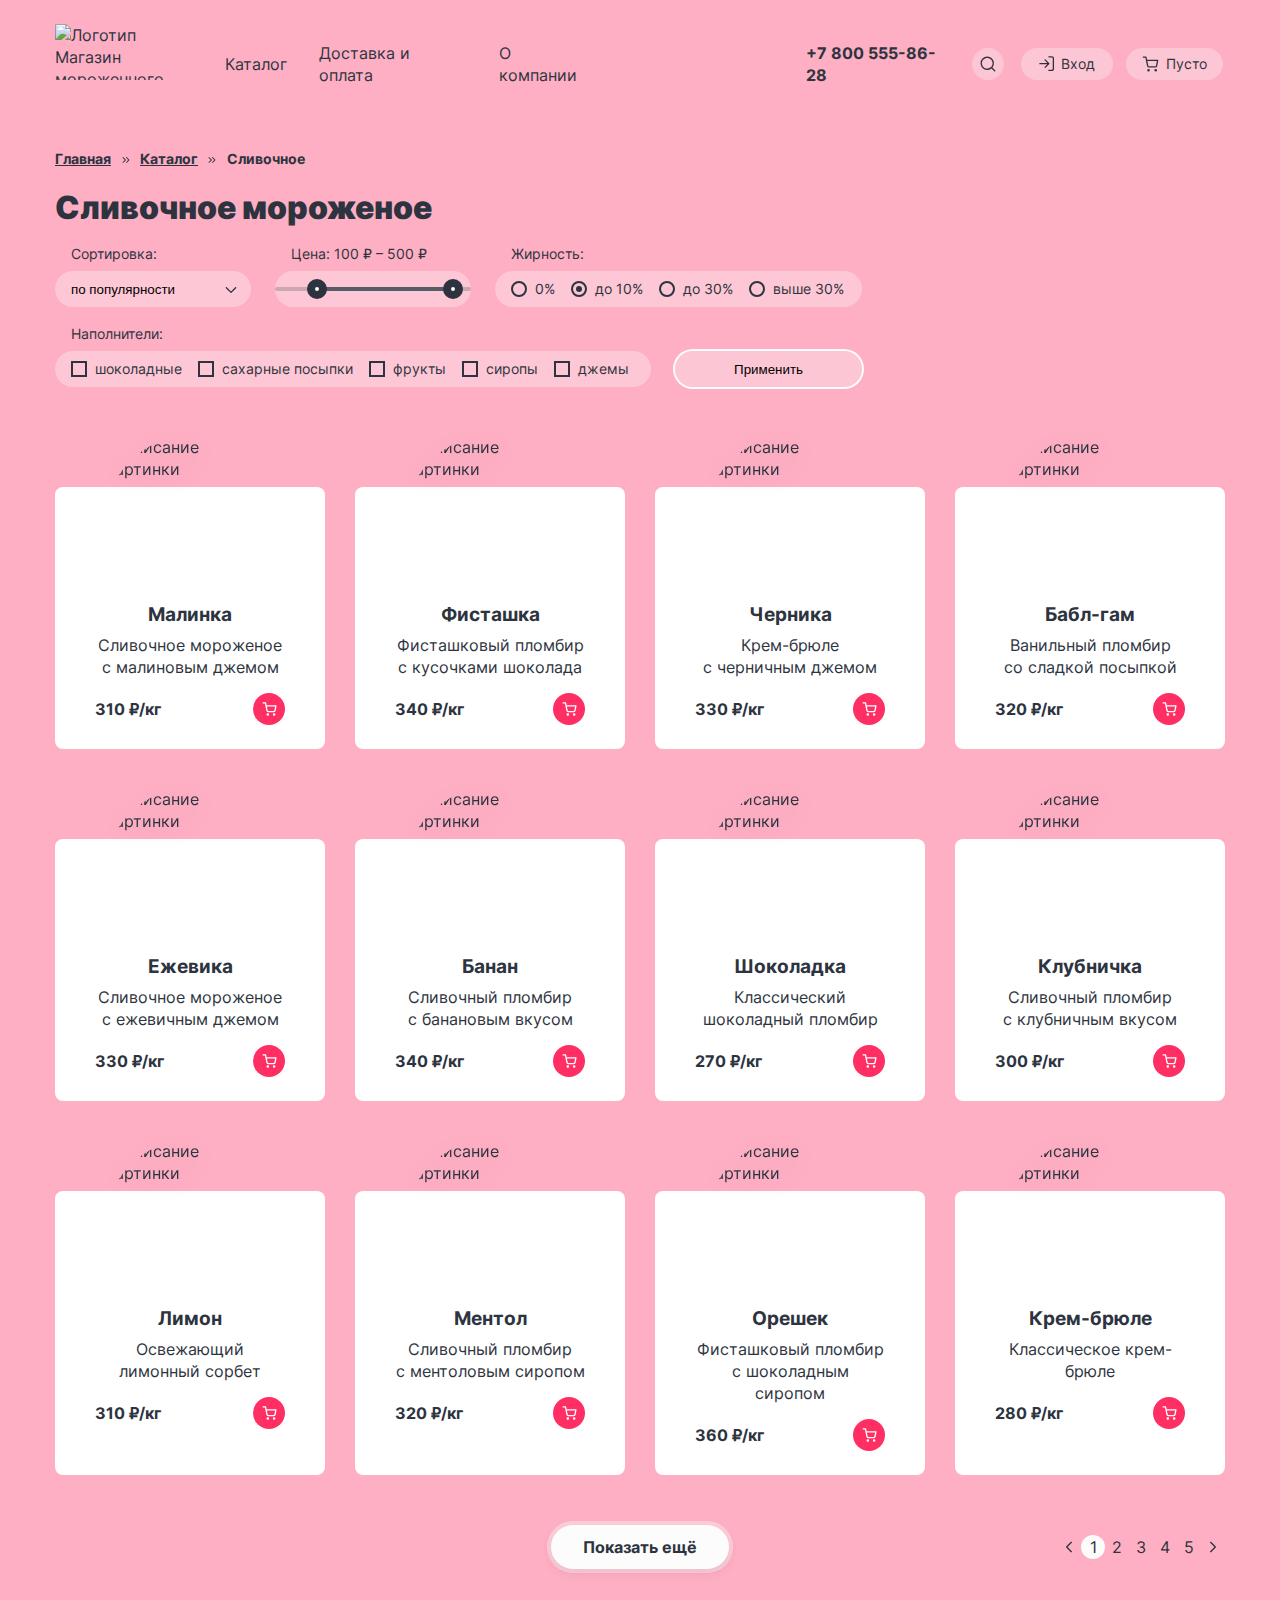
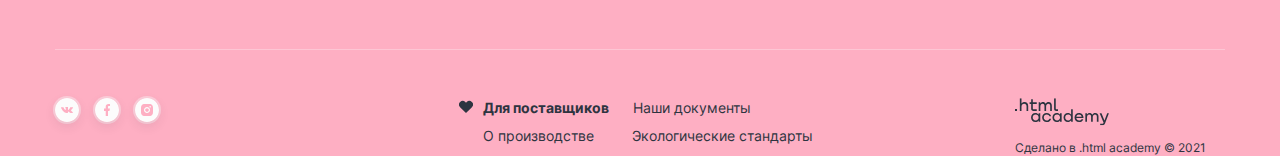
==== catalog.html @ 8c3202d3 "Попапы, фильтры, слайдер." ====
<!DOCTYPE html>
<html lang="ru">

<head>
  <meta charset="UTF-8">
  <title>Каталог</title>
  <link rel="stylesheet" href="styles/styles.css">
</head>

<body>
  <header class="header">
    <nav class="navigation">
      <a class="logo-link" href="#">
        <img class="header-contacts-logo" src="image/logo.svg" alt="Логотип Магазин мороженного Глейси" width="137"
          height="56">
      </a>
      <ul class="navigation-list">
        <li class="navigation-item">
          <a class="navigation-link " href="catalog.html">
            Каталог
          </a>
        </li>
        <li class="navigation-item">
          <a class="navigation-link" href="delivety.html">
            Доставка и оплата
          </a>
        </li>
        <li class="navigation-item">
          <a class="navigation-link" href="about.html">
            О компании
          </a>
        </li>
      </ul>
      <a class="header-contacts-address-phone" href="tel:+78005558628">+7 800 555-86-28</a>
      <ul class="navigation-list navigation-user">
        <li class="navigation-item">
          <a class="navigation-user-link navigation-sirch" href="#">
            <svg class="navigation-icon" aria-hidden="true" focusable="false" width="16" height="16" viewBox="0 0 16 16"
              fill="none" xmlns="http://www.w3.org/2000/svg">
              <path fill-rule="evenodd" clip-rule="evenodd"
                d="M1.91286 7.24625C1.91286 4.30073 4.30068 1.91292 7.2462 1.91292C10.1917 1.91292 12.5795 4.30073 12.5795 7.24625C12.5795 8.68547 12.0095 9.99154 11.0828 10.951C11.0582 10.9695 11.0346 10.99 11.0123 11.0124C10.9899 11.0347 10.9694 11.0583 10.9509 11.0829C9.99146 12.0095 8.6854 12.5796 7.2462 12.5796C4.30068 12.5796 1.91286 10.1918 1.91286 7.24625ZM11.4653 12.4082C10.3161 13.3487 8.84703 13.9129 7.2462 13.9129C3.5643 13.9129 0.579529 10.9281 0.579529 7.24625C0.579529 3.56435 3.5643 0.579582 7.2462 0.579582C10.9281 0.579582 13.9129 3.56435 13.9129 7.24625C13.9129 8.84711 13.3486 10.3162 12.4081 11.4654L15.2176 14.2749C15.4779 14.5352 15.4779 14.9573 15.2176 15.2177C14.9572 15.478 14.5351 15.478 14.2748 15.2177L11.4653 12.4082Z"
                fill="#2D3440" />
            </svg>
            <span class="visually-hidden">Поиск</span>
          </a>
          <div class="popover povover-search">
            <div class="popover-content-search">
              <input class="field-to-fill popover-search-site" type="search" placeholder="Поиск по сайту" name="
              site-search" id="site-search">
            </div>
          </div>
        </li>
        <li class="navigation-item">
          <a class="navigation-user-link navigation-entrance" href="#">
            <svg class="navigation-icon" aria-hidden="true" focusable="false" width="16" height="16" viewBox="0 0 16 16"
              fill="none" xmlns="http://www.w3.org/2000/svg">
              <path fill-rule="evenodd" clip-rule="evenodd"
                d="M9.20837 0.874995C9.20837 0.506805 9.50685 0.208328 9.87504 0.208328H12.875C13.4497 0.208328 14.0008 0.436601 14.4071 0.84293C14.8134 1.24926 15.0417 1.80036 15.0417 2.37499V12.875C15.0417 13.4496 14.8134 14.0007 14.4071 14.4071C14.0008 14.8134 13.4497 15.0417 12.875 15.0417H9.87504C9.50685 15.0417 9.20837 14.7432 9.20837 14.375C9.20837 14.0068 9.50685 13.7083 9.87504 13.7083H12.875C13.0961 13.7083 13.308 13.6205 13.4643 13.4643C13.6206 13.308 13.7084 13.096 13.7084 12.875V2.37499C13.7084 2.15398 13.6206 1.94202 13.4643 1.78574C13.308 1.62946 13.0961 1.54166 12.875 1.54166H9.87504C9.50685 1.54166 9.20837 1.24318 9.20837 0.874995ZM5.65359 3.40359C5.91394 3.14324 6.33605 3.14324 6.5964 3.40359L10.3418 7.14903C10.4652 7.27001 10.5417 7.43857 10.5417 7.625C10.5417 7.81143 10.4652 7.97999 10.3418 8.10098L6.5964 11.8464C6.33605 12.1067 5.91394 12.1067 5.65359 11.8464C5.39324 11.5861 5.39324 11.1639 5.65359 10.9036L8.26552 8.29166H0.875041C0.506851 8.29166 0.208374 7.99319 0.208374 7.625C0.208374 7.25681 0.506851 6.95833 0.875041 6.95833H8.26552L5.65359 4.3464C5.39324 4.08605 5.39324 3.66394 5.65359 3.40359Z"
                fill="#2D3440" />
            </svg>
            Вход
          </a>
          <div class="popover popover-authorization">
            <div class="popover-content-authorization">
              <h2 class="popover-authorization-title">Личный кабинет</h2>
              <form class="authorization-form" action="https://echo.htmlacademy.ru/" method="post">
                <input class="field-to-fill login" type="email" placeholder="email@example.com" name="site-login"
                  id="site-login">
                <input class="field-to-fill password" type="password" name="site-authorization" id="site-authorization">
                <input class="button-link-pink buttom-enter" type="submit" value="Войти">
              </form>
              <a class="forgot-password-link" href="#">Забыли пароль?</a>
              <a class="registration" href="#">Регистрация</a>
            </div>
          </div>
        </li>
        <li class="navigation-item">
          <a class="navigation-user-link navigation-basket" href="#">
            <svg class="navigation-icon" aria-hidden="true" focusable="false" width="17" height="16" fill="none"
              xmlns="http://www.w3.org/2000/svg">
              <path fill-rule="evenodd" clip-rule="evenodd"
                d="M1.31.49a.67.67 0 0 0 0 1.33h2.06l.54 2.7.01.05 1.1 5.44a1.97 1.97 0 0 0 1.96 1.6h6.32a1.97 1.97 0 0 0 1.96-1.6l1.05-5.47a.67.67 0 0 0-.66-.8H5.12l-.55-2.71a.67.67 0 0 0-.65-.54h-2.6Zm5.01 9.26L5.4 5.08h9.46l-.9 4.68a.64.64 0 0 1-.63.5H6.96a.64.64 0 0 1-.64-.5ZM5.21 14.2a1.32 1.32 0 1 1 2.64 0 1.32 1.32 0 0 1-2.64 0Zm7.17 0a1.32 1.32 0 1 1 2.64 0 1.32 1.32 0 0 1-2.64 0Z"
                fill="#2D3440" />
            </svg>
            Пусто
          </a>
          <div class="popover popover-basket">
            <div class="popover-content-basket">
              <h2 class="popover-basket-title">Корзина</h2>
              <ul class="products-in-basket-list">
                <li class="products-in-basket-item">
                  <img class="product-basket-image" src="image/iceCreamRasp.png" alt="мороженное" width="46"
                    height="46">
                  <span class="container-product-discription">
                    <h3 class="popover-product-basket-title">Малинка</h3>
                    <span class="popover-product-basket-quantily">1 кг х 310 ₽</span>
                  </span>
                  <b class="basket-price-product">310 ₽</b>
                  <button class="remove-from-basket">
                    <span class="remove-from-basket-mark"></span>
                  </button>
                </li>
                <li class="products-in-basket-item">
                  <img class="product-basket-image" src="image/iceCreamBubbleGum.png" alt="мороженное" width="46"
                    height="46">
                  <span class="container-product-discription">
                    <h3 class="popover-product-basket-title">Бабл-гам</h3>
                    <span class="popover-product-basket-quantily">1,5 кг х 320 ₽</span>
                  </span>
                  <b class="basket-price-product">480 ₽</b>
                  <button class="remove-from-basket">
                    <span class="remove-from-basket-mark"></span>
                  </button>
                </li>
              </ul>
              <span class="decorate-line"></span>
              <div class="container-checkout">
                <a class="button-link-pink button-checkout" href="#">Оформить заказ</a>
                <b class="total-price">Итого: 790 ₽</b>
              </div>
              <span class="visually-hidden">Корзина</span>
        </li>
    </nav>
  </header>
  <main class="main-inner">
    <div class="container">
      <h1 class="inner-header-title visually-hidden">Каталог</h1>
      <header class="inner-header">
        <ul class="breadcrumbs">
          <li class="breadcrumbs-item">
            <a class="breadcrumbs-link" href="index.html">Главная</a>
          </li>
          <li class="breadcrumbs-item">
            <a class="breadcrumbs-link" href="catalog.html">Каталог</a>
          </li>
          <li class="breadcrumbs-item">
            <a class="breadcrumbs-link open-link">Сливочное</a>
          </li>
        </ul>
        <svg class="breadcrumbs-icon-one" aria-hidden="true" focusable="false" width="12" height="12"
          viewBox="0 0 12 12" fill="none" xmlns="http://www.w3.org/2000/svg">
          <path fill-rule="evenodd" clip-rule="evenodd"
            d="M3.35355 3.14645C3.15829 2.95118 2.84171 2.95118 2.64645 3.14645C2.45118 3.34171 2.45118 3.65829 2.64645 3.85355L4.79289 6L2.64645 8.14645C2.45118 8.34171 2.45118 8.65829 2.64645 8.85355C2.84171 9.04882 3.15829 9.04882 3.35355 8.85355L5.85355 6.35355C6.04882 6.15829 6.04882 5.84171 5.85355 5.64645L3.35355 3.14645ZM6.85352 3.14645C6.65826 2.95118 6.34168 2.95118 6.14642 3.14645C5.95115 3.34171 5.95115 3.65829 6.14642 3.85355L8.29286 6L6.14642 8.14645C5.95115 8.34171 5.95115 8.65829 6.14642 8.85355C6.34168 9.04882 6.65826 9.04882 6.85352 8.85355L9.35352 6.35355C9.54878 6.15829 9.54878 5.84171 9.35352 5.64645L6.85352 3.14645Z"
            fill="#2D3440" />
        </svg>
        <svg class="breadcrumbs-icon-two" aria-hidden="true" focusable="false" width="12" height="12"
          viewBox="0 0 12 12" fill="none" xmlns="http://www.w3.org/2000/svg">
          <path fill-rule="evenodd" clip-rule="evenodd"
            d="M3.35355 3.14645C3.15829 2.95118 2.84171 2.95118 2.64645 3.14645C2.45118 3.34171 2.45118 3.65829 2.64645 3.85355L4.79289 6L2.64645 8.14645C2.45118 8.34171 2.45118 8.65829 2.64645 8.85355C2.84171 9.04882 3.15829 9.04882 3.35355 8.85355L5.85355 6.35355C6.04882 6.15829 6.04882 5.84171 5.85355 5.64645L3.35355 3.14645ZM6.85352 3.14645C6.65826 2.95118 6.34168 2.95118 6.14642 3.14645C5.95115 3.34171 5.95115 3.65829 6.14642 3.85355L8.29286 6L6.14642 8.14645C5.95115 8.34171 5.95115 8.65829 6.14642 8.85355C6.34168 9.04882 6.65826 9.04882 6.85352 8.85355L9.35352 6.35355C9.54878 6.15829 9.54878 5.84171 9.35352 5.64645L6.85352 3.14645Z"
            fill="#2D3440" />
        </svg>
      </header>
      <h2 class="catalog-title">Сливочное мороженое</h2>
      <section class="catalog-products">
        <h2 class="visually-hidden">Список товаров с фильтрами</h2>
        <form class="catalog-filter" action="https://echo.htmlacademy.ru/">
          <fieldset class="catalog-filter-group">
            <h3 class="catalog-filter-title">Сортировка:</h3>
            <select class="select-control" id="sorting" name="sorting">
              <option value="popular">по популярности</option>
              <option value="cheap">Сначала дешёвое</option>
              <option value="expensive">Сначала дорогое</option>
            </select>
          </fieldset>
          <fieldset class="catalog-filter-group">
            <h3 class="catalog-filter-title">Цена: 100 ₽ – 500 ₽</h3>
            <div class="range">
              <div class="range-scale">
                <div class="range-bar" style="left: 42px; width: 136px">
                  <button class="range-toggle toggle-min">
                    <span class="visually-hidden">Изменить минимальную цену.</span>
                  </button>
                  <button class="range-toggle toggle-max">
                    <span class="visually-hidden">Изменить максимальную цену.</span>
                  </button>
                </div>
              </div>
            </div>
          </fieldset>
          <fieldset class="catalog-filter-group">
            <h3 class="catalog-filter-title">Жирность:</h3>
            <ul class="catalog-filter-fatness-list">
              <li class="catalog-filter-fatness-item">
                <label class="control">
                  <input type="radio" class="visually-hidden control-input" name="fat-percentage" value="0%">
                  <span class="control-mark"></span>
                  0%
                </label>
              </li>
              <li class="catalog-filter-fatness-item">
                <label class="control">
                  <input type="radio" class="visually-hidden control-input" name="fat-percentage" value="up to 10%"
                    checked>
                  <span class="control-mark"></span>
                  до 10%
                </label>
              </li>
              <li class="catalog-filter-fatness-item">
                <label class="control">
                  <input type="radio" class="visually-hidden control-input" name="fat-percentage" value="up to 30%">
                  <span class="control-mark"></span>
                  до 30%
                </label>
              </li>
              <li class="catalog-filter-fatness-item">
                <label class="control">
                  <input type="radio" class="visually-hidden control-input" name="fat-percentage" value="above 30%">
                  <span class="control-mark"></span>
                  выше 30%
                </label>
              </li>
            </ul>
          </fieldset>
          <fieldset class="catalog-filter-group">
            <h3 class="catalog-filter-title">Наполнители:</h3>
            <ul class="catalog-filter-fillers-list">
              <li class="catalog-filter-fillers-item">
                <label class="control">
                  <input class="visually-hidden control-input" type="checkbox" name="chocolate" checked>
                  <span class="control-mark"></span>
                  шоколадные
                </label>
              </li>
              <li class="catalog-filter-fillers-item">
                <label class="control">
                  <input class="visually-hidden control-input" type="checkbox" name="powdered sugar" checked>
                  <span class="control-mark"></span>
                  сахарные посыпки
                </label>
              </li>
              <li class="catalog-filter-fillers-item">
                <label class="control">
                  <input class="visually-hidden control-input" type="checkbox" name="fruits">
                  <span class="control-mark"></span>
                  фрукты
                </label>
              </li>
              <li class="catalog-filter-fillers-item">
                <label class="control">
                  <input class="visually-hidden control-input" type="checkbox" name="syrups">
                  <span class="control-mark"></span>
                  сиропы
                </label>
              </li>
              <li class="catalog-filter-fillers-item">
                <label class="control">
                  <input class="visually-hidden control-input" type="checkbox" name="jams">
                  <span class="control-mark"></span>
                  джемы
                </label>
              </li>
            </ul>
          </fieldset>
          <input class="catalog-filter-dispatch" type="submit" value="Применить">
        </form>
        <ul class="product-list">
          <li class="product-card">
            <img class="product-card-image" src="image/iceCreamRasp.png" alt="Описание картинки" width="168"
              height="168">
            <a class="product-card-link" href="product.html">
              <h3 class="product-card-title">Малинка</h3>
            </a>
            <span class="product-card-description">Сливочное мороженое с малиновым джемом</span>
            <b class="product-card-price">310 ₽/кг</b>
            <a class="product-card-button button" href="#">
              <span class="visually-hidden">Купить</span>
              <svg class="product-card-icon" aria-hidden="true" focusable="false" width="15" height="14"
                viewBox="0 0 15 14" xmlns="http://www.w3.org/2000/svg">
                <path fill-rule="evenodd" clip-rule="evenodd"
                  d="M1.16667 0.25C0.798477 0.25 0.5 0.548477 0.5 0.916667C0.5 1.28486 0.798477 1.58333 1.16667 1.58333H2.93794L3.40537 3.91872C3.40821 3.93667 3.41176 3.95438 3.416 3.97182L4.38338 8.80515L4.3835 8.80571C4.46706 9.22572 4.69562 9.60299 5.02921 9.87153C5.36111 10.1387 5.77595 10.2813 6.20183 10.2748H11.8225C12.2484 10.2813 12.6633 10.1387 12.9952 9.87153C13.3289 9.60287 13.5575 9.22538 13.641 8.80515L13.641 8.80515L13.642 8.80016L14.5691 3.93872C14.6063 3.74355 14.5545 3.54195 14.4279 3.38887C14.3012 3.23578 14.1129 3.14716 13.9142 3.14716H4.61072L4.1381 0.785829C4.07574 0.474257 3.80215 0.25 3.4844 0.25H1.16667ZM5.69098 8.54444L4.87759 4.4805H13.1084L12.3328 8.54736C12.31 8.65988 12.2485 8.7609 12.1591 8.83291C12.0691 8.90535 11.9565 8.94383 11.841 8.94162L11.841 8.94149H11.8282H6.19614V8.94137L6.18337 8.94162C6.06787 8.94383 5.95528 8.90535 5.8653 8.83291C5.77531 8.76048 5.71368 8.6587 5.69117 8.5454L5.69098 8.54444ZM4.55739 12.5054C4.55739 11.8175 5.1151 11.2597 5.80307 11.2597C6.49105 11.2597 7.04876 11.8175 7.04876 12.5054C7.04876 13.1934 6.49105 13.7511 5.80307 13.7511C5.1151 13.7511 4.55739 13.1934 4.55739 12.5054ZM10.9307 12.5054C10.9307 11.8175 11.4884 11.2597 12.1764 11.2597C12.8644 11.2597 13.4221 11.8175 13.4221 12.5054C13.4221 13.1934 12.8644 13.7511 12.1764 13.7511C11.4884 13.7511 10.9307 13.1934 10.9307 12.5054Z" />
              </svg>
            </a>
            </a>
          </li>
          <li class="product-card">
            <img class="product-card-image" src="image/iceCreamPistachio.png" alt="Описание картинки" width="168"
              height="168">
            <a class="product-card-link" href="product.html">
              <h3 class="product-card-title">Фисташка</h3>
            </a>
            <span class="product-card-description">Фисташковый пломбир с кусочками шоколада</span>
            <b class="product-card-price">340 ₽/кг</b>
            <a class="product-card-button button" href="#">
              <span class="visually-hidden">Купить</span>
              <svg class="product-card-icon" aria-hidden="true" focusable="false" width="15" height="14"
                viewBox="0 0 15 14" xmlns="http://www.w3.org/2000/svg">
                <path fill-rule="evenodd" clip-rule="evenodd"
                  d="M1.16667 0.25C0.798477 0.25 0.5 0.548477 0.5 0.916667C0.5 1.28486 0.798477 1.58333 1.16667 1.58333H2.93794L3.40537 3.91872C3.40821 3.93667 3.41176 3.95438 3.416 3.97182L4.38338 8.80515L4.3835 8.80571C4.46706 9.22572 4.69562 9.60299 5.02921 9.87153C5.36111 10.1387 5.77595 10.2813 6.20183 10.2748H11.8225C12.2484 10.2813 12.6633 10.1387 12.9952 9.87153C13.3289 9.60287 13.5575 9.22538 13.641 8.80515L13.641 8.80515L13.642 8.80016L14.5691 3.93872C14.6063 3.74355 14.5545 3.54195 14.4279 3.38887C14.3012 3.23578 14.1129 3.14716 13.9142 3.14716H4.61072L4.1381 0.785829C4.07574 0.474257 3.80215 0.25 3.4844 0.25H1.16667ZM5.69098 8.54444L4.87759 4.4805H13.1084L12.3328 8.54736C12.31 8.65988 12.2485 8.7609 12.1591 8.83291C12.0691 8.90535 11.9565 8.94383 11.841 8.94162L11.841 8.94149H11.8282H6.19614V8.94137L6.18337 8.94162C6.06787 8.94383 5.95528 8.90535 5.8653 8.83291C5.77531 8.76048 5.71368 8.6587 5.69117 8.5454L5.69098 8.54444ZM4.55739 12.5054C4.55739 11.8175 5.1151 11.2597 5.80307 11.2597C6.49105 11.2597 7.04876 11.8175 7.04876 12.5054C7.04876 13.1934 6.49105 13.7511 5.80307 13.7511C5.1151 13.7511 4.55739 13.1934 4.55739 12.5054ZM10.9307 12.5054C10.9307 11.8175 11.4884 11.2597 12.1764 11.2597C12.8644 11.2597 13.4221 11.8175 13.4221 12.5054C13.4221 13.1934 12.8644 13.7511 12.1764 13.7511C11.4884 13.7511 10.9307 13.1934 10.9307 12.5054Z" />
              </svg>
            </a>
          </li>
          <li class="product-card">
            <img class="product-card-image" src="image/iceCreamBlueb.png" alt="Описание картинки" width="168"
              height="168">
            <a class="product-card-link" href="product.html">
              <h3 class="product-card-title">Черника</h3>
            </a>
            <span class="product-card-description">Крем-брюле
              с&nbspчерничным джемом</span>
            <b class="product-card-price">330 ₽/кг</b>
            <a class="product-card-button button" href="#">
              <span class="visually-hidden">Купить</span>
              <svg class="product-card-icon" aria-hidden="true" focusable="false" width="15" height="14"
                viewBox="0 0 15 14" xmlns="http://www.w3.org/2000/svg">
                <path fill-rule="evenodd" clip-rule="evenodd"
                  d="M1.16667 0.25C0.798477 0.25 0.5 0.548477 0.5 0.916667C0.5 1.28486 0.798477 1.58333 1.16667 1.58333H2.93794L3.40537 3.91872C3.40821 3.93667 3.41176 3.95438 3.416 3.97182L4.38338 8.80515L4.3835 8.80571C4.46706 9.22572 4.69562 9.60299 5.02921 9.87153C5.36111 10.1387 5.77595 10.2813 6.20183 10.2748H11.8225C12.2484 10.2813 12.6633 10.1387 12.9952 9.87153C13.3289 9.60287 13.5575 9.22538 13.641 8.80515L13.641 8.80515L13.642 8.80016L14.5691 3.93872C14.6063 3.74355 14.5545 3.54195 14.4279 3.38887C14.3012 3.23578 14.1129 3.14716 13.9142 3.14716H4.61072L4.1381 0.785829C4.07574 0.474257 3.80215 0.25 3.4844 0.25H1.16667ZM5.69098 8.54444L4.87759 4.4805H13.1084L12.3328 8.54736C12.31 8.65988 12.2485 8.7609 12.1591 8.83291C12.0691 8.90535 11.9565 8.94383 11.841 8.94162L11.841 8.94149H11.8282H6.19614V8.94137L6.18337 8.94162C6.06787 8.94383 5.95528 8.90535 5.8653 8.83291C5.77531 8.76048 5.71368 8.6587 5.69117 8.5454L5.69098 8.54444ZM4.55739 12.5054C4.55739 11.8175 5.1151 11.2597 5.80307 11.2597C6.49105 11.2597 7.04876 11.8175 7.04876 12.5054C7.04876 13.1934 6.49105 13.7511 5.80307 13.7511C5.1151 13.7511 4.55739 13.1934 4.55739 12.5054ZM10.9307 12.5054C10.9307 11.8175 11.4884 11.2597 12.1764 11.2597C12.8644 11.2597 13.4221 11.8175 13.4221 12.5054C13.4221 13.1934 12.8644 13.7511 12.1764 13.7511C11.4884 13.7511 10.9307 13.1934 10.9307 12.5054Z" />
              </svg>
            </a>
          </li>
          <li class="product-card">
            <img class="product-card-image" src="image/iceCreamBubbleGum.png" alt="Описание картинки" width="168"
              height="168">
            <a class="product-card-link" href="product.html">
              <h3 class="product-card-title">Бабл-гам</h3>
            </a>
            <span class="product-card-description">Ванильный пломбир
              со&nbspсладкой посыпкой</span>
            <b class="product-card-price">320 ₽/кг</b>
            <a class="product-card-button button" href="#">
              <span class="visually-hidden">Купить</span>
              <svg class="product-card-icon" aria-hidden="true" focusable="false" width="15" height="14"
                viewBox="0 0 15 14" xmlns="http://www.w3.org/2000/svg">
                <path fill-rule="evenodd" clip-rule="evenodd"
                  d="M1.16667 0.25C0.798477 0.25 0.5 0.548477 0.5 0.916667C0.5 1.28486 0.798477 1.58333 1.16667 1.58333H2.93794L3.40537 3.91872C3.40821 3.93667 3.41176 3.95438 3.416 3.97182L4.38338 8.80515L4.3835 8.80571C4.46706 9.22572 4.69562 9.60299 5.02921 9.87153C5.36111 10.1387 5.77595 10.2813 6.20183 10.2748H11.8225C12.2484 10.2813 12.6633 10.1387 12.9952 9.87153C13.3289 9.60287 13.5575 9.22538 13.641 8.80515L13.641 8.80515L13.642 8.80016L14.5691 3.93872C14.6063 3.74355 14.5545 3.54195 14.4279 3.38887C14.3012 3.23578 14.1129 3.14716 13.9142 3.14716H4.61072L4.1381 0.785829C4.07574 0.474257 3.80215 0.25 3.4844 0.25H1.16667ZM5.69098 8.54444L4.87759 4.4805H13.1084L12.3328 8.54736C12.31 8.65988 12.2485 8.7609 12.1591 8.83291C12.0691 8.90535 11.9565 8.94383 11.841 8.94162L11.841 8.94149H11.8282H6.19614V8.94137L6.18337 8.94162C6.06787 8.94383 5.95528 8.90535 5.8653 8.83291C5.77531 8.76048 5.71368 8.6587 5.69117 8.5454L5.69098 8.54444ZM4.55739 12.5054C4.55739 11.8175 5.1151 11.2597 5.80307 11.2597C6.49105 11.2597 7.04876 11.8175 7.04876 12.5054C7.04876 13.1934 6.49105 13.7511 5.80307 13.7511C5.1151 13.7511 4.55739 13.1934 4.55739 12.5054ZM10.9307 12.5054C10.9307 11.8175 11.4884 11.2597 12.1764 11.2597C12.8644 11.2597 13.4221 11.8175 13.4221 12.5054C13.4221 13.1934 12.8644 13.7511 12.1764 13.7511C11.4884 13.7511 10.9307 13.1934 10.9307 12.5054Z" />
              </svg>
            </a>
          </li>
          <li class="product-card">
            <img class="product-card-image" src="image/iceCreamEzhevika.png" alt="Описание картинки" width="168"
              height="168">
            <a class="product-card-link" href="product.html">
              <h3 class="product-card-title">Ежевика</h3>
            </a>
            <span class="product-card-description">Сливочное мороженое с ежевичным джемом</span>
            <b class="product-card-price">330 ₽/кг</b>
            <a class="product-card-button button" href="#">
              <span class="visually-hidden">Купить</span>
              <svg class="product-card-icon" aria-hidden="true" focusable="false" width="15" height="14"
                viewBox="0 0 15 14" xmlns="http://www.w3.org/2000/svg">
                <path fill-rule="evenodd" clip-rule="evenodd"
                  d="M1.16667 0.25C0.798477 0.25 0.5 0.548477 0.5 0.916667C0.5 1.28486 0.798477 1.58333 1.16667 1.58333H2.93794L3.40537 3.91872C3.40821 3.93667 3.41176 3.95438 3.416 3.97182L4.38338 8.80515L4.3835 8.80571C4.46706 9.22572 4.69562 9.60299 5.02921 9.87153C5.36111 10.1387 5.77595 10.2813 6.20183 10.2748H11.8225C12.2484 10.2813 12.6633 10.1387 12.9952 9.87153C13.3289 9.60287 13.5575 9.22538 13.641 8.80515L13.641 8.80515L13.642 8.80016L14.5691 3.93872C14.6063 3.74355 14.5545 3.54195 14.4279 3.38887C14.3012 3.23578 14.1129 3.14716 13.9142 3.14716H4.61072L4.1381 0.785829C4.07574 0.474257 3.80215 0.25 3.4844 0.25H1.16667ZM5.69098 8.54444L4.87759 4.4805H13.1084L12.3328 8.54736C12.31 8.65988 12.2485 8.7609 12.1591 8.83291C12.0691 8.90535 11.9565 8.94383 11.841 8.94162L11.841 8.94149H11.8282H6.19614V8.94137L6.18337 8.94162C6.06787 8.94383 5.95528 8.90535 5.8653 8.83291C5.77531 8.76048 5.71368 8.6587 5.69117 8.5454L5.69098 8.54444ZM4.55739 12.5054C4.55739 11.8175 5.1151 11.2597 5.80307 11.2597C6.49105 11.2597 7.04876 11.8175 7.04876 12.5054C7.04876 13.1934 6.49105 13.7511 5.80307 13.7511C5.1151 13.7511 4.55739 13.1934 4.55739 12.5054ZM10.9307 12.5054C10.9307 11.8175 11.4884 11.2597 12.1764 11.2597C12.8644 11.2597 13.4221 11.8175 13.4221 12.5054C13.4221 13.1934 12.8644 13.7511 12.1764 13.7511C11.4884 13.7511 10.9307 13.1934 10.9307 12.5054Z" />
              </svg>
            </a>
          </li>
          <li class="product-card">
            <img class="product-card-image" src="image/iceCreamBanana.png" alt="Описание картинки" width="168"
              height="168">
            <a class="product-card-link" href="product.html">
              <h3 class="product-card-title">Банан</h3>
            </a>
            <span class="product-card-description">Сливочный пломбир
              с&nbspбанановым вкусом</span>
            <b class="product-card-price">340 ₽/кг</b>
            <a class="product-card-button button" href="#">
              <span class="visually-hidden">Купить</span>
              <svg class="product-card-icon" aria-hidden="true" focusable="false" width="15" height="14"
                viewBox="0 0 15 14" xmlns="http://www.w3.org/2000/svg">
                <path fill-rule="evenodd" clip-rule="evenodd"
                  d="M1.16667 0.25C0.798477 0.25 0.5 0.548477 0.5 0.916667C0.5 1.28486 0.798477 1.58333 1.16667 1.58333H2.93794L3.40537 3.91872C3.40821 3.93667 3.41176 3.95438 3.416 3.97182L4.38338 8.80515L4.3835 8.80571C4.46706 9.22572 4.69562 9.60299 5.02921 9.87153C5.36111 10.1387 5.77595 10.2813 6.20183 10.2748H11.8225C12.2484 10.2813 12.6633 10.1387 12.9952 9.87153C13.3289 9.60287 13.5575 9.22538 13.641 8.80515L13.641 8.80515L13.642 8.80016L14.5691 3.93872C14.6063 3.74355 14.5545 3.54195 14.4279 3.38887C14.3012 3.23578 14.1129 3.14716 13.9142 3.14716H4.61072L4.1381 0.785829C4.07574 0.474257 3.80215 0.25 3.4844 0.25H1.16667ZM5.69098 8.54444L4.87759 4.4805H13.1084L12.3328 8.54736C12.31 8.65988 12.2485 8.7609 12.1591 8.83291C12.0691 8.90535 11.9565 8.94383 11.841 8.94162L11.841 8.94149H11.8282H6.19614V8.94137L6.18337 8.94162C6.06787 8.94383 5.95528 8.90535 5.8653 8.83291C5.77531 8.76048 5.71368 8.6587 5.69117 8.5454L5.69098 8.54444ZM4.55739 12.5054C4.55739 11.8175 5.1151 11.2597 5.80307 11.2597C6.49105 11.2597 7.04876 11.8175 7.04876 12.5054C7.04876 13.1934 6.49105 13.7511 5.80307 13.7511C5.1151 13.7511 4.55739 13.1934 4.55739 12.5054ZM10.9307 12.5054C10.9307 11.8175 11.4884 11.2597 12.1764 11.2597C12.8644 11.2597 13.4221 11.8175 13.4221 12.5054C13.4221 13.1934 12.8644 13.7511 12.1764 13.7511C11.4884 13.7511 10.9307 13.1934 10.9307 12.5054Z" />
              </svg>
            </a>
          </li>
          <li class="product-card">
            <img class="product-card-image" src="image/iceCreamChockolate.png" alt="Описание картинки" width="168"
              height="168">
            <a class="product-card-link" href="product.html">
              <h3 class="product-card-title">Шоколадка</h3>
            </a>
            <span class="product-card-description">Классический шоколадный пломбир</span>
            <b class="product-card-price">270 ₽/кг</b>
            <a class="product-card-button button" href="#">
              <span class="visually-hidden">Купить</span>
              <svg class="product-card-icon" aria-hidden="true" focusable="false" width="15" height="14"
                viewBox="0 0 15 14" xmlns="http://www.w3.org/2000/svg">
                <path fill-rule="evenodd" clip-rule="evenodd"
                  d="M1.16667 0.25C0.798477 0.25 0.5 0.548477 0.5 0.916667C0.5 1.28486 0.798477 1.58333 1.16667 1.58333H2.93794L3.40537 3.91872C3.40821 3.93667 3.41176 3.95438 3.416 3.97182L4.38338 8.80515L4.3835 8.80571C4.46706 9.22572 4.69562 9.60299 5.02921 9.87153C5.36111 10.1387 5.77595 10.2813 6.20183 10.2748H11.8225C12.2484 10.2813 12.6633 10.1387 12.9952 9.87153C13.3289 9.60287 13.5575 9.22538 13.641 8.80515L13.641 8.80515L13.642 8.80016L14.5691 3.93872C14.6063 3.74355 14.5545 3.54195 14.4279 3.38887C14.3012 3.23578 14.1129 3.14716 13.9142 3.14716H4.61072L4.1381 0.785829C4.07574 0.474257 3.80215 0.25 3.4844 0.25H1.16667ZM5.69098 8.54444L4.87759 4.4805H13.1084L12.3328 8.54736C12.31 8.65988 12.2485 8.7609 12.1591 8.83291C12.0691 8.90535 11.9565 8.94383 11.841 8.94162L11.841 8.94149H11.8282H6.19614V8.94137L6.18337 8.94162C6.06787 8.94383 5.95528 8.90535 5.8653 8.83291C5.77531 8.76048 5.71368 8.6587 5.69117 8.5454L5.69098 8.54444ZM4.55739 12.5054C4.55739 11.8175 5.1151 11.2597 5.80307 11.2597C6.49105 11.2597 7.04876 11.8175 7.04876 12.5054C7.04876 13.1934 6.49105 13.7511 5.80307 13.7511C5.1151 13.7511 4.55739 13.1934 4.55739 12.5054ZM10.9307 12.5054C10.9307 11.8175 11.4884 11.2597 12.1764 11.2597C12.8644 11.2597 13.4221 11.8175 13.4221 12.5054C13.4221 13.1934 12.8644 13.7511 12.1764 13.7511C11.4884 13.7511 10.9307 13.1934 10.9307 12.5054Z" />
              </svg>
            </a>
          </li>
          <li class="product-card">
            <img class="product-card-image" src="image/iceCreamStraw.png" alt="Описание картинки" width="168"
              height="168">
            <a class="product-card-link" href="product.html">
              <h3 class="product-card-title">Клубничка</h3>
            </a>
            <span class="product-card-description">Сливочный пломбир
              с&nbspклубничным вкусом</span>
            <b class="product-card-price">300 ₽/кг</b>
            <a class="product-card-button button" href="#">
              <span class="visually-hidden">Купить</span>
              <svg class="product-card-icon" aria-hidden="true" focusable="false" width="15" height="14"
                viewBox="0 0 15 14" xmlns="http://www.w3.org/2000/svg">
                <path fill-rule="evenodd" clip-rule="evenodd"
                  d="M1.16667 0.25C0.798477 0.25 0.5 0.548477 0.5 0.916667C0.5 1.28486 0.798477 1.58333 1.16667 1.58333H2.93794L3.40537 3.91872C3.40821 3.93667 3.41176 3.95438 3.416 3.97182L4.38338 8.80515L4.3835 8.80571C4.46706 9.22572 4.69562 9.60299 5.02921 9.87153C5.36111 10.1387 5.77595 10.2813 6.20183 10.2748H11.8225C12.2484 10.2813 12.6633 10.1387 12.9952 9.87153C13.3289 9.60287 13.5575 9.22538 13.641 8.80515L13.641 8.80515L13.642 8.80016L14.5691 3.93872C14.6063 3.74355 14.5545 3.54195 14.4279 3.38887C14.3012 3.23578 14.1129 3.14716 13.9142 3.14716H4.61072L4.1381 0.785829C4.07574 0.474257 3.80215 0.25 3.4844 0.25H1.16667ZM5.69098 8.54444L4.87759 4.4805H13.1084L12.3328 8.54736C12.31 8.65988 12.2485 8.7609 12.1591 8.83291C12.0691 8.90535 11.9565 8.94383 11.841 8.94162L11.841 8.94149H11.8282H6.19614V8.94137L6.18337 8.94162C6.06787 8.94383 5.95528 8.90535 5.8653 8.83291C5.77531 8.76048 5.71368 8.6587 5.69117 8.5454L5.69098 8.54444ZM4.55739 12.5054C4.55739 11.8175 5.1151 11.2597 5.80307 11.2597C6.49105 11.2597 7.04876 11.8175 7.04876 12.5054C7.04876 13.1934 6.49105 13.7511 5.80307 13.7511C5.1151 13.7511 4.55739 13.1934 4.55739 12.5054ZM10.9307 12.5054C10.9307 11.8175 11.4884 11.2597 12.1764 11.2597C12.8644 11.2597 13.4221 11.8175 13.4221 12.5054C13.4221 13.1934 12.8644 13.7511 12.1764 13.7511C11.4884 13.7511 10.9307 13.1934 10.9307 12.5054Z" />
              </svg>
            </a>
          </li>
          <li class="product-card">
            <img class="product-card-image" src="image/iceCreamLimon.png" alt="Описание картинки" width="168"
              height="168">
            <a class="product-card-link" href="product.html">
              <h3 class="product-card-title">Лимон</h3>
            </a>
            <span class="product-card-description">Освежающий лимонный сорбет</span>
            <b class="product-card-price">310 ₽/кг</b>
            <a class="product-card-button button" href="#">
              <span class="visually-hidden">Купить</span>
              <svg class="product-card-icon" aria-hidden="true" focusable="false" width="15" height="14"
                viewBox="0 0 15 14" xmlns="http://www.w3.org/2000/svg">
                <path fill-rule="evenodd" clip-rule="evenodd"
                  d="M1.16667 0.25C0.798477 0.25 0.5 0.548477 0.5 0.916667C0.5 1.28486 0.798477 1.58333 1.16667 1.58333H2.93794L3.40537 3.91872C3.40821 3.93667 3.41176 3.95438 3.416 3.97182L4.38338 8.80515L4.3835 8.80571C4.46706 9.22572 4.69562 9.60299 5.02921 9.87153C5.36111 10.1387 5.77595 10.2813 6.20183 10.2748H11.8225C12.2484 10.2813 12.6633 10.1387 12.9952 9.87153C13.3289 9.60287 13.5575 9.22538 13.641 8.80515L13.641 8.80515L13.642 8.80016L14.5691 3.93872C14.6063 3.74355 14.5545 3.54195 14.4279 3.38887C14.3012 3.23578 14.1129 3.14716 13.9142 3.14716H4.61072L4.1381 0.785829C4.07574 0.474257 3.80215 0.25 3.4844 0.25H1.16667ZM5.69098 8.54444L4.87759 4.4805H13.1084L12.3328 8.54736C12.31 8.65988 12.2485 8.7609 12.1591 8.83291C12.0691 8.90535 11.9565 8.94383 11.841 8.94162L11.841 8.94149H11.8282H6.19614V8.94137L6.18337 8.94162C6.06787 8.94383 5.95528 8.90535 5.8653 8.83291C5.77531 8.76048 5.71368 8.6587 5.69117 8.5454L5.69098 8.54444ZM4.55739 12.5054C4.55739 11.8175 5.1151 11.2597 5.80307 11.2597C6.49105 11.2597 7.04876 11.8175 7.04876 12.5054C7.04876 13.1934 6.49105 13.7511 5.80307 13.7511C5.1151 13.7511 4.55739 13.1934 4.55739 12.5054ZM10.9307 12.5054C10.9307 11.8175 11.4884 11.2597 12.1764 11.2597C12.8644 11.2597 13.4221 11.8175 13.4221 12.5054C13.4221 13.1934 12.8644 13.7511 12.1764 13.7511C11.4884 13.7511 10.9307 13.1934 10.9307 12.5054Z" />
              </svg>
            </a>
          </li>
          <li class="product-card">
            <img class="product-card-image" src="image/iceCreamMentol.png" alt="Описание картинки" width="168"
              height="168">
            <a class="product-card-link" href="product.html">
              <h3 class="product-card-title">Ментол</h3>
            </a>
            <span class="product-card-description">Сливочный пломбир
              с&nbspментоловым сиропом</span>
            <b class="product-card-price">320 ₽/кг</b>
            <a class="product-card-button button" href="#">
              <span class="visually-hidden">Купить</span>
              <svg class="product-card-icon" aria-hidden="true" focusable="false" width="15" height="14"
                viewBox="0 0 15 14" xmlns="http://www.w3.org/2000/svg">
                <path fill-rule="evenodd" clip-rule="evenodd"
                  d="M1.16667 0.25C0.798477 0.25 0.5 0.548477 0.5 0.916667C0.5 1.28486 0.798477 1.58333 1.16667 1.58333H2.93794L3.40537 3.91872C3.40821 3.93667 3.41176 3.95438 3.416 3.97182L4.38338 8.80515L4.3835 8.80571C4.46706 9.22572 4.69562 9.60299 5.02921 9.87153C5.36111 10.1387 5.77595 10.2813 6.20183 10.2748H11.8225C12.2484 10.2813 12.6633 10.1387 12.9952 9.87153C13.3289 9.60287 13.5575 9.22538 13.641 8.80515L13.641 8.80515L13.642 8.80016L14.5691 3.93872C14.6063 3.74355 14.5545 3.54195 14.4279 3.38887C14.3012 3.23578 14.1129 3.14716 13.9142 3.14716H4.61072L4.1381 0.785829C4.07574 0.474257 3.80215 0.25 3.4844 0.25H1.16667ZM5.69098 8.54444L4.87759 4.4805H13.1084L12.3328 8.54736C12.31 8.65988 12.2485 8.7609 12.1591 8.83291C12.0691 8.90535 11.9565 8.94383 11.841 8.94162L11.841 8.94149H11.8282H6.19614V8.94137L6.18337 8.94162C6.06787 8.94383 5.95528 8.90535 5.8653 8.83291C5.77531 8.76048 5.71368 8.6587 5.69117 8.5454L5.69098 8.54444ZM4.55739 12.5054C4.55739 11.8175 5.1151 11.2597 5.80307 11.2597C6.49105 11.2597 7.04876 11.8175 7.04876 12.5054C7.04876 13.1934 6.49105 13.7511 5.80307 13.7511C5.1151 13.7511 4.55739 13.1934 4.55739 12.5054ZM10.9307 12.5054C10.9307 11.8175 11.4884 11.2597 12.1764 11.2597C12.8644 11.2597 13.4221 11.8175 13.4221 12.5054C13.4221 13.1934 12.8644 13.7511 12.1764 13.7511C11.4884 13.7511 10.9307 13.1934 10.9307 12.5054Z" />
              </svg>
            </a>
          </li>
          <li class="product-card">
            <img class="product-card-image" src="image/iceCreamNut.png" alt="Описание картинки" width="168"
              height="168">
            <a class="product-card-link" href="product.html">
              <h3 class="product-card-title">Орешек</h3>
            </a>
            <span class="product-card-description">Фисташковый пломбир с шоколадным сиропом</span>
            <b class="product-card-price">360 ₽/кг</b>
            <a class="product-card-button button" href="#">
              <span class="visually-hidden">Купить</span>
              <svg class="product-card-icon" aria-hidden="true" focusable="false" width="15" height="14"
                viewBox="0 0 15 14" xmlns="http://www.w3.org/2000/svg">
                <path fill-rule="evenodd" clip-rule="evenodd"
                  d="M1.16667 0.25C0.798477 0.25 0.5 0.548477 0.5 0.916667C0.5 1.28486 0.798477 1.58333 1.16667 1.58333H2.93794L3.40537 3.91872C3.40821 3.93667 3.41176 3.95438 3.416 3.97182L4.38338 8.80515L4.3835 8.80571C4.46706 9.22572 4.69562 9.60299 5.02921 9.87153C5.36111 10.1387 5.77595 10.2813 6.20183 10.2748H11.8225C12.2484 10.2813 12.6633 10.1387 12.9952 9.87153C13.3289 9.60287 13.5575 9.22538 13.641 8.80515L13.641 8.80515L13.642 8.80016L14.5691 3.93872C14.6063 3.74355 14.5545 3.54195 14.4279 3.38887C14.3012 3.23578 14.1129 3.14716 13.9142 3.14716H4.61072L4.1381 0.785829C4.07574 0.474257 3.80215 0.25 3.4844 0.25H1.16667ZM5.69098 8.54444L4.87759 4.4805H13.1084L12.3328 8.54736C12.31 8.65988 12.2485 8.7609 12.1591 8.83291C12.0691 8.90535 11.9565 8.94383 11.841 8.94162L11.841 8.94149H11.8282H6.19614V8.94137L6.18337 8.94162C6.06787 8.94383 5.95528 8.90535 5.8653 8.83291C5.77531 8.76048 5.71368 8.6587 5.69117 8.5454L5.69098 8.54444ZM4.55739 12.5054C4.55739 11.8175 5.1151 11.2597 5.80307 11.2597C6.49105 11.2597 7.04876 11.8175 7.04876 12.5054C7.04876 13.1934 6.49105 13.7511 5.80307 13.7511C5.1151 13.7511 4.55739 13.1934 4.55739 12.5054ZM10.9307 12.5054C10.9307 11.8175 11.4884 11.2597 12.1764 11.2597C12.8644 11.2597 13.4221 11.8175 13.4221 12.5054C13.4221 13.1934 12.8644 13.7511 12.1764 13.7511C11.4884 13.7511 10.9307 13.1934 10.9307 12.5054Z" />
              </svg>
            </a>
          </li>
          <li class="product-card">
            <img class="product-card-image" src="image/iceCreamCreamB.png" alt="Описание картинки" width="168"
              height="168">
            <a class="product-card-link" href="product.html">
              <h3 class="product-card-title">Крем-брюле</h3>
            </a>
            <span class="product-card-description">Классическое крем-брюле </span>
            <b class="product-card-price">280 ₽/кг</b>
            <a class="product-card-button button" href="#">
              <span class="visually-hidden">Купить</span>
              <svg class="product-card-icon" aria-hidden="true" focusable="false" width="15" height="14"
                viewBox="0 0 15 14" xmlns="http://www.w3.org/2000/svg">
                <path fill-rule="evenodd" clip-rule="evenodd"
                  d="M1.16667 0.25C0.798477 0.25 0.5 0.548477 0.5 0.916667C0.5 1.28486 0.798477 1.58333 1.16667 1.58333H2.93794L3.40537 3.91872C3.40821 3.93667 3.41176 3.95438 3.416 3.97182L4.38338 8.80515L4.3835 8.80571C4.46706 9.22572 4.69562 9.60299 5.02921 9.87153C5.36111 10.1387 5.77595 10.2813 6.20183 10.2748H11.8225C12.2484 10.2813 12.6633 10.1387 12.9952 9.87153C13.3289 9.60287 13.5575 9.22538 13.641 8.80515L13.641 8.80515L13.642 8.80016L14.5691 3.93872C14.6063 3.74355 14.5545 3.54195 14.4279 3.38887C14.3012 3.23578 14.1129 3.14716 13.9142 3.14716H4.61072L4.1381 0.785829C4.07574 0.474257 3.80215 0.25 3.4844 0.25H1.16667ZM5.69098 8.54444L4.87759 4.4805H13.1084L12.3328 8.54736C12.31 8.65988 12.2485 8.7609 12.1591 8.83291C12.0691 8.90535 11.9565 8.94383 11.841 8.94162L11.841 8.94149H11.8282H6.19614V8.94137L6.18337 8.94162C6.06787 8.94383 5.95528 8.90535 5.8653 8.83291C5.77531 8.76048 5.71368 8.6587 5.69117 8.5454L5.69098 8.54444ZM4.55739 12.5054C4.55739 11.8175 5.1151 11.2597 5.80307 11.2597C6.49105 11.2597 7.04876 11.8175 7.04876 12.5054C7.04876 13.1934 6.49105 13.7511 5.80307 13.7511C5.1151 13.7511 4.55739 13.1934 4.55739 12.5054ZM10.9307 12.5054C10.9307 11.8175 11.4884 11.2597 12.1764 11.2597C12.8644 11.2597 13.4221 11.8175 13.4221 12.5054C13.4221 13.1934 12.8644 13.7511 12.1764 13.7511C11.4884 13.7511 10.9307 13.1934 10.9307 12.5054Z" />
              </svg>
            </a>
          </li>
        </ul>
        <a class="pagination-show-more button-link-white" href="#">Показать ещё</a>
        <ul class="pagination-list">
          <li class="pagination-item">
            <a class="pagination-link pagination-prev pagination-disabled">
              <span class="visually-hidden">Предыдущая страница</span>
            </a>
          </li>
          <li class="pagination-item">
            <a class="pagination-link pagination-current">1</a>
          </li>
          <li class="pagination-item">
            <a class="pagination-link" href="#">2</a>
          </li>
          <li class="pagination-item">
            <a class="pagination-link" href="#">3</a>
          </li>
          <li class="pagination-item">
            <a class="pagination-link" href="#">4</a>
          </li>
          <li class="pagination-item">
            <a class="pagination-link" href="#">5</a>
          </li>
          <li class="pagination-item">
            <a class="pagination-link pagination-next" href="#">
              <span class="visually-hidden">Следующая страница</span>
            </a>
          </li>
        </ul>
      </section>
    </div>
  </main>
  <footer class="footer footer-line">
    <section class="footer-social">
      <h2 class="page-footer-title visually-hidden">Наши соц сети</h2>
      <ul class="social-list">
        <li class="social-item">
          <a class="social-button-vk social-button" href="#">
            <span class="visually-hidden">Вконтакте</span>
            <svg class="social-icon" aria-hidden="true" focusable="false" width="24" height="24" viewBox="0 0 24 24"
              fill="none" xmlns="http://www.w3.org/2000/svg">
              <path fill-rule="evenodd" clip-rule="evenodd"
                d="M24 12C24 18.6274 18.6274 24 12 24C5.37258 24 0 18.6274 0 12C0 5.37258 5.37258 0 12 0C18.6274 0 24 5.37258 24 12ZM12.5884 14.9749H11.8711C11.8711 14.9749 10.2885 15.0584 8.89479 13.7867C7.37486 12.3995 6.03249 9.64702 6.03249 9.64702C6.03249 9.64702 5.95511 9.46654 6.03917 9.3793C6.13366 9.28121 6.39106 9.27493 6.39106 9.27493L8.10567 9.26508C8.10567 9.26508 8.26727 9.28878 8.38294 9.36317C8.47824 9.42457 8.53167 9.53936 8.53167 9.53936C8.53167 9.53936 8.80878 10.1536 9.17581 10.7093C9.89212 11.7942 10.2258 12.0315 10.469 11.9152C10.8233 11.7458 10.7171 10.3816 10.7171 10.3816C10.7171 10.3816 10.7236 9.88646 10.5387 9.66601C10.3955 9.4951 10.1254 9.44527 10.0062 9.43128C9.90971 9.42 10.0681 9.22367 10.2733 9.13558C10.5819 9.00308 11.1268 8.99551 11.7706 9.00136C12.2722 9.00579 12.4165 9.0332 12.6127 9.07475C13.0677 9.17105 13.0536 9.47963 13.0229 10.1454C13.0138 10.3444 13.0032 10.5752 13.0032 10.8418C13.0032 10.9018 13.0012 10.9657 12.9991 11.0315C12.9885 11.3725 12.9763 11.7629 13.2324 11.908C13.3637 11.9822 13.6849 11.9191 14.4884 10.7233C14.8693 10.1566 15.1549 9.49024 15.1549 9.49024C15.1549 9.49024 15.2173 9.37145 15.3142 9.32048C15.4134 9.26851 15.5472 9.2845 15.5472 9.2845L17.3515 9.27465C17.3515 9.27465 17.8937 9.21796 17.9815 9.43242C18.0735 9.65758 17.7788 10.1833 17.0417 11.0444C16.3463 11.8567 16.006 12.1587 16.0328 12.4236C16.0527 12.6198 16.2739 12.7957 16.7015 13.1436C17.5897 13.8661 17.8264 14.2455 17.8827 14.3357C17.8872 14.343 17.8906 14.3484 17.893 14.3519C18.2905 14.9296 17.4522 14.9749 17.4522 14.9749L15.8497 14.9944C15.8497 14.9944 15.5053 15.0543 15.0521 14.7814C14.8151 14.6388 14.5833 14.406 14.3626 14.1842C14.0251 13.8451 13.7131 13.5316 13.4469 13.6056C13.0002 13.7298 13.0143 14.5734 13.0143 14.5734C13.0143 14.5734 13.0175 14.7536 12.9157 14.8495C12.8051 14.954 12.5884 14.9749 12.5884 14.9749Z"
                fill="#FCFCFC" />
            </svg>
          </a>
        </li>
        <li class="social-item">
          <a class="social-button-facebook social-button" href="#">
            <span class="visually-hidden">Фейсбук</span>
            <svg class="social-icon" aria-hidden="true" focusable="false" width="24" height="24" viewBox="0 0 24 24"
              fill="none" xmlns="http://www.w3.org/2000/svg">
              <path fill-rule="evenodd" clip-rule="evenodd"
                d="M24 12C24 18.6274 18.6274 24 12 24C5.37258 24 0 18.6274 0 12C0 5.37258 5.37258 0 12 0C18.6274 0 24 5.37258 24 12ZM14.4286 12.9H13V18H10.7143V12.9H9V10.5H10.7143V8.82C10.7143 6.9942 11.816 6 13.3674 6C14.1103 6 14.8137 6.0582 15 6.084V8.1H14.1429C13 8.1 13 8.682 13 9.3V10.5H15L14.4286 12.9Z"
                fill="#FCFCFC" />
            </svg>
          </a>
        </li>
        <li class="social-item">
          <a class="social-button-inst social-button" href="#">
            <span class="visually-hidden">Инстаграм</span>
            <svg class="social-icon" aria-hidden="true" focusable="false" width="24" height="24" viewBox="0 0 24 24"
              fill="none" xmlns="http://www.w3.org/2000/svg">
              <path fill-rule="evenodd" clip-rule="evenodd"
                d="M24 12C24 18.6274 18.6274 24 12 24C5.37258 24 0 18.6274 0 12C0 5.37258 5.37258 0 12 0C18.6274 0 24 5.37258 24 12ZM14.4732 6.036C13.8336 6.006 13.6302 6 12 6C10.3698 6 10.1664 6.0078 9.5268 6.036C8.8872 6.066 8.4528 6.1662 8.07 6.315C7.66946 6.46544 7.3066 6.70154 7.0068 7.0068C6.70128 7.30639 6.46514 7.66931 6.315 8.07C6.1662 8.4528 6.066 8.8872 6.036 9.5268C6.006 10.1664 6 10.3698 6 12C6 13.6302 6.0078 13.8336 6.036 14.4732C6.066 15.1122 6.1662 15.5478 6.315 15.93C6.46556 16.3305 6.70164 16.6933 7.0068 16.9932C7.30652 17.2986 7.6694 17.5347 8.07 17.685C8.4528 17.8332 8.8878 17.934 9.5268 17.964C10.1664 17.994 10.3698 18 12 18C13.6302 18 13.8336 17.9922 14.4732 17.964C15.1122 17.934 15.5478 17.8332 15.93 17.685C16.3304 17.5343 16.6932 17.2982 16.9932 16.9932C17.2987 16.6936 17.5348 16.3307 17.685 15.93C17.8332 15.5472 17.934 15.1122 17.964 14.4732C17.994 13.8336 18 13.6302 18 12C18 10.3698 17.9922 10.1664 17.964 9.5268C17.934 8.8878 17.8332 8.4522 17.685 8.07C17.5344 7.66955 17.2983 7.30674 16.9932 7.0068C16.6596 6.6738 16.326 6.4674 15.93 6.315C15.5472 6.1662 15.1122 6.066 14.4732 6.036ZM9.87868 9.87868C10.4413 9.31607 11.2044 9 12 9C12.7956 9 13.5587 9.31607 14.1213 9.87868C14.6839 10.4413 15 11.2044 15 12C15 12.7956 14.6839 13.5587 14.1213 14.1213C13.5587 14.6839 12.7956 15 12 15C11.2044 15 10.4413 14.6839 9.87868 14.1213C9.31607 13.5587 9 12.7956 9 12C9 11.2044 9.31607 10.4413 9.87868 9.87868ZM15.6803 8.31967C15.821 8.46032 15.9 8.65109 15.9 8.85C15.9 9.04891 15.821 9.23968 15.6803 9.38033C15.5397 9.52098 15.3489 9.6 15.15 9.6C14.9511 9.6 14.7603 9.52098 14.6197 9.38033C14.479 9.23968 14.4 9.04891 14.4 8.85C14.4 8.65109 14.479 8.46032 14.6197 8.31967C14.7603 8.17902 14.9511 8.1 15.15 8.1C15.3489 8.1 15.5397 8.17902 15.6803 8.31967ZM13.2728 10.7272C12.9352 10.3896 12.4774 10.2 12 10.2C11.5226 10.2 11.0648 10.3896 10.7272 10.7272C10.3896 11.0648 10.2 11.5226 10.2 12C10.2 12.4774 10.3896 12.9352 10.7272 13.2728C11.0648 13.6104 11.5226 13.8 12 13.8C12.4774 13.8 12.9352 13.6104 13.2728 13.2728C13.6104 12.9352 13.8 12.4774 13.8 12C13.8 11.5226 13.6104 11.0648 13.2728 10.7272Z"
                fill="#FCFCFC" />
            </svg>
          </a>
        </li>
      </ul>
    </section>
    <section class="footer-about-us">
      <h2 class="visually-hidden">О нас</h2>
      <ul class="footer-about-us-list">
        <li class="footer-about-us-item">
          <a class="footer-about-us-link" href="#">
            Для поставщиков
          </a>
        </li>
        <li class="footer-about-us-item">
          <a class="footer-about-us-link" href="#">
            Наши документы
          </a>
        </li>
        <li class="footer-about-us-item">
          <a class="footer-about-us-link" href="#">
            О производстве
          </a>
        </li>
        <li class="footer-about-us-item">
          <a class="footer-about-us-link" href="#">
            Экологические стандарты
          </a>
        </li>
      </ul>
    </section>
    <section class="made-in">
      <h2 class="page-footer-title visually-hidden">Сделано в</h2>
      <a class="made-in-logo" href="https://htmlacademy.ru/study">
        <img class="footer-logo-html-academy" src="image/logo_htmlacademy.svg" alt="Нет картинки" width="94"
          height="28">
      </a>
      <p class="made-in-link-text">
        Сделано в <a class="made-in-link" href="https://htmlacademy.ru/study">.html academy</a> © 2021
      </p>
    </section>
  </footer>
</body>

</html>
---- styles/styles.css ----
@font-face {
  font-family: "Inter";
  font-style: normal;
  font-weight: 400;
  src: url("../fonts/inter-400.woff2") format("woff2");
  font-display: swap;
}
@font-face {
  font-family: "Inter";
  font-style: normal;
  font-weight: 700;
  src: url("../fonts/inter-700.woff2") format("woff2");
  font-display: swap;
}
@font-face {
  font-family: "Inter";
  font-style: normal;
  font-weight: 900;
  src: url("../fonts/inter-900.woff2") format("woff2");
  font-display: swap;
}
.html {
  height: 100%;
}
.visually-hidden {
  position: absolute;
  width: 1px;
  height: 1px;
  margin: -1px;
  padding: 0;
  border: 0;
  clip: rect(0 0 0 0);
  overflow: hidden;
}
body {
  margin: 0;
  display: flex;
  flex-direction: column;
  min-height: 100%;
  font-family:"Inter",sans-serif;
  font-size: 16px;
  line-height: 22px;
  color: #2D3440;
  background-color: #FEAFC3;
}
.main-container {
  flex-grow: 1;
}
a {
  color: #2D3440;
  text-decoration: none;
}
li {
  list-style: none;
}
.navigation {
  display: flex;
  width: 1170px;
  margin: 0 auto;
}
.header {
  margin-bottom: 45px;
}
.header-contacts-logo {
  display: block;
  margin-right: 16px;
  margin-top: 24px;
}
.navigation-list {
  display: grid;
  grid-template-columns: 95px 180px 126px;
  margin: 0;
  margin-top: 34px;
  margin-bottom: 10px;
  padding: 0;
  flex-wrap: wrap;
  width: 400px;
}
.navigation-user {
  display: grid;
  grid-template-columns: 48px 110px 105px;
  width: 261px;
  font-size: 14px;
  line-height: 20px;
}
.navigation-link:hover {
  background: rgba(252, 252, 252, 0.5);
  border-radius: 26px;
}
.navigation-user-link {
  display: block;
}
.navigation-user-link:hover {
  background: rgba(252, 252, 252, 0.5);
  border-radius: 26px;
}
.navigation-user-link:active {
  background: #FCFCFC;
  border-radius: 26px;
}
.navigation-link:focus {
  background: rgba(252, 252, 252, 0.5);
  box-shadow: inset 0 0 0 2px #2D3440;
  outline: none;
  border-radius: 26px;
}
.navigation-link:active {
  background: #FCFCFC;
  box-shadow: none;
  border-radius: 26px;
  outline: none;
}
.navigation-user-link:focus {
  background: rgba(252, 252, 252, 0.5);
  box-shadow: inset 0 0 0 2px #2D3440;
  outline: none;
  border-radius: 26px;
}
.navigation-icon {
  position: absolute;
  top: 0;
  right: 0;
  bottom: 0;
  left: 0;
  margin: auto;
}
.navigation-entrance {
  position: relative;
  padding-top: 6px;
  padding-bottom: 6px;
  padding-left: 40px;
  padding-right: 18px;
  background: rgba(252, 252, 252, 0.3);
  border-radius: 26px;
}
.navigation-basket {
  position: relative;
  padding-top: 6px;
  padding-bottom: 6px;
  padding-left: 40px;
  padding-right: 16px;
  background: rgba(252, 252, 252, 0.3);
  border-radius: 26px;
}
.navigation-entrance .navigation-icon {
  right: auto;
  left: 18px;
  margin: auto 0;
}
.navigation-basket .navigation-icon {
  right: auto;
  left: 16px;
  margin: auto 0;
}
.navigation-item {
  align-self: center;
  justify-self: center;
}
.navigation-link {
  display: block;
  color: #2D3440;
  text-decoration: none;
  padding: 8px 16px;
}
.navigation-popup {
  position: relative;
}
.navigation-sirch {
  position: relative;
  padding: 16px 16px;
  background: rgba(252, 252, 252, 0.3);
  border-radius: 26px;
}
.header-contacts-address-phone {
  align-self: flex-start;
  display: inline-block;
  margin-top: 38px;
  margin-left: 190px;
  font-weight: 700;
  color: #2D3440;
  padding: 4px 8px;
  text-decoration: none;
}
.header-contacts-address-phone:focus{
  background: rgba(252, 252, 252, 0.5);
  box-shadow: inset 0 0 0 2px #2D3440;
  outline: none;
  border-radius: 26px;
}
.container {
  width: 1170px;
  margin: 0 auto;
}
.slider-pagination-section {
  margin-bottom: 80px;
  display: flex;
  position: relative;
  justify-content: flex-end;
}
.slider-block {
  position: relative;
  display: flex;
  align-items: center;
  width: 610px;
  order: 2;
  margin-bottom: 24px;
}
.slider-button {
  position: absolute;
  top: 50%;
  margin-top: -19px;
  width: 38px;
  height: 38px;
  align-self: center;
  background: rgba(252, 252, 252, 0.3);
  cursor: pointer;
  border: 2px solid #FCFCFC;
  box-sizing: border-box;
  border-radius: 26px;
}
.slider-pagination-list {
  display: grid;
  position: absolute;
  column-gap: 8px;
  bottom: 0;
  left: 0;
  grid-template-columns: repeat(3,12px);
  padding: 0;
  margin: 0;
}
.slider-prev {
  left: -19px;
}
.slider-next {
  right: 278px;
}
.slider-button:hover {
  background: #FCFCFC;
  border-radius: 26px;
  outline: none;
}
.slider-button:hover .slider-icon {
  fill: #2D3440;
}
.slider-button:focus {
  background: rgba(252, 252, 252, 0.3);
  border: 2px solid #2D3440;
  box-sizing: border-box;
  border-radius: 26px;
  outline: none;
}
.slider-button:focus .slider-icon {
  fill: #2D3440;
}
.slider-button:disabled {
  background: rgba(252, 252, 252, 0.3);
  opacity: 0.4;
  border: 2px solid #FCFCFC;
  box-sizing: border-box;
  border-radius: 26px;
}
.slider-button:disabled:hover {
  background: rgba(252, 252, 252, 0.3);
  opacity: 0.4;
  border: 2px solid #FCFCFC;
  box-sizing: border-box;
  border-radius: 26px;
  outline: none;
  cursor: default;
}
.slider-button:disabled:hover .slider-icon{
  fill: #FCFCFC;
}
.slider-icon {
  position: absolute;
  top: 0;
  right: 0;
  bottom: 0;
  left: 0;
  margin: auto;
  fill:#FCFCFC;
}
.slider-button-order {
  align-self: flex-start;
}
.slider-pagination-photo {
  display: block;
  background: rgba(252, 252, 252, 0.3);
  border-radius: 100px;
  width: 12px;
  height: 12px;
}
.slider-pagination-photo:hover {
  background: rgba(252, 252, 252, 0.3);
  box-shadow: inset 0 0 0 1px #FCFCFC;
  outline: none;
}
.slider-pagination-photo:focus {
  background: rgba(252, 252, 252, 0.3);
  box-shadow: inset 0 0 0 1px #2D3440;
  outline: none;
}
.social-list {
  align-self: flex-end;
  order: -1;
}
.present {
  margin-bottom: 80px;
}
.present-container {
  display: flex;
}
.raspberries {
  width: 325px;
  padding-top: 40px;
  padding-bottom: 50px;
  padding-right: 205px;
  padding-left: 40px;
  border-radius: 16px;
  background: #FF7799 url("../image/raspberries.png") no-repeat 375px 28px;
  margin-right: 30px;
}
.marshmallows {
  width: 295px;
  padding-top: 40px;
  padding-bottom: 50px;
  padding-right: 235px;
  padding-left: 40px;
  border-radius: 16px;
  background: #FF7799 url("../image/marchmalloy.png") no-repeat 330px 20px;
}

.present-title {
  margin: 0 auto;
  font-family: "Inter";
  font-style: normal;
  font-weight: 900;
  font-size: 32px;
  line-height: 46px;
  margin-bottom: 56px;
  width: 443px;
  text-align: center;
  font-weight: 900;
}
.presen-item-title {
  margin: 0;
  margin-bottom: 16px;
  font-family: "Inter";
  font-style: normal;
  font-weight: bold;
  font-size: 24px;
  line-height: 30px;
}
.raspberries-description{
  margin: 0;
  margin-bottom: 44px;
}
.marshmallows-description{
  margin: 0;
  margin-bottom: 44px;
}
.present-button {
  left: 40px;
  bottom: 40px;
}
.button-link-white {
  font-weight: 700;
  background: #FCFCFC;
  box-shadow: 0px 4px 12px rgba(45, 52, 64, 0.1),0 0 0 4px rgba(252, 252, 252, 0.4) ;
  border-radius: 26px;
  padding: 12px 32px;
  font-family: "Inter",sans-serif;
  font-style: normal;
  font-weight: bold;
  font-size: 16px;
  line-height: 20px;
}
.button-link-white:hover {
  background: rgba(252, 252, 252, 0.4);
  box-shadow: 0px 4px 15px rgba(133, 133, 133, 0.15),0 0 0 4px #FCFCFC;
  outline: none;
}
.button-link-white:focus {
  background: rgba(252, 252, 252, 0.5);
  box-shadow: 0px 4px 12px rgba(45, 52, 64, 0.1),0 0 0 2px #2D3440;
  outline: none;
  border-radius: 26px;
}
.button-link-white:disabled {
  background: #E7E7E7;
  box-shadow: 0 0 0 4px rgba(252, 252, 252, 0.4);
  border-radius: 26px;
}
.button-link-pink {
  font-weight: 700;
  background: #FF2F64;
  box-shadow: 0px 4px 12px rgba(45, 52, 64, 0.1),0 0 0 4px rgba(255, 47, 100, 0.3);
  border:none;
  cursor: pointer;
  border-radius: 26px;
  padding: 12px 32px;
  font-family: "Inter",sans-serif;
  font-style: normal;
  font-weight: bold;
  font-size: 16px;
  line-height: 20px;
  color: #FCFCFC;
}
.button-link-pink:hover {
  background: rgba(252, 252, 252, 0.3);
  box-shadow: 0 0 0 4px #FF2F64;
  border-radius: 26px;
  outline: none;
  color: #2D3440;;
}
.button-link-pink:focus {
  background: #FF2F64;
  box-shadow: 0px 4px 12px rgba(45, 52, 64, 0.1),0 0 0 2px #2D3440;
  outline: none;
  border-radius: 26px;
}
.button-link-pink:disabled {
  background: #B9B9B9;
  border: 4px solid rgba(185, 185, 185, 0.3);
  border-radius: 26px;
}
.product-title {
  margin: 0 auto;
  width: 527px;
  text-align: center;
  font-family: "Inter";
  font-style: normal;
  font-weight: 900;
  font-size: 32px;
  line-height: 46px;
  margin-bottom: 107px;
}
.product-card {
  display: flex;
  flex-direction: column;
  padding-left: 40px;
  padding-right: 40px;
}
.product-card-title {
  margin: 0;
  margin-bottom: 8px;
}
.product-card-image {
  margin-top: -51px;
  margin-left: auto;
  margin-right: auto;
  border-radius: 50%;
  filter: drop-shadow(0px 4px 12px rgba(45, 52, 64, 0.1));
}
.product-list {
  padding: 0;
  margin: 0;
  margin-bottom: 60px;
  display: grid;
  grid-template-columns: repeat(4,270px);
  row-gap: 90px;
  column-gap: 30px;
}
.product-list li {
  background: white;
  width: 190px;
  border-radius: 8px;
}
.product-card-description {
  margin-bottom: 20px;
}
.product-card-link,.product-card-description {
  text-align: center;
}
.product-card-link:hover {
  background: #FFFFFF;
/* basic/extra-dark */

  box-shadow: inset 0 0 0 1px #2D3440;
  outline: none;
  border-radius: 4px;
}
.product-card-link:focus {
  background: #FFFFFF;
  /* basic/extra-dark */

  box-shadow: inset 0 0 0 2px #2D3440;
  outline: none;
  border-radius: 4px;
}
.product-container {
  margin-bottom: 80px;
}
.product-card-price {
  display: flex;
  justify-content: flex-start;
}
.product-card-button {
  position: relative;
  background:#FF2F64;
  border-radius: 26px;
  width: 32px;
  height: 32px;
  margin-left: auto;
  margin-top: -27px;
  margin-bottom: 24px;
}
.product-card-icon {
  position: absolute;
  top: 0;
  right: 0;
  bottom: 0;
  left: 0;
  margin: auto;
  fill: white;
}
.product-card-button:hover {
  background: rgba(252, 252, 252, 0.3);
/* special/extra-bright */

  border: 2px solid #FF2F64;
  box-sizing: border-box;
  border-radius: 26px;
}
.product-card-button:hover .product-card-icon {
  fill: #242424;
}
.product-card-button:focus {
  box-shadow: inset 0 0 0 2px #2D3440;
  outline: none;
  border-radius: 26px;
}
.about-us-border {
  background: url("../image/waferFon.png");
  padding: 24px 24px;
  margin: 0;
  width: 1122px;
  margin-bottom: 80px;
  border-radius: 16px;
}
.about-us {
  background: #FCFCFC;
  border-radius: 16px;
  margin: 0;
  padding: 0;
  padding-left: 40px;
  padding-right: 40px;
  padding-top: 56px;
  padding-bottom: 56px;
}
.about-us-list {
  display: grid;
  grid-template-columns: repeat(2,505px);
  column-gap: 32px;
  row-gap: 40px;
  margin: 0;
  padding: 0;
}

.about-us-title {
  text-align: center;
  margin: 0 auto;
  margin-bottom: 56px;
  font-family: "Inter";
  font-style: normal;
  width: 994px;
  font-weight: 900;
  font-size: 32px;
  line-height: 46px;
}
.about-us-item:nth-child(1) {
  background: url("../image/iceIcon.svg") no-repeat;
  padding-left: 64px;
}
.about-us-item:nth-child(2) {
  background: url("../image/cow.svg") no-repeat;
  padding-left: 64px;

}
.about-us-item:nth-child(3) {
  background: url("../image/leaf.svg") no-repeat;
  padding-left: 64px;

}
.about-us-item:nth-child(4) {
  background: url("../image/thermom.svg") no-repeat;
  padding-left: 64px;

}
.new-in-store {
  background:#FCFCFC url("../image/backgroundIcecream.jpg") no-repeat;
  display: flex;
  flex-direction: column;
  padding-left:32px;
  padding-top:32px;
  padding-bottom:62px;
  padding-right: 230px;
  width: 305px;
  border-radius: 16px;
}
.new-in-store-description {
  margin-bottom: 12px;
}
.new-in-store-link {
  width: 303px;
  font-weight: bold;
  font-size: 24px;
  line-height: 30px;
}
.promotions-in-our-store {
  display: flex;
  justify-content: space-between;
  margin-bottom: 80px;
}
.fon-mailing {
  background: url("../image/fonMail.jpg") no-repeat;
  border-radius: 16px;
  margin: 0;
  width: 558px;
  padding: 6px 6px;
}

.mailing {
  background: white;
  border-radius: 16px;
  margin: 0;
  padding: 26px 26px;
}
.mailing-form {
  display: grid;
  grid-template-columns: 330px 152px;
  margin-top: 42px;
  column-gap: 24px;
}
.dispatch {
  justify-self: flex-end;
  align-self: center;
}
.field-mailing {
  margin: 0;
}
.delivery {
  background: url("../image/backgroundIcecream2.jpg");
  display: flex;
  justify-content: space-around;
  align-items: center;
  padding-top: 64px;
  padding-bottom: 64px;
  padding-left: 100px;
  padding-right: 64px;
  border-radius: 16px;
  margin-bottom: 80px;
  width: 1006px;
}
.appointment-form-container {
  background: #FCFCFC;
  border-radius: 8px;
  margin-left: 135px;
  padding: 40px;
  width: 420px;
  box-shadow: 0px 15px 40px rgba(45, 52, 64, 0.12);
}
.appointment-form {
  display: grid;
  grid-template-columns: 120px 285px;
  column-gap: 16px;
}
.field-group {
  display: flex;
  flex-direction: column;
  margin: 0;
}
.field-to-fill {
  padding: 13px 15px;
  border: 1px solid #B9B9B9;
  box-sizing: border-box;
  font-family: "Inter",sans-serif;
  font-size: 16px;
  line-height: 20px;
  border-radius: 4px;
  color: #2D3440;
}
.field-to-fill:hover {
  border-color: #2D3440;
}
.field-to-fill:focus {
  border: 2px solid #2D3440;
  padding: 12px 14px;
}
.eror {
  border: 1px solid #EA5454;
}
.field-to-fill:hover .eror {
  border: 2px solid #EA5454;
  padding: 12px 14px;
}
.field-to-fill:disabled,.field-to-fill:disabled:hover {
  background: #E7E7E7;
  color: #2D3440;
  border: 1px solid #B9B9B9;
  opacity: 0.65;
}
.field-to-fill:hover:disabled {
  color: #2D3440;
  opacity: 1;
}
.field-to-fill::placeholder {
  color: #B9B9B9;
}
.field-to-fill:hover::placeholder,.field-to-fill:focus::placeholder {
  color:#2D3440;
}
.info {
  width: 13px;
  height: 13px;
  padding: 0;
  vertical-align: middle;
  background-color: transparent;
  border: none;
  background-image: url("../image/buttonInfo.svg");
  background-repeat: no-repeat;
  background-position: center;
}
.appointment-label {
  font-weight: bold;
  margin-bottom: 8px;
}
.sending {
  justify-self: center;
  grid-column: 1/-1;
  margin-top: 28px;
}
.appointment-form-address {
  grid-column: 1 / -1;
  margin-top: 20px;
}
.delivery-title {
  font-family: "Inter",sans-serif;
  font-style: normal;
  font-weight: 900;
  font-size: 32px;
  line-height: 46px;
}
.delivery-descriptoin {
  margin: 0;
  margin-bottom:32px;
}

.contact-us {
  background:#FF2F64 url("../image/backgroundIcecream3.jpg") no-repeat;
  width: 1170px;
  border-radius: 16px;
  padding: 64px;
  box-sizing: border-box;
}
.contact-us-form {
  background: #FCFCFC;
  width: 265px;
  margin:0;
  box-shadow: 0px 8px 16px rgba(45, 52, 64, 0.12);
  border-radius: 8px;
  padding:40px;
}
.contact-us-address {
  margin-bottom: 28px;
}
.contact-us-address-text {
  font-family: "Inter",sans-serif;
  font-style: normal;
  font-weight: bold;
  font-size: 20px;
  line-height: 24px;
}
.contact-us-address-phone {
  font-family: "Inter",sans-serif;
  font-style: normal;
  font-weight: bold;
  font-size: 20px;
  line-height: 24px;
}
.contact-us-address-clarif {
  font-family: "Inter",sans-serif;
  font-style: normal;
  font-weight: normal;
  font-size: 14px;
  line-height: 20px;
  margin-bottom: 32px;
}
.contact-us-text {
  padding-right: 84px;
  margin: 0;
  margin-bottom: 12px;
}
.footer-about-us-link {
  padding: 4px 8px;
}
.footer-about-us-link:hover {
  background: rgba(252, 252, 252, 0.5);
  border-radius: 26px;
}
.footer-about-us-link:focus {
  background: rgba(252, 252, 252, 0.5);
  box-shadow: inset 0 0 0 2px #2D3440;
  outline: none;
  border-radius: 26px;
}
.contact-us-phone-text {
  margin-top: 24px;
  margin-bottom: 12px;
}
.contact-us-button {
  line-height: 20px;
}
.breadcrumbs-link {
  text-decoration: underline;
  font-weight: bold;
}
.open-link {
  text-decoration: none;
}
.catalog-filter {
  display: flex;
  margin-bottom: 100px;
  padding-right: 330px;
  flex-wrap: wrap;
  font-family: "Inter",sans-serif;
  font-style: normal;
  font-weight: normal;
  font-size: 14px;
  line-height: 20px;
  row-gap: 44px;
}
.catalog-filter-group:nth-child(1) {
  width: 196px;
  padding: 0;
}
.catalog-filter-group:nth-child(2) {
  width: 196px;
  padding: 0;
}
.catalog-filter-group:nth-child(3) {
  width: 367px;
  padding: 0;
}
.catalog-filter-group:nth-child(4) {
  width: 596px;
  padding: 0;
}
.catalog-filter-group {
  display: flex;
  align-items: center;
  position: relative;
  background: rgba(255, 255, 255, 0.3);
  border-radius: 20px;
  border: none;
  height: 36px;
  margin: 0;
  margin-right: 24px;
}
.catalog-filter-dispatch {
  background: rgba(252, 252, 252, 0.3);
  box-shadow: 0 0 0 2px #FCFCFC;
  border: none;
  cursor: pointer;
  border-radius: 20px;
  padding: 8px 32px;
  width: 187px;
  height: 36px;
}
.catalog-filter-dispatch:hover {
  background: #FCFCFC;
  box-shadow: 0 0 0 2px rgba(252, 252, 252, 0.3);
  outline: none;
}
.catalog-filter-dispatch:focus {
  background: rgba(252, 252, 252, 0.3);
  box-shadow: 0 0 0 2px #2D3440;
  outline: none;
}
.footer {
  display: flex;
  width: 1170px;
  margin: 0 auto;
}
.footer-line {
  border-top: 1px solid rgba(252, 252, 252, 0.3);
}
.footer-social {
  margin-right: 300px;
  width: 104px;
}
.social-button {
  display: inline-block;
  width: 24px;
  height: 24px;
  box-shadow: 0px 4px 12px rgb(45 52 64 / 10%), 0 0 0 2px rgb(252 252 252 / 40%);
  border-radius: 50%;
}
.social-button:hover {
  width: 22px;
  height: 22px;
  background-color: #2D3440;
  border-radius: 50%;
  border:1px solid white;
  outline: none;
}
.social-button:focus {
  width: 22px;
  height: 22px;
  background-color: #2D3440;
  border-radius: 50%;
  border:1px solid white;
  box-shadow: 0 0 0 2px #2D3440;
  outline: none;
}

.social-list {
  margin: 0;
  padding: 0;
  display: grid;
  grid-template-columns: repeat(3,24px);
  column-gap: 16px;
  margin-top: 48px;
}
.social-item {
  position: relative;
  width: 24px;
  height: 24px;
}
.social-icon {
  position: absolute;
  top: 0;
  right: 0;
  bottom: 0;
  left: 0;
  margin: auto;
}
.inner-header {
  position: relative;
}
.breadcrumbs-icon-one {
  position: absolute;
  left: 65px;
  top: 5px;
}
.breadcrumbs-icon-two {
  position: absolute;
  left: 151px;
  top: 5px;
}
.footer-about-us {
  margin-right: 200px;
  margin-top: 48px;
  width: 356px;
}
.footer-about-us-list {
  display: flex;
  flex-wrap: wrap;
  width: 364px;
  row-gap: 8px;
  margin: 0;
  padding: 0;
  font-size: 14px;
  line-height: 20px;

}
.footer-about-us-item:nth-child(1) {
  padding-left: 16px;
  background: url("../image/heart.svg") no-repeat 0px 2px;
  font-weight: bold;
}
.footer-about-us-item:nth-child(2) {
  padding-left: 8px;
}
.footer-about-us-item:nth-child(3) {
  padding-left: 16px;
}
.footer-about-us-item:nth-child(4) {
  padding-left: 22px;
}
.made-in {
  width: 193px;
}
.made-in-link-text{
  font-size: 12px;
  line-height: 16px;
  margin: 0;
  margin-top: 14px;
}
.footer-logo-html-academy{
  display: block;
}
.made-in-logo {
  display: block;
  margin-top: 48px;
}
.breadcrumbs {
  display: flex;
  justify-content: space-between;
  width: 250px;
  margin: 0;
  padding: 0;
  margin-bottom: 16px;
  font-size: 14px;
  line-height: 20px;
}
.catalog-title {
  margin: 0;
  margin-bottom: 40px;
  font-style: normal;
  font-weight: 900;
  font-size: 32px;
  line-height: 46px;
}
.pagination-show-more {
  display: inline-block;
  position: absolute;
  left: 50%;
  margin-left: -89px;
  margin-top: -10px;
}
.catalog-products {
  position: relative;
}
.pagination-list {
  display: flex;
  margin: 0;
  padding: 0;
  justify-content: flex-end;
  margin-bottom: 90px;
}
.pagination-link {
  display: block;
  box-sizing: border-box;
  width: 24px;
  height: 24px;
  font-size: 16px;
  line-height: 20px;
  padding-top: 2px;
  text-align: center;
}
.pagination-link:hover {
  background-color: rgba(252, 252, 252, 0.3);
  box-shadow: inset 0 0 0 1px #FCFCFC;
  outline: none;
  border-radius: 50px;
}
.pagination-link:focus {
  background-color: rgba(252, 252, 252, 0.3);
  box-shadow: inset 0 0 0 1px #2D3440;
  outline: none;
  border-radius: 50px;
}
.pagination-current {
  background: #FCFCFC;
  border-radius: 50px;
}
.pagination-prev {
  background: url("../image/arrowLeft.svg") no-repeat center;
}
.pagination-next {
  background: url("../image/arrowRight.svg") no-repeat center;
}
.range-scale {
  position: relative;
  height: 4px;
  background-color: rgba(86, 92, 102,0.3);
  border-radius: 2px;
}
.range {
  width: 100%;
}
.range-bar {
  position: absolute;
  height: 4px;
  background-color: #565C66;
}
.range-toggle {
  position: absolute;
  padding: 2px;
  background: #FCFCFC;
  border: 8px solid #2D3440;
  border-radius: 50%;
  cursor: pointer;
  outline: none;
}
.toggle-min {
  top: -8px;
  left: -10px;
}
.toggle-max {
  top: -8px;
  right: -10px;
}
.range-toggle:hover {
  background:#2D3440;
  border: 8px solid #FCFCFC;
}

.range-toggle:active {
  background:#2D3440;
  border: 8px solid #2D3440;
}

.range-toggle:focus {
  background:#2D3440;
  border: 8px solid #FCFCFC;
  box-shadow: 0 0 0 2px #2D3440;
}
.catalog-filter-title {
  position: absolute;
  margin: 0;
  margin-top: -70px;
  padding-left: 16px;
  font-family: "Inter",sans-serif;
  font-style: normal;
  font-weight: normal;
  font-size: 14px;
  line-height: 20px;
}
.control {
  position: relative;
  display: block;
  padding-left: 24px;
}

/* Mark */
.control-mark {
  position: absolute;
  top: 2px;
  left: 0;
  width: 12px;
  height: 12px;
  border: 2px solid #2D3440;
}
.control:hover .control-mark {
  border-color: #FCFCFC;
}
.control-input:disabled + .control-mark {
  border-color: #2D3440;
  opacity: 0.3;
}
.catalog-filter-fatness-list {
  display: flex;
  flex-wrap: wrap;
  margin: 0;
  padding-left: 16px;
  padding-right: 16px;
}
.catalog-filter-fatness-item {
  margin-right: 16px;
}
.catalog-filter-fatness-item:last-child {
  margin-right: 0;
}
.catalog-filter-fillers-list {
  display: flex;
  flex-wrap: wrap;
  margin: 0;
  padding-left: 16px;
  padding-right: 16px;
}
.catalog-filter-fillers-item {
  margin-right: 16px;
}
.catalog-filter-fillers-item:last-child {
  margin-right: 0;
}
.select-control {
  width: 100%;
  height: 100%;
  background: transparent;
  border-radius: 20px;
  padding-left: 16px;
  border: none;
  outline: none;
  background: url("../image/arrowbottom.svg") no-repeat 170px 16px;
  appearance: none;
}
.select-control:hover {
  background-color: rgba(252, 252, 252, 0.5);
}
.select-control:focus {
  background-color: rgba(252, 252, 252, 0.4);
  box-shadow:inset 0 0 0 2px #FCFCFC;
}
.control-input[type="radio"] + .control-mark {
  border-radius: 50%;
}
.control-input[type="radio"]:checked + .control-mark::before {
  position: absolute;
  top: 3px;
  left: 3px;
  width: 6px;
  height: 6px;
  background-color: #2D3440;
  border-radius: 50%;
  content: "";
}
.slider-social {
  position: absolute;
  margin: 0;
  bottom: 0;
  right: 0;
}
.slider-text-list {
  margin: 0;
  padding: 0;
  width: 470px;
}
.slider-text-item-title {
  font-weight: 900;
  font-size: 36px;
  line-height: 46px;
  margin: 0;
  margin-bottom: 24px;
}
.slider-text-item-description {
  font-size: 18px;
  line-height: 24px;
  margin: 0;
  margin-bottom: 60px;
}
.slider-text-item {
  display: none;
}
.current-text {
  display: block;
}
.container-slider-list-text {
  display: flex;
  flex-direction: column;
  order: 1;
  margin-right: 20px;
  margin-top: 115px;
}
.slider-image {
  display: block;
  opacity: 0.3;
}
.container-slider-image {
  width: 66px;
  background: url("../image/under2.png") no-repeat 0 50%;
  padding-left: 17px;
  padding-right: 17px;
}
.current-under {
  background: url("../image/substrate.png") no-repeat 0 50%;
  width: 312px;
  padding: 0;
  margin-right: 56px;
}
.slider-image-average {
  margin-right: 40px;
}
.current-photo {
  background-color: #FCFCFC;
}
.current-image {
  opacity: 1;
}
.povover-search {
  width: 324px;
  height: 48px;
  padding: 24px 16px;
}
.popover{
  position: absolute;
  top: 40px;
  right: 0;
  z-index: 1;
  border-radius: 4px;
  filter: drop-shadow(0px 8px 16px rgba(45, 52, 64, 0.12));
  font-family: "Inter",sans-serif;
  background:#FCFCFC;
  display: none;
}
.popover-search-site {
  width: 100%;
}
.popover-authorization {
  width: 324px;
  padding: 48px;
  padding-bottom: 52px;
}
.popover-content-authorization {
  display: flex;
  flex-direction: column;
}
.popover-authorization-title {
  font-weight: bold;
  font-size: 24px;
  line-height: 30px;
  margin: 0;
  margin-bottom: 32px;
}
.login {
  width: 100%;
  margin-bottom: 16px;
}
.password {
  width: 100%;
  margin-bottom: 32px;
}
.buttom-enter{
  justify-self: start;
}
.forgot-password-link {
  position: absolute;
  border-bottom: 1.5px solid #2D3440;
  bottom: 76px;
  right: 123px;
}
.registration {
  position: absolute;
  border-bottom: 1.5px solid #2D3440;
  bottom: 52px;
  right: 147px;
}
.navigation-user .navigation-item {
  position: relative;
}
.products-in-basket-item {
  display: grid;
  grid-template-columns: 46px 175px 100px 24px;
  margin-bottom: 24px;
}
.products-in-basket-item:last-child {
  margin: 0;
}
.popover-basket {
  padding: 48px;
}
.popover-basket-title {
  margin: 0;
  font-weight: bold;
  font-size: 24px;
  line-height: 30px;
  margin-bottom: 32px;
}
.popover-product-basket-title {
  font-weight: bold;
  font-size: 18px;
  line-height: 22px;
  margin: 0;
  margin-bottom: 4px;
}
.popover-product-basket-quantily {
  font-size: 14px;
  line-height: 20px;
  color: #B9B9B9;
}
.container-product-discription {
  padding-left: 16px;
}
.basket-price-product {
  align-self: center;
  font-weight: bold;
  font-size: 18px;
  line-height: 22px;
}
.products-in-basket-list {
  padding: 0;
  margin-bottom: 32px;
}
.remove-from-basket {
  background: transparent;
  border: none;
  outline: none;
  cursor: pointer;
  position: relative;
  padding: 0;
  margin-top: 11px;
  margin-bottom: 11px;
}
.remove-from-basket-mark::before, .remove-from-basket-mark::after {
  position: absolute;
  top: 11px;
  left: 6px;
  width: 12px;
  height: 2px;
  background-color: #242424;
  content: "";
  width: 12px;
  height: 2px;
  background-color: #242424;
  content: "";
}
.remove-from-basket-mark::before {
  transform: rotate(45deg) ;
}
.remove-from-basket-mark::after {
  transform: rotate(-45deg) ;
}
.decorate-line {
  width: 100%;
  height: 2px;
  display: block;
  box-shadow: inset 0 0 0 1px #e7e7e7;
  margin-bottom: 32px;
}
.container-checkout {
  display: flex;
}
.button-checkout {
  display: inline-block;
  margin-right: 32px;
}
.total-price {
  font-weight: bold;
  font-size: 18px;
  line-height: 22px;
  align-self: center;
  margin-left: auto;
}
.navigation-item {
  position: relative;
}
.popover-catalog {
}
.popover-catalog-list {
  padding: 0;
}
.new-in-catalog-link {
  font-weight: bold;
  font-size: 14px;
  line-height: 20px;
}
.popover-catalog-list {
  font-weight: normal;
  font-size: 14px;
  line-height: 20px;
}
.popover-catalog-item:last-child {
  margin-bottom: 14px;
}
.popover-catalog-line {
  display: block;
  width: 77%;
  height: 1px;
  margin-right: 16px;
  margin-left: 16px;
  margin-top: 4px;
  margin-bottom: 4px;
  box-shadow: inset 0 0 0 1px #B9B9B9;
}
.category-link {
  display: block;
  padding: 8px 16px;
  outline: none;
}
.new-in-catalog-link {
  display: block;
  padding: 8px 16px;
  margin-top: 8px;
  outline: none;
}
.new-in-catalog-link:hover {
  background: #FFCBD8;
}
.new-in-catalog-link:active {
  background: #FF7799;
}
.category-link:hover {
  background: #FFCBD8;
}
.category-link:active {
  background: #FF7799;
}
.chosen-category {
  background: #FF4A78;
}
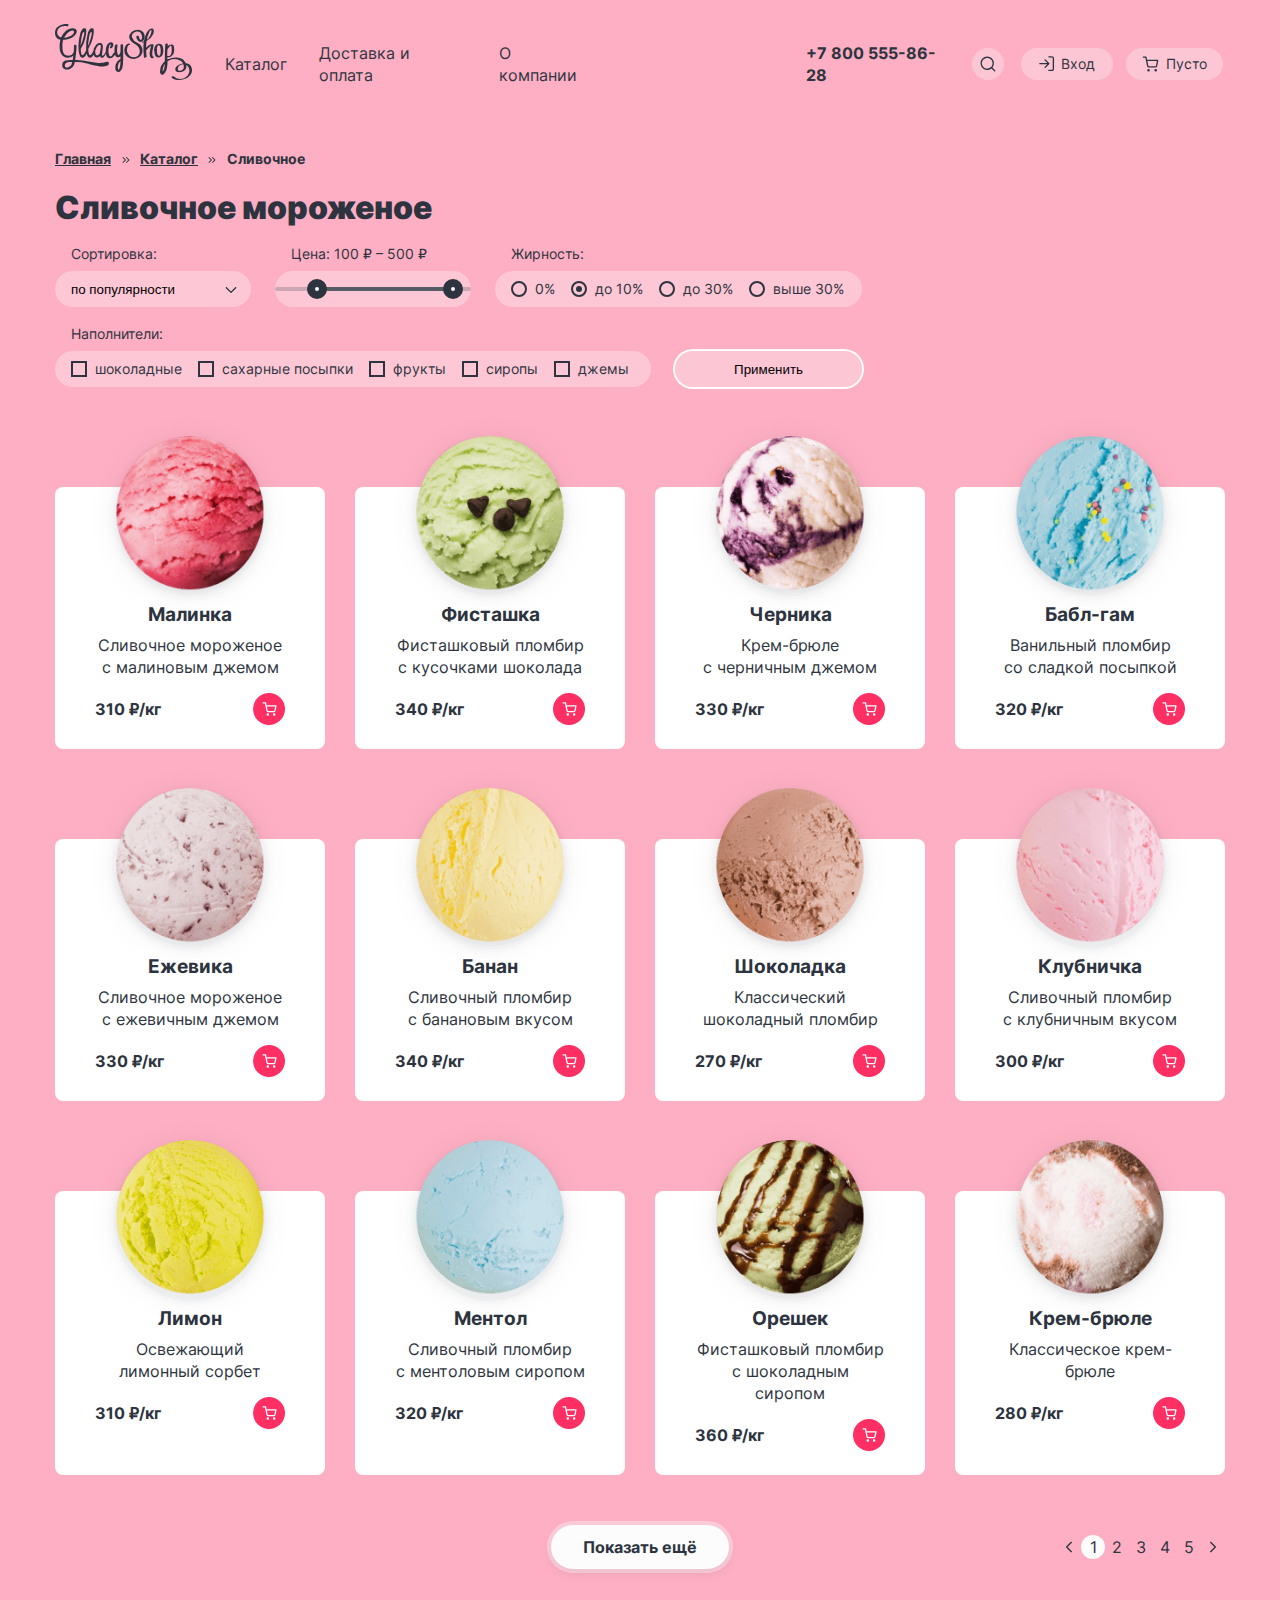
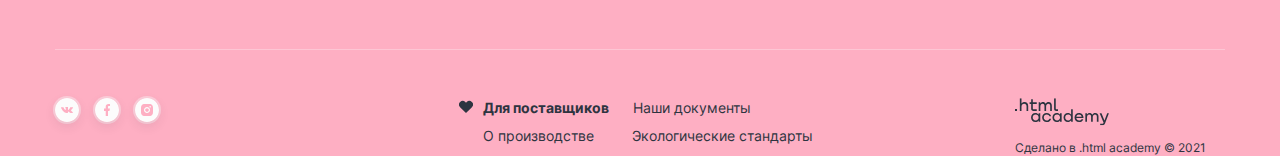
==== commit def54ab4: "Доработка (Поповеры, слайдер, формы)" ====
--- a/catalog.html
+++ b/catalog.html
@@ -11,7 +11,7 @@
   <header class="header">
     <nav class="navigation">
       <a class="logo-link" href="#">
-        <img class="header-contacts-logo" src="image/logo.svg" alt="Логотип Магазин мороженного Глейси" width="137"
+        <img class="header-contacts-logo" src="image/logo-shop.svg" alt="Логотип Магазин мороженного Глейси" width="137"
           height="56">
       </a>
       <ul class="navigation-list">
@@ -19,6 +19,28 @@
           <a class="navigation-link " href="catalog.html">
             Каталог
           </a>
+          <div class="popover popover-catalog">
+            <div class="popover-content-catalog">
+              <a class="new-in-catalog-link" href="#">
+                Новинки
+              </a>
+              <span class="popover-catalog-line"></span>
+              <ul class="popover-catalog-list">
+                <li class="popover-catalog-item">
+                  <a class="category-link" href="#">Сливочное</a>
+                </li>
+                <li class="popover-catalog-item">
+                  <a class="category-link chosen-category" href="#">Щербеты</a>
+                </li>
+                <li class="popover-catalog-item">
+                  <a class="category-link" href="#">Фруктовый&nbspлед</a>
+                </li>
+                <li class="popover-catalog-item">
+                  <a class="category-link" href="#">Мелорин</a>
+                </li>
+              </ul>
+            </div>
+          </div>
         </li>
         <li class="navigation-item">
           <a class="navigation-link" href="delivety.html">
@@ -255,7 +277,7 @@
         </form>
         <ul class="product-list">
           <li class="product-card">
-            <img class="product-card-image" src="image/iceCreamRasp.png" alt="Описание картинки" width="168"
+            <img class="product-card-image" src="image/icecream-rasporig.png" alt="Описание картинки" width="168"
               height="168">
             <a class="product-card-link" href="product.html">
               <h3 class="product-card-title">Малинка</h3>
@@ -273,7 +295,7 @@
             </a>
           </li>
           <li class="product-card">
-            <img class="product-card-image" src="image/iceCreamPistachio.png" alt="Описание картинки" width="168"
+            <img class="product-card-image" src="image/icecream-pistachioorig.png" alt="Описание картинки" width="168"
               height="168">
             <a class="product-card-link" href="product.html">
               <h3 class="product-card-title">Фисташка</h3>
@@ -290,7 +312,7 @@
             </a>
           </li>
           <li class="product-card">
-            <img class="product-card-image" src="image/iceCreamBlueb.png" alt="Описание картинки" width="168"
+            <img class="product-card-image" src="image/icecream-blueborig.png" alt="Описание картинки" width="168"
               height="168">
             <a class="product-card-link" href="product.html">
               <h3 class="product-card-title">Черника</h3>
@@ -308,7 +330,7 @@
             </a>
           </li>
           <li class="product-card">
-            <img class="product-card-image" src="image/iceCreamBubbleGum.png" alt="Описание картинки" width="168"
+            <img class="product-card-image" src="image/icecream-bubblegumorig.png" alt="Описание картинки" width="168"
               height="168">
             <a class="product-card-link" href="product.html">
               <h3 class="product-card-title">Бабл-гам</h3>
@@ -326,7 +348,7 @@
             </a>
           </li>
           <li class="product-card">
-            <img class="product-card-image" src="image/iceCreamEzhevika.png" alt="Описание картинки" width="168"
+            <img class="product-card-image" src="image/icecream-ezhevikaorig.png" alt="Описание картинки" width="168"
               height="168">
             <a class="product-card-link" href="product.html">
               <h3 class="product-card-title">Ежевика</h3>
@@ -343,7 +365,7 @@
             </a>
           </li>
           <li class="product-card">
-            <img class="product-card-image" src="image/iceCreamBanana.png" alt="Описание картинки" width="168"
+            <img class="product-card-image" src="image/icecream-bananaorig.png" alt="Описание картинки" width="168"
               height="168">
             <a class="product-card-link" href="product.html">
               <h3 class="product-card-title">Банан</h3>
@@ -361,7 +383,7 @@
             </a>
           </li>
           <li class="product-card">
-            <img class="product-card-image" src="image/iceCreamChockolate.png" alt="Описание картинки" width="168"
+            <img class="product-card-image" src="image/icecream-chockolateorig.png" alt="Описание картинки" width="168"
               height="168">
             <a class="product-card-link" href="product.html">
               <h3 class="product-card-title">Шоколадка</h3>
@@ -378,7 +400,7 @@
             </a>
           </li>
           <li class="product-card">
-            <img class="product-card-image" src="image/iceCreamStraw.png" alt="Описание картинки" width="168"
+            <img class="product-card-image" src="image/icecream-straworig.png" alt="Описание картинки" width="168"
               height="168">
             <a class="product-card-link" href="product.html">
               <h3 class="product-card-title">Клубничка</h3>
@@ -396,7 +418,7 @@
             </a>
           </li>
           <li class="product-card">
-            <img class="product-card-image" src="image/iceCreamLimon.png" alt="Описание картинки" width="168"
+            <img class="product-card-image" src="image/icecream-limonorig.png" alt="Описание картинки" width="168"
               height="168">
             <a class="product-card-link" href="product.html">
               <h3 class="product-card-title">Лимон</h3>
@@ -413,7 +435,7 @@
             </a>
           </li>
           <li class="product-card">
-            <img class="product-card-image" src="image/iceCreamMentol.png" alt="Описание картинки" width="168"
+            <img class="product-card-image" src="image/icecream-mentolorig.png" alt="Описание картинки" width="168"
               height="168">
             <a class="product-card-link" href="product.html">
               <h3 class="product-card-title">Ментол</h3>
@@ -431,7 +453,7 @@
             </a>
           </li>
           <li class="product-card">
-            <img class="product-card-image" src="image/iceCreamNut.png" alt="Описание картинки" width="168"
+            <img class="product-card-image" src="image/icecream-nutorig.png" alt="Описание картинки" width="168"
               height="168">
             <a class="product-card-link" href="product.html">
               <h3 class="product-card-title">Орешек</h3>
@@ -448,7 +470,7 @@
             </a>
           </li>
           <li class="product-card">
-            <img class="product-card-image" src="image/iceCreamCreamB.png" alt="Описание картинки" width="168"
+            <img class="product-card-image" src="image/icecream-creamborig.png" alt="Описание картинки" width="168"
               height="168">
             <a class="product-card-link" href="product.html">
               <h3 class="product-card-title">Крем-брюле</h3>
--- a/styles/styles.css
+++ b/styles/styles.css
@@ -1416,8 +1416,6 @@
 .navigation-item {
   position: relative;
 }
-.popover-catalog {
-}
 .popover-catalog-list {
   padding: 0;
 }
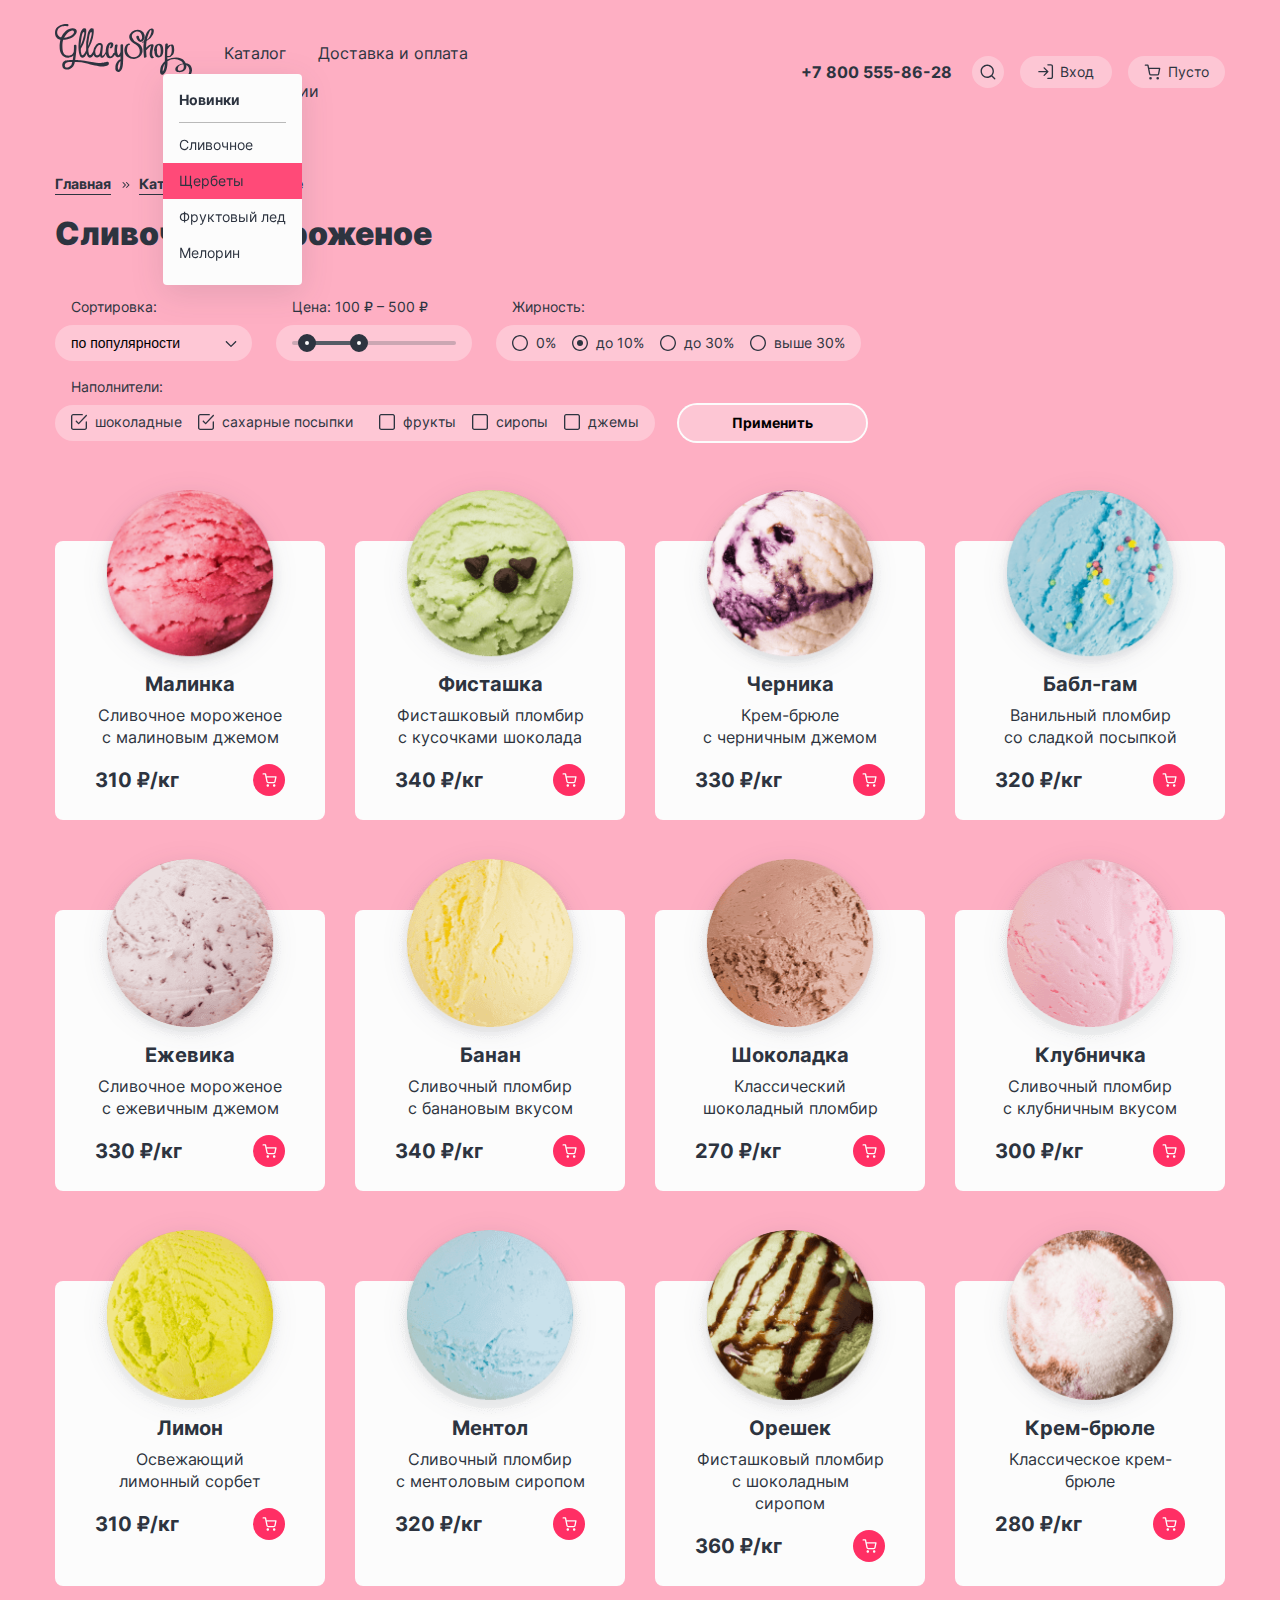
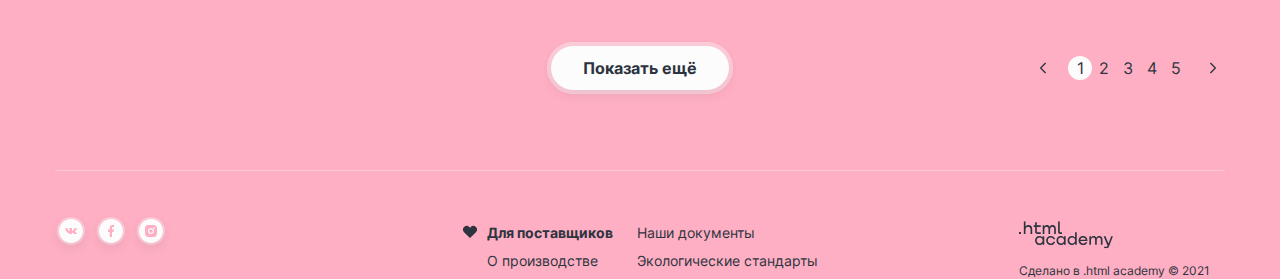
==== commit e1975db5: "Финал (Ч1)" ====
--- a/catalog.html
+++ b/catalog.html
@@ -8,7 +8,7 @@
 </head>
 
 <body>
-  <header class="header">
+  <header class="header header-catalog">
     <nav class="navigation">
       <a class="logo-link" href="#">
         <img class="header-contacts-logo" src="image/logo-shop.svg" alt="Логотип Магазин мороженного Глейси" width="137"
@@ -19,7 +19,7 @@
           <a class="navigation-link " href="catalog.html">
             Каталог
           </a>
-          <div class="popover popover-catalog">
+          <div class="popover popover-catalog popover-visible">
             <div class="popover-content-catalog">
               <a class="new-in-catalog-link" href="#">
                 Новинки
@@ -33,7 +33,7 @@
                   <a class="category-link chosen-category" href="#">Щербеты</a>
                 </li>
                 <li class="popover-catalog-item">
-                  <a class="category-link" href="#">Фруктовый&nbspлед</a>
+                  <a class="category-link" href="#">Фруктовый&nbsp;лед</a>
                 </li>
                 <li class="popover-catalog-item">
                   <a class="category-link" href="#">Мелорин</a>
@@ -53,8 +53,10 @@
           </a>
         </li>
       </ul>
-      <a class="header-contacts-address-phone" href="tel:+78005558628">+7 800 555-86-28</a>
       <ul class="navigation-list navigation-user">
+        <li class="navigation-item navigation-item-phone">
+          <a class="header-contacts-address-phone" href="tel:+78005558628">+7 800 555-86-28</a>
+        </li>
         <li class="navigation-item">
           <a class="navigation-user-link navigation-sirch" href="#">
             <svg class="navigation-icon" aria-hidden="true" focusable="false" width="16" height="16" viewBox="0 0 16 16"
@@ -103,6 +105,9 @@
               <path fill-rule="evenodd" clip-rule="evenodd"
                 d="M1.31.49a.67.67 0 0 0 0 1.33h2.06l.54 2.7.01.05 1.1 5.44a1.97 1.97 0 0 0 1.96 1.6h6.32a1.97 1.97 0 0 0 1.96-1.6l1.05-5.47a.67.67 0 0 0-.66-.8H5.12l-.55-2.71a.67.67 0 0 0-.65-.54h-2.6Zm5.01 9.26L5.4 5.08h9.46l-.9 4.68a.64.64 0 0 1-.63.5H6.96a.64.64 0 0 1-.64-.5ZM5.21 14.2a1.32 1.32 0 1 1 2.64 0 1.32 1.32 0 0 1-2.64 0Zm7.17 0a1.32 1.32 0 1 1 2.64 0 1.32 1.32 0 0 1-2.64 0Z"
                 fill="#2D3440" />
+              <path class="navigation-icon-basket" fill-rule="evenodd" clip-rule="evenodd"
+                d="M.65 1.16c0-.37.3-.67.66-.67h2.61c.32 0 .6.22.65.54l.55 2.72h10.53a.67.67 0 0 1 .66.8L15.27 10a1.97 1.97 0 0 1-1.97 1.6H6.98A1.97 1.97 0 0 1 5 10L3.92 4.57v-.05l-.55-2.7H1.31a.67.67 0 0 1-.66-.66Zm5.88 11.72a1.32 1.32 0 1 0 0 2.63 1.32 1.32 0 0 0 0-2.63Zm7.17 0a1.32 1.32 0 1 0 0 2.63 1.32 1.32 0 0 0 0-2.63Z"
+                fill="#2D3440" />
             </svg>
             Пусто
           </a>
@@ -111,24 +116,24 @@
               <h2 class="popover-basket-title">Корзина</h2>
               <ul class="products-in-basket-list">
                 <li class="products-in-basket-item">
-                  <img class="product-basket-image" src="image/iceCreamRasp.png" alt="мороженное" width="46"
+                  <img class="product-basket-image" src="image/icecream-rasporig.png" alt="мороженное" width="46"
                     height="46">
-                  <span class="container-product-discription">
+                  <div class="container-product-discription">
                     <h3 class="popover-product-basket-title">Малинка</h3>
                     <span class="popover-product-basket-quantily">1 кг х 310 ₽</span>
-                  </span>
+                  </div>
                   <b class="basket-price-product">310 ₽</b>
                   <button class="remove-from-basket">
                     <span class="remove-from-basket-mark"></span>
                   </button>
                 </li>
                 <li class="products-in-basket-item">
-                  <img class="product-basket-image" src="image/iceCreamBubbleGum.png" alt="мороженное" width="46"
+                  <img class="product-basket-image" src="image/icecream-bubblegumorig.png" alt="мороженное" width="46"
                     height="46">
-                  <span class="container-product-discription">
+                  <div class="container-product-discription">
                     <h3 class="popover-product-basket-title">Бабл-гам</h3>
                     <span class="popover-product-basket-quantily">1,5 кг х 320 ₽</span>
-                  </span>
+                  </div>
                   <b class="basket-price-product">480 ₽</b>
                   <button class="remove-from-basket">
                     <span class="remove-from-basket-mark"></span>
@@ -141,7 +146,10 @@
                 <b class="total-price">Итого: 790 ₽</b>
               </div>
               <span class="visually-hidden">Корзина</span>
-        </li>
+            </div>
+          </div>
+        </li>
+      </ul>
     </nav>
   </header>
   <main class="main-inner">
@@ -159,18 +167,6 @@
             <a class="breadcrumbs-link open-link">Сливочное</a>
           </li>
         </ul>
-        <svg class="breadcrumbs-icon-one" aria-hidden="true" focusable="false" width="12" height="12"
-          viewBox="0 0 12 12" fill="none" xmlns="http://www.w3.org/2000/svg">
-          <path fill-rule="evenodd" clip-rule="evenodd"
-            d="M3.35355 3.14645C3.15829 2.95118 2.84171 2.95118 2.64645 3.14645C2.45118 3.34171 2.45118 3.65829 2.64645 3.85355L4.79289 6L2.64645 8.14645C2.45118 8.34171 2.45118 8.65829 2.64645 8.85355C2.84171 9.04882 3.15829 9.04882 3.35355 8.85355L5.85355 6.35355C6.04882 6.15829 6.04882 5.84171 5.85355 5.64645L3.35355 3.14645ZM6.85352 3.14645C6.65826 2.95118 6.34168 2.95118 6.14642 3.14645C5.95115 3.34171 5.95115 3.65829 6.14642 3.85355L8.29286 6L6.14642 8.14645C5.95115 8.34171 5.95115 8.65829 6.14642 8.85355C6.34168 9.04882 6.65826 9.04882 6.85352 8.85355L9.35352 6.35355C9.54878 6.15829 9.54878 5.84171 9.35352 5.64645L6.85352 3.14645Z"
-            fill="#2D3440" />
-        </svg>
-        <svg class="breadcrumbs-icon-two" aria-hidden="true" focusable="false" width="12" height="12"
-          viewBox="0 0 12 12" fill="none" xmlns="http://www.w3.org/2000/svg">
-          <path fill-rule="evenodd" clip-rule="evenodd"
-            d="M3.35355 3.14645C3.15829 2.95118 2.84171 2.95118 2.64645 3.14645C2.45118 3.34171 2.45118 3.65829 2.64645 3.85355L4.79289 6L2.64645 8.14645C2.45118 8.34171 2.45118 8.65829 2.64645 8.85355C2.84171 9.04882 3.15829 9.04882 3.35355 8.85355L5.85355 6.35355C6.04882 6.15829 6.04882 5.84171 5.85355 5.64645L3.35355 3.14645ZM6.85352 3.14645C6.65826 2.95118 6.34168 2.95118 6.14642 3.14645C5.95115 3.34171 5.95115 3.65829 6.14642 3.85355L8.29286 6L6.14642 8.14645C5.95115 8.34171 5.95115 8.65829 6.14642 8.85355C6.34168 9.04882 6.65826 9.04882 6.85352 8.85355L9.35352 6.35355C9.54878 6.15829 9.54878 5.84171 9.35352 5.64645L6.85352 3.14645Z"
-            fill="#2D3440" />
-        </svg>
       </header>
       <h2 class="catalog-title">Сливочное мороженое</h2>
       <section class="catalog-products">
@@ -184,15 +180,15 @@
               <option value="expensive">Сначала дорогое</option>
             </select>
           </fieldset>
-          <fieldset class="catalog-filter-group">
+          <fieldset class="catalog-filter-group range-group">
             <h3 class="catalog-filter-title">Цена: 100 ₽ – 500 ₽</h3>
             <div class="range">
               <div class="range-scale">
-                <div class="range-bar" style="left: 42px; width: 136px">
-                  <button class="range-toggle toggle-min">
+                <div class="range-bar" style="left: 10%; width: 30%">
+                  <button class="range-toggle toggle-min" type="button">
                     <span class="visually-hidden">Изменить минимальную цену.</span>
                   </button>
-                  <button class="range-toggle toggle-max">
+                  <button class="range-toggle toggle-max" type="button">
                     <span class="visually-hidden">Изменить максимальную цену.</span>
                   </button>
                 </div>
@@ -205,7 +201,13 @@
               <li class="catalog-filter-fatness-item">
                 <label class="control">
                   <input type="radio" class="visually-hidden control-input" name="fat-percentage" value="0%">
-                  <span class="control-mark"></span>
+                  <span class="control-mark">
+                    <svg class="border-radio" aria-hidden="true" focusable="false" width="16" height="16"
+                      viewBox="0 0 16 16" fill="none" xmlns="http://www.w3.org/2000/svg">
+                      <path fill-rule="evenodd" clip-rule="evenodd"
+                        d="M8.00194 1.33333C8.00116 1.33334 8.00037 1.33334 7.99958 1.33334C4.31791 1.33334 1.33333 4.31792 1.33333 7.99958C1.33333 11.6806 4.31686 14.6648 7.99763 14.6658C7.99842 14.6658 7.99921 14.6658 8 14.6658C11.6817 14.6658 14.6662 11.6812 14.6662 7.99957C14.6662 4.31856 11.6827 1.33439 8.00194 1.33333ZM8.00194 15.9991C8.00116 15.9991 8.00037 15.9992 7.99958 15.9992C3.58153 15.9992 0 12.4176 0 7.99958C0 3.58251 3.57996 0.00158592 7.99666 8.18445e-06C7.99777 2.73026e-06 7.99888 0 8 0C12.418 0 15.9996 3.58153 15.9996 7.99957C15.9996 12.417 12.4191 15.9981 8.00194 15.9991Z" />
+                    </svg>
+                  </span>
                   0%
                 </label>
               </li>
@@ -213,21 +215,39 @@
                 <label class="control">
                   <input type="radio" class="visually-hidden control-input" name="fat-percentage" value="up to 10%"
                     checked>
-                  <span class="control-mark"></span>
+                  <span class="control-mark">
+                    <svg class="border-radio" aria-hidden="true" focusable="false" width="16" height="16"
+                      viewBox="0 0 16 16" fill="none" xmlns="http://www.w3.org/2000/svg">
+                      <path fill-rule="evenodd" clip-rule="evenodd"
+                        d="M8.00194 1.33333C8.00116 1.33334 8.00037 1.33334 7.99958 1.33334C4.31791 1.33334 1.33333 4.31792 1.33333 7.99958C1.33333 11.6806 4.31686 14.6648 7.99763 14.6658C7.99842 14.6658 7.99921 14.6658 8 14.6658C11.6817 14.6658 14.6662 11.6812 14.6662 7.99957C14.6662 4.31856 11.6827 1.33439 8.00194 1.33333ZM8.00194 15.9991C8.00116 15.9991 8.00037 15.9992 7.99958 15.9992C3.58153 15.9992 0 12.4176 0 7.99958C0 3.58251 3.57996 0.00158592 7.99666 8.18445e-06C7.99777 2.73026e-06 7.99888 0 8 0C12.418 0 15.9996 3.58153 15.9996 7.99957C15.9996 12.417 12.4191 15.9981 8.00194 15.9991Z" />
+                    </svg>
+                  </span>
                   до 10%
                 </label>
               </li>
               <li class="catalog-filter-fatness-item">
                 <label class="control">
                   <input type="radio" class="visually-hidden control-input" name="fat-percentage" value="up to 30%">
-                  <span class="control-mark"></span>
+                  <span class="control-mark">
+                    <svg class="border-radio" aria-hidden="true" focusable="false" width="16" height="16"
+                      viewBox="0 0 16 16" fill="none" xmlns="http://www.w3.org/2000/svg">
+                      <path fill-rule="evenodd" clip-rule="evenodd"
+                        d="M8.00194 1.33333C8.00116 1.33334 8.00037 1.33334 7.99958 1.33334C4.31791 1.33334 1.33333 4.31792 1.33333 7.99958C1.33333 11.6806 4.31686 14.6648 7.99763 14.6658C7.99842 14.6658 7.99921 14.6658 8 14.6658C11.6817 14.6658 14.6662 11.6812 14.6662 7.99957C14.6662 4.31856 11.6827 1.33439 8.00194 1.33333ZM8.00194 15.9991C8.00116 15.9991 8.00037 15.9992 7.99958 15.9992C3.58153 15.9992 0 12.4176 0 7.99958C0 3.58251 3.57996 0.00158592 7.99666 8.18445e-06C7.99777 2.73026e-06 7.99888 0 8 0C12.418 0 15.9996 3.58153 15.9996 7.99957C15.9996 12.417 12.4191 15.9981 8.00194 15.9991Z" />
+                    </svg>
+                  </span>
                   до 30%
                 </label>
               </li>
               <li class="catalog-filter-fatness-item">
                 <label class="control">
                   <input type="radio" class="visually-hidden control-input" name="fat-percentage" value="above 30%">
-                  <span class="control-mark"></span>
+                  <span class="control-mark">
+                    <svg class="border-radio" aria-hidden="true" focusable="false" width="16" height="16"
+                      viewBox="0 0 16 16" fill="none" xmlns="http://www.w3.org/2000/svg">
+                      <path fill-rule="evenodd" clip-rule="evenodd"
+                        d="M8.00194 1.33333C8.00116 1.33334 8.00037 1.33334 7.99958 1.33334C4.31791 1.33334 1.33333 4.31792 1.33333 7.99958C1.33333 11.6806 4.31686 14.6648 7.99763 14.6658C7.99842 14.6658 7.99921 14.6658 8 14.6658C11.6817 14.6658 14.6662 11.6812 14.6662 7.99957C14.6662 4.31856 11.6827 1.33439 8.00194 1.33333ZM8.00194 15.9991C8.00116 15.9991 8.00037 15.9992 7.99958 15.9992C3.58153 15.9992 0 12.4176 0 7.99958C0 3.58251 3.57996 0.00158592 7.99666 8.18445e-06C7.99777 2.73026e-06 7.99888 0 8 0C12.418 0 15.9996 3.58153 15.9996 7.99957C15.9996 12.417 12.4191 15.9981 8.00194 15.9991Z" />
+                    </svg>
+                  </span>
                   выше 30%
                 </label>
               </li>
@@ -239,35 +259,90 @@
               <li class="catalog-filter-fillers-item">
                 <label class="control">
                   <input class="visually-hidden control-input" type="checkbox" name="chocolate" checked>
-                  <span class="control-mark"></span>
+                  <span class="control-mark">
+                    <svg class="border-checkbox" aria-hidden="true" focusable="false" width="16" height="16"
+                      viewBox="0 0 16 16" fill="none" xmlns="http://www.w3.org/2000/svg">
+                      <path fill-rule="evenodd" clip-rule="evenodd"
+                        d="M2.2998 1.33333C2.29856 1.33334 2.29733 1.33334 2.29609 1.33334C2.04075 1.33334 1.79587 1.43478 1.61532 1.61533C1.43477 1.79588 1.33333 2.04076 1.33333 2.2961V13.702C1.33333 13.9574 1.43477 14.2023 1.61532 14.3828C1.79587 14.5634 2.04075 14.6648 2.29609 14.6648H13.702C13.9574 14.6648 14.2022 14.5634 14.3828 14.3828C14.5633 14.2023 14.6648 13.9574 14.6648 13.702C14.6648 13.6907 14.6651 13.6793 14.6656 13.6681V2.29609C14.6656 2.04757 14.5908 1.82251 14.3836 1.61532C14.2281 1.45981 14.1553 1.41144 14.0976 1.38594C14.0431 1.36186 13.9446 1.33333 13.7029 1.33333H2.2998ZM15.8385 14.5433C15.7241 14.8337 15.5506 15.1006 15.3256 15.3256C14.895 15.7562 14.311 15.9981 13.702 15.9981H2.29609C1.68713 15.9981 1.10311 15.7562 0.672508 15.3256C0.241908 14.895 0 14.311 0 13.702V2.2961C0 1.68714 0.241908 1.10312 0.672508 0.672518C0.898406 0.446621 1.16653 0.272654 1.45832 0.158303C1.57458 0.0595657 1.72515 0 1.88963 0H13.7029C14.0403 0 14.3458 0.0379078 14.6365 0.16636C14.924 0.293391 15.1376 0.483641 15.3265 0.672511C15.808 1.15407 15.999 1.72989 15.999 2.29609V14.1094C15.999 14.2751 15.9385 14.4267 15.8385 14.5433Z" />
+                    </svg>
+                    <svg class="border-checkbox-checked" aria-hidden="true" focusable="false" width="16" height="16"
+                      viewBox="0 0 16 16" fill="none" xmlns="http://www.w3.org/2000/svg">
+                      <path fill-rule="evenodd" clip-rule="evenodd"
+                        d="M1.61526 1.61526C1.79573 1.43471 2.04045 1.33333 2.29556 1.33333H11.2544C11.6226 1.33333 11.9211 1.03486 11.9211 0.666667C11.9211 0.298477 11.6226 0 11.2544 0H2.29556C1.68665 0 1.10273 0.241993 0.672253 0.672654C0.241784 1.1033 0 1.68733 0 2.29624V13.7033C0 14.3122 0.241784 14.8962 0.672253 15.3269C1.10273 15.7575 1.68665 15.9995 2.29556 15.9995H13.6978C14.3067 15.9995 14.8906 15.7575 15.3211 15.3269C15.7515 14.8962 15.9933 14.3122 15.9933 13.7033V7.99976C15.9933 7.63157 15.6949 7.3331 15.3267 7.3331C14.9585 7.3331 14.66 7.63157 14.66 7.99976V13.7033C14.66 13.9588 14.5586 14.2037 14.3781 14.3843C14.1976 14.5648 13.9529 14.6662 13.6978 14.6662H2.29556C2.04045 14.6662 1.79573 14.5648 1.61526 14.3843C1.43478 14.2037 1.33333 13.9588 1.33333 13.7033V2.29624C1.33333 2.04077 1.43478 1.79582 1.61526 1.61526ZM15.8166 1.9404C16.0698 1.6731 16.0584 1.25115 15.7911 0.997933C15.5238 0.74472 15.1019 0.756136 14.8486 1.02343L7.61402 8.66042L5.78242 6.72695C5.52921 6.45966 5.10725 6.44824 4.83996 6.70145C4.57266 6.95467 4.56125 7.37662 4.81446 7.64392L7.13004 10.0883C7.25594 10.2212 7.43095 10.2965 7.61402 10.2965C7.79709 10.2965 7.9721 10.2212 8.098 10.0883L15.8166 1.9404Z" />
+                    </svg>
+                  </span>
                   шоколадные
                 </label>
               </li>
               <li class="catalog-filter-fillers-item">
                 <label class="control">
                   <input class="visually-hidden control-input" type="checkbox" name="powdered sugar" checked>
-                  <span class="control-mark"></span>
+                  <span class="control-mark">
+                    <svg class="border-checkbox" aria-hidden="true" focusable="false" width="16" height="16"
+                      viewBox="0 0 16 16" fill="none" xmlns="http://www.w3.org/2000/svg">
+                      <path fill-rule="evenodd" clip-rule="evenodd"
+                        d="M2.2998 1.33333C2.29856 1.33334 2.29733 1.33334 2.29609 1.33334C2.04075 1.33334 1.79587 1.43478 1.61532 1.61533C1.43477 1.79588 1.33333 2.04076 1.33333 2.2961V13.702C1.33333 13.9574 1.43477 14.2023 1.61532 14.3828C1.79587 14.5634 2.04075 14.6648 2.29609 14.6648H13.702C13.9574 14.6648 14.2022 14.5634 14.3828 14.3828C14.5633 14.2023 14.6648 13.9574 14.6648 13.702C14.6648 13.6907 14.6651 13.6793 14.6656 13.6681V2.29609C14.6656 2.04757 14.5908 1.82251 14.3836 1.61532C14.2281 1.45981 14.1553 1.41144 14.0976 1.38594C14.0431 1.36186 13.9446 1.33333 13.7029 1.33333H2.2998ZM15.8385 14.5433C15.7241 14.8337 15.5506 15.1006 15.3256 15.3256C14.895 15.7562 14.311 15.9981 13.702 15.9981H2.29609C1.68713 15.9981 1.10311 15.7562 0.672508 15.3256C0.241908 14.895 0 14.311 0 13.702V2.2961C0 1.68714 0.241908 1.10312 0.672508 0.672518C0.898406 0.446621 1.16653 0.272654 1.45832 0.158303C1.57458 0.0595657 1.72515 0 1.88963 0H13.7029C14.0403 0 14.3458 0.0379078 14.6365 0.16636C14.924 0.293391 15.1376 0.483641 15.3265 0.672511C15.808 1.15407 15.999 1.72989 15.999 2.29609V14.1094C15.999 14.2751 15.9385 14.4267 15.8385 14.5433Z" />
+                    </svg>
+                    <svg class="border-checkbox-checked" aria-hidden="true" focusable="false" width="16" height="16"
+                      viewBox="0 0 16 16" fill="none" xmlns="http://www.w3.org/2000/svg">
+                      <path fill-rule="evenodd" clip-rule="evenodd"
+                        d="M1.61526 1.61526C1.79573 1.43471 2.04045 1.33333 2.29556 1.33333H11.2544C11.6226 1.33333 11.9211 1.03486 11.9211 0.666667C11.9211 0.298477 11.6226 0 11.2544 0H2.29556C1.68665 0 1.10273 0.241993 0.672253 0.672654C0.241784 1.1033 0 1.68733 0 2.29624V13.7033C0 14.3122 0.241784 14.8962 0.672253 15.3269C1.10273 15.7575 1.68665 15.9995 2.29556 15.9995H13.6978C14.3067 15.9995 14.8906 15.7575 15.3211 15.3269C15.7515 14.8962 15.9933 14.3122 15.9933 13.7033V7.99976C15.9933 7.63157 15.6949 7.3331 15.3267 7.3331C14.9585 7.3331 14.66 7.63157 14.66 7.99976V13.7033C14.66 13.9588 14.5586 14.2037 14.3781 14.3843C14.1976 14.5648 13.9529 14.6662 13.6978 14.6662H2.29556C2.04045 14.6662 1.79573 14.5648 1.61526 14.3843C1.43478 14.2037 1.33333 13.9588 1.33333 13.7033V2.29624C1.33333 2.04077 1.43478 1.79582 1.61526 1.61526ZM15.8166 1.9404C16.0698 1.6731 16.0584 1.25115 15.7911 0.997933C15.5238 0.74472 15.1019 0.756136 14.8486 1.02343L7.61402 8.66042L5.78242 6.72695C5.52921 6.45966 5.10725 6.44824 4.83996 6.70145C4.57266 6.95467 4.56125 7.37662 4.81446 7.64392L7.13004 10.0883C7.25594 10.2212 7.43095 10.2965 7.61402 10.2965C7.79709 10.2965 7.9721 10.2212 8.098 10.0883L15.8166 1.9404Z" />
+                    </svg>
+                  </span>
                   сахарные посыпки
                 </label>
               </li>
               <li class="catalog-filter-fillers-item">
                 <label class="control">
                   <input class="visually-hidden control-input" type="checkbox" name="fruits">
-                  <span class="control-mark"></span>
+                  <span class="control-mark">
+                    <svg class="border-checkbox" aria-hidden="true" focusable="false" width="16" height="16"
+                      viewBox="0 0 16 16" fill="none" xmlns="http://www.w3.org/2000/svg">
+                      <path fill-rule="evenodd" clip-rule="evenodd"
+                        d="M2.2998 1.33333C2.29856 1.33334 2.29733 1.33334 2.29609 1.33334C2.04075 1.33334 1.79587 1.43478 1.61532 1.61533C1.43477 1.79588 1.33333 2.04076 1.33333 2.2961V13.702C1.33333 13.9574 1.43477 14.2023 1.61532 14.3828C1.79587 14.5634 2.04075 14.6648 2.29609 14.6648H13.702C13.9574 14.6648 14.2022 14.5634 14.3828 14.3828C14.5633 14.2023 14.6648 13.9574 14.6648 13.702C14.6648 13.6907 14.6651 13.6793 14.6656 13.6681V2.29609C14.6656 2.04757 14.5908 1.82251 14.3836 1.61532C14.2281 1.45981 14.1553 1.41144 14.0976 1.38594C14.0431 1.36186 13.9446 1.33333 13.7029 1.33333H2.2998ZM15.8385 14.5433C15.7241 14.8337 15.5506 15.1006 15.3256 15.3256C14.895 15.7562 14.311 15.9981 13.702 15.9981H2.29609C1.68713 15.9981 1.10311 15.7562 0.672508 15.3256C0.241908 14.895 0 14.311 0 13.702V2.2961C0 1.68714 0.241908 1.10312 0.672508 0.672518C0.898406 0.446621 1.16653 0.272654 1.45832 0.158303C1.57458 0.0595657 1.72515 0 1.88963 0H13.7029C14.0403 0 14.3458 0.0379078 14.6365 0.16636C14.924 0.293391 15.1376 0.483641 15.3265 0.672511C15.808 1.15407 15.999 1.72989 15.999 2.29609V14.1094C15.999 14.2751 15.9385 14.4267 15.8385 14.5433Z" />
+                    </svg>
+                    <svg class="border-checkbox-checked" aria-hidden="true" focusable="false" width="16" height="16"
+                      viewBox="0 0 16 16" fill="none" xmlns="http://www.w3.org/2000/svg">
+                      <path fill-rule="evenodd" clip-rule="evenodd"
+                        d="M1.61526 1.61526C1.79573 1.43471 2.04045 1.33333 2.29556 1.33333H11.2544C11.6226 1.33333 11.9211 1.03486 11.9211 0.666667C11.9211 0.298477 11.6226 0 11.2544 0H2.29556C1.68665 0 1.10273 0.241993 0.672253 0.672654C0.241784 1.1033 0 1.68733 0 2.29624V13.7033C0 14.3122 0.241784 14.8962 0.672253 15.3269C1.10273 15.7575 1.68665 15.9995 2.29556 15.9995H13.6978C14.3067 15.9995 14.8906 15.7575 15.3211 15.3269C15.7515 14.8962 15.9933 14.3122 15.9933 13.7033V7.99976C15.9933 7.63157 15.6949 7.3331 15.3267 7.3331C14.9585 7.3331 14.66 7.63157 14.66 7.99976V13.7033C14.66 13.9588 14.5586 14.2037 14.3781 14.3843C14.1976 14.5648 13.9529 14.6662 13.6978 14.6662H2.29556C2.04045 14.6662 1.79573 14.5648 1.61526 14.3843C1.43478 14.2037 1.33333 13.9588 1.33333 13.7033V2.29624C1.33333 2.04077 1.43478 1.79582 1.61526 1.61526ZM15.8166 1.9404C16.0698 1.6731 16.0584 1.25115 15.7911 0.997933C15.5238 0.74472 15.1019 0.756136 14.8486 1.02343L7.61402 8.66042L5.78242 6.72695C5.52921 6.45966 5.10725 6.44824 4.83996 6.70145C4.57266 6.95467 4.56125 7.37662 4.81446 7.64392L7.13004 10.0883C7.25594 10.2212 7.43095 10.2965 7.61402 10.2965C7.79709 10.2965 7.9721 10.2212 8.098 10.0883L15.8166 1.9404Z" />
+                    </svg>
+                  </span>
                   фрукты
                 </label>
               </li>
               <li class="catalog-filter-fillers-item">
                 <label class="control">
                   <input class="visually-hidden control-input" type="checkbox" name="syrups">
-                  <span class="control-mark"></span>
+                  <span class="control-mark">
+                    <svg class="border-checkbox" aria-hidden="true" focusable="false" width="16" height="16"
+                      viewBox="0 0 16 16" fill="none" xmlns="http://www.w3.org/2000/svg">
+                      <path fill-rule="evenodd" clip-rule="evenodd"
+                        d="M2.2998 1.33333C2.29856 1.33334 2.29733 1.33334 2.29609 1.33334C2.04075 1.33334 1.79587 1.43478 1.61532 1.61533C1.43477 1.79588 1.33333 2.04076 1.33333 2.2961V13.702C1.33333 13.9574 1.43477 14.2023 1.61532 14.3828C1.79587 14.5634 2.04075 14.6648 2.29609 14.6648H13.702C13.9574 14.6648 14.2022 14.5634 14.3828 14.3828C14.5633 14.2023 14.6648 13.9574 14.6648 13.702C14.6648 13.6907 14.6651 13.6793 14.6656 13.6681V2.29609C14.6656 2.04757 14.5908 1.82251 14.3836 1.61532C14.2281 1.45981 14.1553 1.41144 14.0976 1.38594C14.0431 1.36186 13.9446 1.33333 13.7029 1.33333H2.2998ZM15.8385 14.5433C15.7241 14.8337 15.5506 15.1006 15.3256 15.3256C14.895 15.7562 14.311 15.9981 13.702 15.9981H2.29609C1.68713 15.9981 1.10311 15.7562 0.672508 15.3256C0.241908 14.895 0 14.311 0 13.702V2.2961C0 1.68714 0.241908 1.10312 0.672508 0.672518C0.898406 0.446621 1.16653 0.272654 1.45832 0.158303C1.57458 0.0595657 1.72515 0 1.88963 0H13.7029C14.0403 0 14.3458 0.0379078 14.6365 0.16636C14.924 0.293391 15.1376 0.483641 15.3265 0.672511C15.808 1.15407 15.999 1.72989 15.999 2.29609V14.1094C15.999 14.2751 15.9385 14.4267 15.8385 14.5433Z" />
+                    </svg>
+                    <svg class="border-checkbox-checked" aria-hidden="true" focusable="false" width="16" height="16"
+                      viewBox="0 0 16 16" fill="none" xmlns="http://www.w3.org/2000/svg">
+                      <path fill-rule="evenodd" clip-rule="evenodd"
+                        d="M1.61526 1.61526C1.79573 1.43471 2.04045 1.33333 2.29556 1.33333H11.2544C11.6226 1.33333 11.9211 1.03486 11.9211 0.666667C11.9211 0.298477 11.6226 0 11.2544 0H2.29556C1.68665 0 1.10273 0.241993 0.672253 0.672654C0.241784 1.1033 0 1.68733 0 2.29624V13.7033C0 14.3122 0.241784 14.8962 0.672253 15.3269C1.10273 15.7575 1.68665 15.9995 2.29556 15.9995H13.6978C14.3067 15.9995 14.8906 15.7575 15.3211 15.3269C15.7515 14.8962 15.9933 14.3122 15.9933 13.7033V7.99976C15.9933 7.63157 15.6949 7.3331 15.3267 7.3331C14.9585 7.3331 14.66 7.63157 14.66 7.99976V13.7033C14.66 13.9588 14.5586 14.2037 14.3781 14.3843C14.1976 14.5648 13.9529 14.6662 13.6978 14.6662H2.29556C2.04045 14.6662 1.79573 14.5648 1.61526 14.3843C1.43478 14.2037 1.33333 13.9588 1.33333 13.7033V2.29624C1.33333 2.04077 1.43478 1.79582 1.61526 1.61526ZM15.8166 1.9404C16.0698 1.6731 16.0584 1.25115 15.7911 0.997933C15.5238 0.74472 15.1019 0.756136 14.8486 1.02343L7.61402 8.66042L5.78242 6.72695C5.52921 6.45966 5.10725 6.44824 4.83996 6.70145C4.57266 6.95467 4.56125 7.37662 4.81446 7.64392L7.13004 10.0883C7.25594 10.2212 7.43095 10.2965 7.61402 10.2965C7.79709 10.2965 7.9721 10.2212 8.098 10.0883L15.8166 1.9404Z" />
+                    </svg>
+                  </span>
                   сиропы
                 </label>
               </li>
               <li class="catalog-filter-fillers-item">
                 <label class="control">
                   <input class="visually-hidden control-input" type="checkbox" name="jams">
-                  <span class="control-mark"></span>
+                  <span class="control-mark">
+                    <svg class="border-checkbox" aria-hidden="true" focusable="false" width="16" height="16"
+                      viewBox="0 0 16 16" fill="none" xmlns="http://www.w3.org/2000/svg">
+                      <path fill-rule="evenodd" clip-rule="evenodd"
+                        d="M2.2998 1.33333C2.29856 1.33334 2.29733 1.33334 2.29609 1.33334C2.04075 1.33334 1.79587 1.43478 1.61532 1.61533C1.43477 1.79588 1.33333 2.04076 1.33333 2.2961V13.702C1.33333 13.9574 1.43477 14.2023 1.61532 14.3828C1.79587 14.5634 2.04075 14.6648 2.29609 14.6648H13.702C13.9574 14.6648 14.2022 14.5634 14.3828 14.3828C14.5633 14.2023 14.6648 13.9574 14.6648 13.702C14.6648 13.6907 14.6651 13.6793 14.6656 13.6681V2.29609C14.6656 2.04757 14.5908 1.82251 14.3836 1.61532C14.2281 1.45981 14.1553 1.41144 14.0976 1.38594C14.0431 1.36186 13.9446 1.33333 13.7029 1.33333H2.2998ZM15.8385 14.5433C15.7241 14.8337 15.5506 15.1006 15.3256 15.3256C14.895 15.7562 14.311 15.9981 13.702 15.9981H2.29609C1.68713 15.9981 1.10311 15.7562 0.672508 15.3256C0.241908 14.895 0 14.311 0 13.702V2.2961C0 1.68714 0.241908 1.10312 0.672508 0.672518C0.898406 0.446621 1.16653 0.272654 1.45832 0.158303C1.57458 0.0595657 1.72515 0 1.88963 0H13.7029C14.0403 0 14.3458 0.0379078 14.6365 0.16636C14.924 0.293391 15.1376 0.483641 15.3265 0.672511C15.808 1.15407 15.999 1.72989 15.999 2.29609V14.1094C15.999 14.2751 15.9385 14.4267 15.8385 14.5433Z" />
+                    </svg>
+                    <svg class="border-checkbox-checked" aria-hidden="true" focusable="false" width="16" height="16"
+                      viewBox="0 0 16 16" fill="none" xmlns="http://www.w3.org/2000/svg">
+                      <path fill-rule="evenodd" clip-rule="evenodd"
+                        d="M1.61526 1.61526C1.79573 1.43471 2.04045 1.33333 2.29556 1.33333H11.2544C11.6226 1.33333 11.9211 1.03486 11.9211 0.666667C11.9211 0.298477 11.6226 0 11.2544 0H2.29556C1.68665 0 1.10273 0.241993 0.672253 0.672654C0.241784 1.1033 0 1.68733 0 2.29624V13.7033C0 14.3122 0.241784 14.8962 0.672253 15.3269C1.10273 15.7575 1.68665 15.9995 2.29556 15.9995H13.6978C14.3067 15.9995 14.8906 15.7575 15.3211 15.3269C15.7515 14.8962 15.9933 14.3122 15.9933 13.7033V7.99976C15.9933 7.63157 15.6949 7.3331 15.3267 7.3331C14.9585 7.3331 14.66 7.63157 14.66 7.99976V13.7033C14.66 13.9588 14.5586 14.2037 14.3781 14.3843C14.1976 14.5648 13.9529 14.6662 13.6978 14.6662H2.29556C2.04045 14.6662 1.79573 14.5648 1.61526 14.3843C1.43478 14.2037 1.33333 13.9588 1.33333 13.7033V2.29624C1.33333 2.04077 1.43478 1.79582 1.61526 1.61526ZM15.8166 1.9404C16.0698 1.6731 16.0584 1.25115 15.7911 0.997933C15.5238 0.74472 15.1019 0.756136 14.8486 1.02343L7.61402 8.66042L5.78242 6.72695C5.52921 6.45966 5.10725 6.44824 4.83996 6.70145C4.57266 6.95467 4.56125 7.37662 4.81446 7.64392L7.13004 10.0883C7.25594 10.2212 7.43095 10.2965 7.61402 10.2965C7.79709 10.2965 7.9721 10.2212 8.098 10.0883L15.8166 1.9404Z" />
+                    </svg>
+                  </span>
                   джемы
                 </label>
               </li>
@@ -277,244 +352,269 @@
         </form>
         <ul class="product-list">
           <li class="product-card">
-            <img class="product-card-image" src="image/icecream-rasporig.png" alt="Описание картинки" width="168"
-              height="168">
+            <img class="product-card-image" src="image/icecream-rasporig.png" alt="Описание картинки" width="190"
+              height="182">
             <a class="product-card-link" href="product.html">
               <h3 class="product-card-title">Малинка</h3>
             </a>
             <span class="product-card-description">Сливочное мороженое с малиновым джемом</span>
-            <b class="product-card-price">310 ₽/кг</b>
-            <a class="product-card-button button" href="#">
-              <span class="visually-hidden">Купить</span>
-              <svg class="product-card-icon" aria-hidden="true" focusable="false" width="15" height="14"
-                viewBox="0 0 15 14" xmlns="http://www.w3.org/2000/svg">
-                <path fill-rule="evenodd" clip-rule="evenodd"
-                  d="M1.16667 0.25C0.798477 0.25 0.5 0.548477 0.5 0.916667C0.5 1.28486 0.798477 1.58333 1.16667 1.58333H2.93794L3.40537 3.91872C3.40821 3.93667 3.41176 3.95438 3.416 3.97182L4.38338 8.80515L4.3835 8.80571C4.46706 9.22572 4.69562 9.60299 5.02921 9.87153C5.36111 10.1387 5.77595 10.2813 6.20183 10.2748H11.8225C12.2484 10.2813 12.6633 10.1387 12.9952 9.87153C13.3289 9.60287 13.5575 9.22538 13.641 8.80515L13.641 8.80515L13.642 8.80016L14.5691 3.93872C14.6063 3.74355 14.5545 3.54195 14.4279 3.38887C14.3012 3.23578 14.1129 3.14716 13.9142 3.14716H4.61072L4.1381 0.785829C4.07574 0.474257 3.80215 0.25 3.4844 0.25H1.16667ZM5.69098 8.54444L4.87759 4.4805H13.1084L12.3328 8.54736C12.31 8.65988 12.2485 8.7609 12.1591 8.83291C12.0691 8.90535 11.9565 8.94383 11.841 8.94162L11.841 8.94149H11.8282H6.19614V8.94137L6.18337 8.94162C6.06787 8.94383 5.95528 8.90535 5.8653 8.83291C5.77531 8.76048 5.71368 8.6587 5.69117 8.5454L5.69098 8.54444ZM4.55739 12.5054C4.55739 11.8175 5.1151 11.2597 5.80307 11.2597C6.49105 11.2597 7.04876 11.8175 7.04876 12.5054C7.04876 13.1934 6.49105 13.7511 5.80307 13.7511C5.1151 13.7511 4.55739 13.1934 4.55739 12.5054ZM10.9307 12.5054C10.9307 11.8175 11.4884 11.2597 12.1764 11.2597C12.8644 11.2597 13.4221 11.8175 13.4221 12.5054C13.4221 13.1934 12.8644 13.7511 12.1764 13.7511C11.4884 13.7511 10.9307 13.1934 10.9307 12.5054Z" />
-              </svg>
-            </a>
-            </a>
-          </li>
-          <li class="product-card">
-            <img class="product-card-image" src="image/icecream-pistachioorig.png" alt="Описание картинки" width="168"
-              height="168">
+            <div class="container-price">
+              <b class="product-card-price">310 ₽/кг</b>
+              <a class="product-card-button button" href="#">
+                <span class="visually-hidden">Купить</span>
+                <svg class="product-card-icon" aria-hidden="true" focusable="false" width="15" height="14"
+                  viewBox="0 0 15 14" xmlns="http://www.w3.org/2000/svg">
+                  <path fill-rule="evenodd" clip-rule="evenodd"
+                    d="M1.16667 0.25C0.798477 0.25 0.5 0.548477 0.5 0.916667C0.5 1.28486 0.798477 1.58333 1.16667 1.58333H2.93794L3.40537 3.91872C3.40821 3.93667 3.41176 3.95438 3.416 3.97182L4.38338 8.80515L4.3835 8.80571C4.46706 9.22572 4.69562 9.60299 5.02921 9.87153C5.36111 10.1387 5.77595 10.2813 6.20183 10.2748H11.8225C12.2484 10.2813 12.6633 10.1387 12.9952 9.87153C13.3289 9.60287 13.5575 9.22538 13.641 8.80515L13.641 8.80515L13.642 8.80016L14.5691 3.93872C14.6063 3.74355 14.5545 3.54195 14.4279 3.38887C14.3012 3.23578 14.1129 3.14716 13.9142 3.14716H4.61072L4.1381 0.785829C4.07574 0.474257 3.80215 0.25 3.4844 0.25H1.16667ZM5.69098 8.54444L4.87759 4.4805H13.1084L12.3328 8.54736C12.31 8.65988 12.2485 8.7609 12.1591 8.83291C12.0691 8.90535 11.9565 8.94383 11.841 8.94162L11.841 8.94149H11.8282H6.19614V8.94137L6.18337 8.94162C6.06787 8.94383 5.95528 8.90535 5.8653 8.83291C5.77531 8.76048 5.71368 8.6587 5.69117 8.5454L5.69098 8.54444ZM4.55739 12.5054C4.55739 11.8175 5.1151 11.2597 5.80307 11.2597C6.49105 11.2597 7.04876 11.8175 7.04876 12.5054C7.04876 13.1934 6.49105 13.7511 5.80307 13.7511C5.1151 13.7511 4.55739 13.1934 4.55739 12.5054ZM10.9307 12.5054C10.9307 11.8175 11.4884 11.2597 12.1764 11.2597C12.8644 11.2597 13.4221 11.8175 13.4221 12.5054C13.4221 13.1934 12.8644 13.7511 12.1764 13.7511C11.4884 13.7511 10.9307 13.1934 10.9307 12.5054Z" />
+                </svg>
+              </a>
+            </div>
+          </li>
+          <li class="product-card">
+            <img class="product-card-image" src="image/icecream-pistachioorig.png" alt="Описание картинки" width="190"
+              height="182">
             <a class="product-card-link" href="product.html">
               <h3 class="product-card-title">Фисташка</h3>
             </a>
             <span class="product-card-description">Фисташковый пломбир с кусочками шоколада</span>
-            <b class="product-card-price">340 ₽/кг</b>
-            <a class="product-card-button button" href="#">
-              <span class="visually-hidden">Купить</span>
-              <svg class="product-card-icon" aria-hidden="true" focusable="false" width="15" height="14"
-                viewBox="0 0 15 14" xmlns="http://www.w3.org/2000/svg">
-                <path fill-rule="evenodd" clip-rule="evenodd"
-                  d="M1.16667 0.25C0.798477 0.25 0.5 0.548477 0.5 0.916667C0.5 1.28486 0.798477 1.58333 1.16667 1.58333H2.93794L3.40537 3.91872C3.40821 3.93667 3.41176 3.95438 3.416 3.97182L4.38338 8.80515L4.3835 8.80571C4.46706 9.22572 4.69562 9.60299 5.02921 9.87153C5.36111 10.1387 5.77595 10.2813 6.20183 10.2748H11.8225C12.2484 10.2813 12.6633 10.1387 12.9952 9.87153C13.3289 9.60287 13.5575 9.22538 13.641 8.80515L13.641 8.80515L13.642 8.80016L14.5691 3.93872C14.6063 3.74355 14.5545 3.54195 14.4279 3.38887C14.3012 3.23578 14.1129 3.14716 13.9142 3.14716H4.61072L4.1381 0.785829C4.07574 0.474257 3.80215 0.25 3.4844 0.25H1.16667ZM5.69098 8.54444L4.87759 4.4805H13.1084L12.3328 8.54736C12.31 8.65988 12.2485 8.7609 12.1591 8.83291C12.0691 8.90535 11.9565 8.94383 11.841 8.94162L11.841 8.94149H11.8282H6.19614V8.94137L6.18337 8.94162C6.06787 8.94383 5.95528 8.90535 5.8653 8.83291C5.77531 8.76048 5.71368 8.6587 5.69117 8.5454L5.69098 8.54444ZM4.55739 12.5054C4.55739 11.8175 5.1151 11.2597 5.80307 11.2597C6.49105 11.2597 7.04876 11.8175 7.04876 12.5054C7.04876 13.1934 6.49105 13.7511 5.80307 13.7511C5.1151 13.7511 4.55739 13.1934 4.55739 12.5054ZM10.9307 12.5054C10.9307 11.8175 11.4884 11.2597 12.1764 11.2597C12.8644 11.2597 13.4221 11.8175 13.4221 12.5054C13.4221 13.1934 12.8644 13.7511 12.1764 13.7511C11.4884 13.7511 10.9307 13.1934 10.9307 12.5054Z" />
-              </svg>
-            </a>
-          </li>
-          <li class="product-card">
-            <img class="product-card-image" src="image/icecream-blueborig.png" alt="Описание картинки" width="168"
-              height="168">
+            <div class="container-price">
+              <b class="product-card-price">340 ₽/кг</b>
+              <a class="product-card-button button" href="#">
+                <span class="visually-hidden">Купить</span>
+                <svg class="product-card-icon" aria-hidden="true" focusable="false" width="15" height="14"
+                  viewBox="0 0 15 14" xmlns="http://www.w3.org/2000/svg">
+                  <path fill-rule="evenodd" clip-rule="evenodd"
+                    d="M1.16667 0.25C0.798477 0.25 0.5 0.548477 0.5 0.916667C0.5 1.28486 0.798477 1.58333 1.16667 1.58333H2.93794L3.40537 3.91872C3.40821 3.93667 3.41176 3.95438 3.416 3.97182L4.38338 8.80515L4.3835 8.80571C4.46706 9.22572 4.69562 9.60299 5.02921 9.87153C5.36111 10.1387 5.77595 10.2813 6.20183 10.2748H11.8225C12.2484 10.2813 12.6633 10.1387 12.9952 9.87153C13.3289 9.60287 13.5575 9.22538 13.641 8.80515L13.641 8.80515L13.642 8.80016L14.5691 3.93872C14.6063 3.74355 14.5545 3.54195 14.4279 3.38887C14.3012 3.23578 14.1129 3.14716 13.9142 3.14716H4.61072L4.1381 0.785829C4.07574 0.474257 3.80215 0.25 3.4844 0.25H1.16667ZM5.69098 8.54444L4.87759 4.4805H13.1084L12.3328 8.54736C12.31 8.65988 12.2485 8.7609 12.1591 8.83291C12.0691 8.90535 11.9565 8.94383 11.841 8.94162L11.841 8.94149H11.8282H6.19614V8.94137L6.18337 8.94162C6.06787 8.94383 5.95528 8.90535 5.8653 8.83291C5.77531 8.76048 5.71368 8.6587 5.69117 8.5454L5.69098 8.54444ZM4.55739 12.5054C4.55739 11.8175 5.1151 11.2597 5.80307 11.2597C6.49105 11.2597 7.04876 11.8175 7.04876 12.5054C7.04876 13.1934 6.49105 13.7511 5.80307 13.7511C5.1151 13.7511 4.55739 13.1934 4.55739 12.5054ZM10.9307 12.5054C10.9307 11.8175 11.4884 11.2597 12.1764 11.2597C12.8644 11.2597 13.4221 11.8175 13.4221 12.5054C13.4221 13.1934 12.8644 13.7511 12.1764 13.7511C11.4884 13.7511 10.9307 13.1934 10.9307 12.5054Z" />
+                </svg>
+              </a>
+            </div>
+          </li>
+          <li class="product-card">
+            <img class="product-card-image" src="image/icecream-blueborig.png" alt="Описание картинки" width="190"
+              height="182">
             <a class="product-card-link" href="product.html">
               <h3 class="product-card-title">Черника</h3>
             </a>
             <span class="product-card-description">Крем-брюле
-              с&nbspчерничным джемом</span>
-            <b class="product-card-price">330 ₽/кг</b>
-            <a class="product-card-button button" href="#">
-              <span class="visually-hidden">Купить</span>
-              <svg class="product-card-icon" aria-hidden="true" focusable="false" width="15" height="14"
-                viewBox="0 0 15 14" xmlns="http://www.w3.org/2000/svg">
-                <path fill-rule="evenodd" clip-rule="evenodd"
-                  d="M1.16667 0.25C0.798477 0.25 0.5 0.548477 0.5 0.916667C0.5 1.28486 0.798477 1.58333 1.16667 1.58333H2.93794L3.40537 3.91872C3.40821 3.93667 3.41176 3.95438 3.416 3.97182L4.38338 8.80515L4.3835 8.80571C4.46706 9.22572 4.69562 9.60299 5.02921 9.87153C5.36111 10.1387 5.77595 10.2813 6.20183 10.2748H11.8225C12.2484 10.2813 12.6633 10.1387 12.9952 9.87153C13.3289 9.60287 13.5575 9.22538 13.641 8.80515L13.641 8.80515L13.642 8.80016L14.5691 3.93872C14.6063 3.74355 14.5545 3.54195 14.4279 3.38887C14.3012 3.23578 14.1129 3.14716 13.9142 3.14716H4.61072L4.1381 0.785829C4.07574 0.474257 3.80215 0.25 3.4844 0.25H1.16667ZM5.69098 8.54444L4.87759 4.4805H13.1084L12.3328 8.54736C12.31 8.65988 12.2485 8.7609 12.1591 8.83291C12.0691 8.90535 11.9565 8.94383 11.841 8.94162L11.841 8.94149H11.8282H6.19614V8.94137L6.18337 8.94162C6.06787 8.94383 5.95528 8.90535 5.8653 8.83291C5.77531 8.76048 5.71368 8.6587 5.69117 8.5454L5.69098 8.54444ZM4.55739 12.5054C4.55739 11.8175 5.1151 11.2597 5.80307 11.2597C6.49105 11.2597 7.04876 11.8175 7.04876 12.5054C7.04876 13.1934 6.49105 13.7511 5.80307 13.7511C5.1151 13.7511 4.55739 13.1934 4.55739 12.5054ZM10.9307 12.5054C10.9307 11.8175 11.4884 11.2597 12.1764 11.2597C12.8644 11.2597 13.4221 11.8175 13.4221 12.5054C13.4221 13.1934 12.8644 13.7511 12.1764 13.7511C11.4884 13.7511 10.9307 13.1934 10.9307 12.5054Z" />
-              </svg>
-            </a>
-          </li>
-          <li class="product-card">
-            <img class="product-card-image" src="image/icecream-bubblegumorig.png" alt="Описание картинки" width="168"
-              height="168">
+              с&nbsp;черничным джемом</span>
+            <div class="container-price">
+              <b class="product-card-price">330 ₽/кг</b>
+              <a class="product-card-button button" href="#">
+                <span class="visually-hidden">Купить</span>
+                <svg class="product-card-icon" aria-hidden="true" focusable="false" width="15" height="14"
+                  viewBox="0 0 15 14" xmlns="http://www.w3.org/2000/svg">
+                  <path fill-rule="evenodd" clip-rule="evenodd"
+                    d="M1.16667 0.25C0.798477 0.25 0.5 0.548477 0.5 0.916667C0.5 1.28486 0.798477 1.58333 1.16667 1.58333H2.93794L3.40537 3.91872C3.40821 3.93667 3.41176 3.95438 3.416 3.97182L4.38338 8.80515L4.3835 8.80571C4.46706 9.22572 4.69562 9.60299 5.02921 9.87153C5.36111 10.1387 5.77595 10.2813 6.20183 10.2748H11.8225C12.2484 10.2813 12.6633 10.1387 12.9952 9.87153C13.3289 9.60287 13.5575 9.22538 13.641 8.80515L13.641 8.80515L13.642 8.80016L14.5691 3.93872C14.6063 3.74355 14.5545 3.54195 14.4279 3.38887C14.3012 3.23578 14.1129 3.14716 13.9142 3.14716H4.61072L4.1381 0.785829C4.07574 0.474257 3.80215 0.25 3.4844 0.25H1.16667ZM5.69098 8.54444L4.87759 4.4805H13.1084L12.3328 8.54736C12.31 8.65988 12.2485 8.7609 12.1591 8.83291C12.0691 8.90535 11.9565 8.94383 11.841 8.94162L11.841 8.94149H11.8282H6.19614V8.94137L6.18337 8.94162C6.06787 8.94383 5.95528 8.90535 5.8653 8.83291C5.77531 8.76048 5.71368 8.6587 5.69117 8.5454L5.69098 8.54444ZM4.55739 12.5054C4.55739 11.8175 5.1151 11.2597 5.80307 11.2597C6.49105 11.2597 7.04876 11.8175 7.04876 12.5054C7.04876 13.1934 6.49105 13.7511 5.80307 13.7511C5.1151 13.7511 4.55739 13.1934 4.55739 12.5054ZM10.9307 12.5054C10.9307 11.8175 11.4884 11.2597 12.1764 11.2597C12.8644 11.2597 13.4221 11.8175 13.4221 12.5054C13.4221 13.1934 12.8644 13.7511 12.1764 13.7511C11.4884 13.7511 10.9307 13.1934 10.9307 12.5054Z" />
+                </svg>
+              </a>
+            </div>
+          </li>
+          <li class="product-card">
+            <img class="product-card-image" src="image/icecream-bubblegumorig.png" alt="Описание картинки" width="190"
+              height="182">
             <a class="product-card-link" href="product.html">
               <h3 class="product-card-title">Бабл-гам</h3>
             </a>
             <span class="product-card-description">Ванильный пломбир
-              со&nbspсладкой посыпкой</span>
-            <b class="product-card-price">320 ₽/кг</b>
-            <a class="product-card-button button" href="#">
-              <span class="visually-hidden">Купить</span>
-              <svg class="product-card-icon" aria-hidden="true" focusable="false" width="15" height="14"
-                viewBox="0 0 15 14" xmlns="http://www.w3.org/2000/svg">
-                <path fill-rule="evenodd" clip-rule="evenodd"
-                  d="M1.16667 0.25C0.798477 0.25 0.5 0.548477 0.5 0.916667C0.5 1.28486 0.798477 1.58333 1.16667 1.58333H2.93794L3.40537 3.91872C3.40821 3.93667 3.41176 3.95438 3.416 3.97182L4.38338 8.80515L4.3835 8.80571C4.46706 9.22572 4.69562 9.60299 5.02921 9.87153C5.36111 10.1387 5.77595 10.2813 6.20183 10.2748H11.8225C12.2484 10.2813 12.6633 10.1387 12.9952 9.87153C13.3289 9.60287 13.5575 9.22538 13.641 8.80515L13.641 8.80515L13.642 8.80016L14.5691 3.93872C14.6063 3.74355 14.5545 3.54195 14.4279 3.38887C14.3012 3.23578 14.1129 3.14716 13.9142 3.14716H4.61072L4.1381 0.785829C4.07574 0.474257 3.80215 0.25 3.4844 0.25H1.16667ZM5.69098 8.54444L4.87759 4.4805H13.1084L12.3328 8.54736C12.31 8.65988 12.2485 8.7609 12.1591 8.83291C12.0691 8.90535 11.9565 8.94383 11.841 8.94162L11.841 8.94149H11.8282H6.19614V8.94137L6.18337 8.94162C6.06787 8.94383 5.95528 8.90535 5.8653 8.83291C5.77531 8.76048 5.71368 8.6587 5.69117 8.5454L5.69098 8.54444ZM4.55739 12.5054C4.55739 11.8175 5.1151 11.2597 5.80307 11.2597C6.49105 11.2597 7.04876 11.8175 7.04876 12.5054C7.04876 13.1934 6.49105 13.7511 5.80307 13.7511C5.1151 13.7511 4.55739 13.1934 4.55739 12.5054ZM10.9307 12.5054C10.9307 11.8175 11.4884 11.2597 12.1764 11.2597C12.8644 11.2597 13.4221 11.8175 13.4221 12.5054C13.4221 13.1934 12.8644 13.7511 12.1764 13.7511C11.4884 13.7511 10.9307 13.1934 10.9307 12.5054Z" />
-              </svg>
-            </a>
-          </li>
-          <li class="product-card">
-            <img class="product-card-image" src="image/icecream-ezhevikaorig.png" alt="Описание картинки" width="168"
-              height="168">
+              со&nbsp;сладкой посыпкой</span>
+            <div class="container-price">
+              <b class="product-card-price">320 ₽/кг</b>
+              <a class="product-card-button button" href="#">
+                <span class="visually-hidden">Купить</span>
+                <svg class="product-card-icon" aria-hidden="true" focusable="false" width="15" height="14"
+                  viewBox="0 0 15 14" xmlns="http://www.w3.org/2000/svg">
+                  <path fill-rule="evenodd" clip-rule="evenodd"
+                    d="M1.16667 0.25C0.798477 0.25 0.5 0.548477 0.5 0.916667C0.5 1.28486 0.798477 1.58333 1.16667 1.58333H2.93794L3.40537 3.91872C3.40821 3.93667 3.41176 3.95438 3.416 3.97182L4.38338 8.80515L4.3835 8.80571C4.46706 9.22572 4.69562 9.60299 5.02921 9.87153C5.36111 10.1387 5.77595 10.2813 6.20183 10.2748H11.8225C12.2484 10.2813 12.6633 10.1387 12.9952 9.87153C13.3289 9.60287 13.5575 9.22538 13.641 8.80515L13.641 8.80515L13.642 8.80016L14.5691 3.93872C14.6063 3.74355 14.5545 3.54195 14.4279 3.38887C14.3012 3.23578 14.1129 3.14716 13.9142 3.14716H4.61072L4.1381 0.785829C4.07574 0.474257 3.80215 0.25 3.4844 0.25H1.16667ZM5.69098 8.54444L4.87759 4.4805H13.1084L12.3328 8.54736C12.31 8.65988 12.2485 8.7609 12.1591 8.83291C12.0691 8.90535 11.9565 8.94383 11.841 8.94162L11.841 8.94149H11.8282H6.19614V8.94137L6.18337 8.94162C6.06787 8.94383 5.95528 8.90535 5.8653 8.83291C5.77531 8.76048 5.71368 8.6587 5.69117 8.5454L5.69098 8.54444ZM4.55739 12.5054C4.55739 11.8175 5.1151 11.2597 5.80307 11.2597C6.49105 11.2597 7.04876 11.8175 7.04876 12.5054C7.04876 13.1934 6.49105 13.7511 5.80307 13.7511C5.1151 13.7511 4.55739 13.1934 4.55739 12.5054ZM10.9307 12.5054C10.9307 11.8175 11.4884 11.2597 12.1764 11.2597C12.8644 11.2597 13.4221 11.8175 13.4221 12.5054C13.4221 13.1934 12.8644 13.7511 12.1764 13.7511C11.4884 13.7511 10.9307 13.1934 10.9307 12.5054Z" />
+                </svg>
+              </a>
+            </div>
+          </li>
+          <li class="product-card">
+            <img class="product-card-image" src="image/icecream-ezhevikaorig.png" alt="Описание картинки" width="190"
+              height="184">
             <a class="product-card-link" href="product.html">
               <h3 class="product-card-title">Ежевика</h3>
             </a>
             <span class="product-card-description">Сливочное мороженое с ежевичным джемом</span>
-            <b class="product-card-price">330 ₽/кг</b>
-            <a class="product-card-button button" href="#">
-              <span class="visually-hidden">Купить</span>
-              <svg class="product-card-icon" aria-hidden="true" focusable="false" width="15" height="14"
-                viewBox="0 0 15 14" xmlns="http://www.w3.org/2000/svg">
-                <path fill-rule="evenodd" clip-rule="evenodd"
-                  d="M1.16667 0.25C0.798477 0.25 0.5 0.548477 0.5 0.916667C0.5 1.28486 0.798477 1.58333 1.16667 1.58333H2.93794L3.40537 3.91872C3.40821 3.93667 3.41176 3.95438 3.416 3.97182L4.38338 8.80515L4.3835 8.80571C4.46706 9.22572 4.69562 9.60299 5.02921 9.87153C5.36111 10.1387 5.77595 10.2813 6.20183 10.2748H11.8225C12.2484 10.2813 12.6633 10.1387 12.9952 9.87153C13.3289 9.60287 13.5575 9.22538 13.641 8.80515L13.641 8.80515L13.642 8.80016L14.5691 3.93872C14.6063 3.74355 14.5545 3.54195 14.4279 3.38887C14.3012 3.23578 14.1129 3.14716 13.9142 3.14716H4.61072L4.1381 0.785829C4.07574 0.474257 3.80215 0.25 3.4844 0.25H1.16667ZM5.69098 8.54444L4.87759 4.4805H13.1084L12.3328 8.54736C12.31 8.65988 12.2485 8.7609 12.1591 8.83291C12.0691 8.90535 11.9565 8.94383 11.841 8.94162L11.841 8.94149H11.8282H6.19614V8.94137L6.18337 8.94162C6.06787 8.94383 5.95528 8.90535 5.8653 8.83291C5.77531 8.76048 5.71368 8.6587 5.69117 8.5454L5.69098 8.54444ZM4.55739 12.5054C4.55739 11.8175 5.1151 11.2597 5.80307 11.2597C6.49105 11.2597 7.04876 11.8175 7.04876 12.5054C7.04876 13.1934 6.49105 13.7511 5.80307 13.7511C5.1151 13.7511 4.55739 13.1934 4.55739 12.5054ZM10.9307 12.5054C10.9307 11.8175 11.4884 11.2597 12.1764 11.2597C12.8644 11.2597 13.4221 11.8175 13.4221 12.5054C13.4221 13.1934 12.8644 13.7511 12.1764 13.7511C11.4884 13.7511 10.9307 13.1934 10.9307 12.5054Z" />
-              </svg>
-            </a>
-          </li>
-          <li class="product-card">
-            <img class="product-card-image" src="image/icecream-bananaorig.png" alt="Описание картинки" width="168"
-              height="168">
+            <div class="container-price">
+              <b class="product-card-price">330 ₽/кг</b>
+              <a class="product-card-button button" href="#">
+                <span class="visually-hidden">Купить</span>
+                <svg class="product-card-icon" aria-hidden="true" focusable="false" width="15" height="14"
+                  viewBox="0 0 15 14" xmlns="http://www.w3.org/2000/svg">
+                  <path fill-rule="evenodd" clip-rule="evenodd"
+                    d="M1.16667 0.25C0.798477 0.25 0.5 0.548477 0.5 0.916667C0.5 1.28486 0.798477 1.58333 1.16667 1.58333H2.93794L3.40537 3.91872C3.40821 3.93667 3.41176 3.95438 3.416 3.97182L4.38338 8.80515L4.3835 8.80571C4.46706 9.22572 4.69562 9.60299 5.02921 9.87153C5.36111 10.1387 5.77595 10.2813 6.20183 10.2748H11.8225C12.2484 10.2813 12.6633 10.1387 12.9952 9.87153C13.3289 9.60287 13.5575 9.22538 13.641 8.80515L13.641 8.80515L13.642 8.80016L14.5691 3.93872C14.6063 3.74355 14.5545 3.54195 14.4279 3.38887C14.3012 3.23578 14.1129 3.14716 13.9142 3.14716H4.61072L4.1381 0.785829C4.07574 0.474257 3.80215 0.25 3.4844 0.25H1.16667ZM5.69098 8.54444L4.87759 4.4805H13.1084L12.3328 8.54736C12.31 8.65988 12.2485 8.7609 12.1591 8.83291C12.0691 8.90535 11.9565 8.94383 11.841 8.94162L11.841 8.94149H11.8282H6.19614V8.94137L6.18337 8.94162C6.06787 8.94383 5.95528 8.90535 5.8653 8.83291C5.77531 8.76048 5.71368 8.6587 5.69117 8.5454L5.69098 8.54444ZM4.55739 12.5054C4.55739 11.8175 5.1151 11.2597 5.80307 11.2597C6.49105 11.2597 7.04876 11.8175 7.04876 12.5054C7.04876 13.1934 6.49105 13.7511 5.80307 13.7511C5.1151 13.7511 4.55739 13.1934 4.55739 12.5054ZM10.9307 12.5054C10.9307 11.8175 11.4884 11.2597 12.1764 11.2597C12.8644 11.2597 13.4221 11.8175 13.4221 12.5054C13.4221 13.1934 12.8644 13.7511 12.1764 13.7511C11.4884 13.7511 10.9307 13.1934 10.9307 12.5054Z" />
+                </svg>
+              </a>
+            </div>
+          </li>
+          <li class="product-card">
+            <img class="product-card-image" src="image/icecreambananaorig.png" alt="Описание картинки" width="190"
+              height="184">
             <a class="product-card-link" href="product.html">
               <h3 class="product-card-title">Банан</h3>
             </a>
             <span class="product-card-description">Сливочный пломбир
-              с&nbspбанановым вкусом</span>
-            <b class="product-card-price">340 ₽/кг</b>
-            <a class="product-card-button button" href="#">
-              <span class="visually-hidden">Купить</span>
-              <svg class="product-card-icon" aria-hidden="true" focusable="false" width="15" height="14"
-                viewBox="0 0 15 14" xmlns="http://www.w3.org/2000/svg">
-                <path fill-rule="evenodd" clip-rule="evenodd"
-                  d="M1.16667 0.25C0.798477 0.25 0.5 0.548477 0.5 0.916667C0.5 1.28486 0.798477 1.58333 1.16667 1.58333H2.93794L3.40537 3.91872C3.40821 3.93667 3.41176 3.95438 3.416 3.97182L4.38338 8.80515L4.3835 8.80571C4.46706 9.22572 4.69562 9.60299 5.02921 9.87153C5.36111 10.1387 5.77595 10.2813 6.20183 10.2748H11.8225C12.2484 10.2813 12.6633 10.1387 12.9952 9.87153C13.3289 9.60287 13.5575 9.22538 13.641 8.80515L13.641 8.80515L13.642 8.80016L14.5691 3.93872C14.6063 3.74355 14.5545 3.54195 14.4279 3.38887C14.3012 3.23578 14.1129 3.14716 13.9142 3.14716H4.61072L4.1381 0.785829C4.07574 0.474257 3.80215 0.25 3.4844 0.25H1.16667ZM5.69098 8.54444L4.87759 4.4805H13.1084L12.3328 8.54736C12.31 8.65988 12.2485 8.7609 12.1591 8.83291C12.0691 8.90535 11.9565 8.94383 11.841 8.94162L11.841 8.94149H11.8282H6.19614V8.94137L6.18337 8.94162C6.06787 8.94383 5.95528 8.90535 5.8653 8.83291C5.77531 8.76048 5.71368 8.6587 5.69117 8.5454L5.69098 8.54444ZM4.55739 12.5054C4.55739 11.8175 5.1151 11.2597 5.80307 11.2597C6.49105 11.2597 7.04876 11.8175 7.04876 12.5054C7.04876 13.1934 6.49105 13.7511 5.80307 13.7511C5.1151 13.7511 4.55739 13.1934 4.55739 12.5054ZM10.9307 12.5054C10.9307 11.8175 11.4884 11.2597 12.1764 11.2597C12.8644 11.2597 13.4221 11.8175 13.4221 12.5054C13.4221 13.1934 12.8644 13.7511 12.1764 13.7511C11.4884 13.7511 10.9307 13.1934 10.9307 12.5054Z" />
-              </svg>
-            </a>
-          </li>
-          <li class="product-card">
-            <img class="product-card-image" src="image/icecream-chockolateorig.png" alt="Описание картинки" width="168"
-              height="168">
+              с&nbsp;банановым вкусом</span>
+            <div class="container-price">
+              <b class="product-card-price">340 ₽/кг</b>
+              <a class="product-card-button button" href="#">
+                <span class="visually-hidden">Купить</span>
+                <svg class="product-card-icon" aria-hidden="true" focusable="false" width="15" height="14"
+                  viewBox="0 0 15 14" xmlns="http://www.w3.org/2000/svg">
+                  <path fill-rule="evenodd" clip-rule="evenodd"
+                    d="M1.16667 0.25C0.798477 0.25 0.5 0.548477 0.5 0.916667C0.5 1.28486 0.798477 1.58333 1.16667 1.58333H2.93794L3.40537 3.91872C3.40821 3.93667 3.41176 3.95438 3.416 3.97182L4.38338 8.80515L4.3835 8.80571C4.46706 9.22572 4.69562 9.60299 5.02921 9.87153C5.36111 10.1387 5.77595 10.2813 6.20183 10.2748H11.8225C12.2484 10.2813 12.6633 10.1387 12.9952 9.87153C13.3289 9.60287 13.5575 9.22538 13.641 8.80515L13.641 8.80515L13.642 8.80016L14.5691 3.93872C14.6063 3.74355 14.5545 3.54195 14.4279 3.38887C14.3012 3.23578 14.1129 3.14716 13.9142 3.14716H4.61072L4.1381 0.785829C4.07574 0.474257 3.80215 0.25 3.4844 0.25H1.16667ZM5.69098 8.54444L4.87759 4.4805H13.1084L12.3328 8.54736C12.31 8.65988 12.2485 8.7609 12.1591 8.83291C12.0691 8.90535 11.9565 8.94383 11.841 8.94162L11.841 8.94149H11.8282H6.19614V8.94137L6.18337 8.94162C6.06787 8.94383 5.95528 8.90535 5.8653 8.83291C5.77531 8.76048 5.71368 8.6587 5.69117 8.5454L5.69098 8.54444ZM4.55739 12.5054C4.55739 11.8175 5.1151 11.2597 5.80307 11.2597C6.49105 11.2597 7.04876 11.8175 7.04876 12.5054C7.04876 13.1934 6.49105 13.7511 5.80307 13.7511C5.1151 13.7511 4.55739 13.1934 4.55739 12.5054ZM10.9307 12.5054C10.9307 11.8175 11.4884 11.2597 12.1764 11.2597C12.8644 11.2597 13.4221 11.8175 13.4221 12.5054C13.4221 13.1934 12.8644 13.7511 12.1764 13.7511C11.4884 13.7511 10.9307 13.1934 10.9307 12.5054Z" />
+                </svg>
+              </a>
+            </div>
+          </li>
+          <li class="product-card">
+            <img class="product-card-image" src="image/icecream-chockolateorig.png" alt="Описание картинки" width="190"
+              height="184">
             <a class="product-card-link" href="product.html">
               <h3 class="product-card-title">Шоколадка</h3>
             </a>
             <span class="product-card-description">Классический шоколадный пломбир</span>
-            <b class="product-card-price">270 ₽/кг</b>
-            <a class="product-card-button button" href="#">
-              <span class="visually-hidden">Купить</span>
-              <svg class="product-card-icon" aria-hidden="true" focusable="false" width="15" height="14"
-                viewBox="0 0 15 14" xmlns="http://www.w3.org/2000/svg">
-                <path fill-rule="evenodd" clip-rule="evenodd"
-                  d="M1.16667 0.25C0.798477 0.25 0.5 0.548477 0.5 0.916667C0.5 1.28486 0.798477 1.58333 1.16667 1.58333H2.93794L3.40537 3.91872C3.40821 3.93667 3.41176 3.95438 3.416 3.97182L4.38338 8.80515L4.3835 8.80571C4.46706 9.22572 4.69562 9.60299 5.02921 9.87153C5.36111 10.1387 5.77595 10.2813 6.20183 10.2748H11.8225C12.2484 10.2813 12.6633 10.1387 12.9952 9.87153C13.3289 9.60287 13.5575 9.22538 13.641 8.80515L13.641 8.80515L13.642 8.80016L14.5691 3.93872C14.6063 3.74355 14.5545 3.54195 14.4279 3.38887C14.3012 3.23578 14.1129 3.14716 13.9142 3.14716H4.61072L4.1381 0.785829C4.07574 0.474257 3.80215 0.25 3.4844 0.25H1.16667ZM5.69098 8.54444L4.87759 4.4805H13.1084L12.3328 8.54736C12.31 8.65988 12.2485 8.7609 12.1591 8.83291C12.0691 8.90535 11.9565 8.94383 11.841 8.94162L11.841 8.94149H11.8282H6.19614V8.94137L6.18337 8.94162C6.06787 8.94383 5.95528 8.90535 5.8653 8.83291C5.77531 8.76048 5.71368 8.6587 5.69117 8.5454L5.69098 8.54444ZM4.55739 12.5054C4.55739 11.8175 5.1151 11.2597 5.80307 11.2597C6.49105 11.2597 7.04876 11.8175 7.04876 12.5054C7.04876 13.1934 6.49105 13.7511 5.80307 13.7511C5.1151 13.7511 4.55739 13.1934 4.55739 12.5054ZM10.9307 12.5054C10.9307 11.8175 11.4884 11.2597 12.1764 11.2597C12.8644 11.2597 13.4221 11.8175 13.4221 12.5054C13.4221 13.1934 12.8644 13.7511 12.1764 13.7511C11.4884 13.7511 10.9307 13.1934 10.9307 12.5054Z" />
-              </svg>
-            </a>
-          </li>
-          <li class="product-card">
-            <img class="product-card-image" src="image/icecream-straworig.png" alt="Описание картинки" width="168"
-              height="168">
+            <div class="container-price">
+              <b class="product-card-price">270 ₽/кг</b>
+              <a class="product-card-button button" href="#">
+                <span class="visually-hidden">Купить</span>
+                <svg class="product-card-icon" aria-hidden="true" focusable="false" width="15" height="14"
+                  viewBox="0 0 15 14" xmlns="http://www.w3.org/2000/svg">
+                  <path fill-rule="evenodd" clip-rule="evenodd"
+                    d="M1.16667 0.25C0.798477 0.25 0.5 0.548477 0.5 0.916667C0.5 1.28486 0.798477 1.58333 1.16667 1.58333H2.93794L3.40537 3.91872C3.40821 3.93667 3.41176 3.95438 3.416 3.97182L4.38338 8.80515L4.3835 8.80571C4.46706 9.22572 4.69562 9.60299 5.02921 9.87153C5.36111 10.1387 5.77595 10.2813 6.20183 10.2748H11.8225C12.2484 10.2813 12.6633 10.1387 12.9952 9.87153C13.3289 9.60287 13.5575 9.22538 13.641 8.80515L13.641 8.80515L13.642 8.80016L14.5691 3.93872C14.6063 3.74355 14.5545 3.54195 14.4279 3.38887C14.3012 3.23578 14.1129 3.14716 13.9142 3.14716H4.61072L4.1381 0.785829C4.07574 0.474257 3.80215 0.25 3.4844 0.25H1.16667ZM5.69098 8.54444L4.87759 4.4805H13.1084L12.3328 8.54736C12.31 8.65988 12.2485 8.7609 12.1591 8.83291C12.0691 8.90535 11.9565 8.94383 11.841 8.94162L11.841 8.94149H11.8282H6.19614V8.94137L6.18337 8.94162C6.06787 8.94383 5.95528 8.90535 5.8653 8.83291C5.77531 8.76048 5.71368 8.6587 5.69117 8.5454L5.69098 8.54444ZM4.55739 12.5054C4.55739 11.8175 5.1151 11.2597 5.80307 11.2597C6.49105 11.2597 7.04876 11.8175 7.04876 12.5054C7.04876 13.1934 6.49105 13.7511 5.80307 13.7511C5.1151 13.7511 4.55739 13.1934 4.55739 12.5054ZM10.9307 12.5054C10.9307 11.8175 11.4884 11.2597 12.1764 11.2597C12.8644 11.2597 13.4221 11.8175 13.4221 12.5054C13.4221 13.1934 12.8644 13.7511 12.1764 13.7511C11.4884 13.7511 10.9307 13.1934 10.9307 12.5054Z" />
+                </svg>
+              </a>
+            </div>
+          </li>
+          <li class="product-card">
+            <img class="product-card-image" src="image/icecream-straworig.png" alt="Описание картинки" width="190"
+              height="184">
             <a class="product-card-link" href="product.html">
               <h3 class="product-card-title">Клубничка</h3>
             </a>
             <span class="product-card-description">Сливочный пломбир
-              с&nbspклубничным вкусом</span>
-            <b class="product-card-price">300 ₽/кг</b>
-            <a class="product-card-button button" href="#">
-              <span class="visually-hidden">Купить</span>
-              <svg class="product-card-icon" aria-hidden="true" focusable="false" width="15" height="14"
-                viewBox="0 0 15 14" xmlns="http://www.w3.org/2000/svg">
-                <path fill-rule="evenodd" clip-rule="evenodd"
-                  d="M1.16667 0.25C0.798477 0.25 0.5 0.548477 0.5 0.916667C0.5 1.28486 0.798477 1.58333 1.16667 1.58333H2.93794L3.40537 3.91872C3.40821 3.93667 3.41176 3.95438 3.416 3.97182L4.38338 8.80515L4.3835 8.80571C4.46706 9.22572 4.69562 9.60299 5.02921 9.87153C5.36111 10.1387 5.77595 10.2813 6.20183 10.2748H11.8225C12.2484 10.2813 12.6633 10.1387 12.9952 9.87153C13.3289 9.60287 13.5575 9.22538 13.641 8.80515L13.641 8.80515L13.642 8.80016L14.5691 3.93872C14.6063 3.74355 14.5545 3.54195 14.4279 3.38887C14.3012 3.23578 14.1129 3.14716 13.9142 3.14716H4.61072L4.1381 0.785829C4.07574 0.474257 3.80215 0.25 3.4844 0.25H1.16667ZM5.69098 8.54444L4.87759 4.4805H13.1084L12.3328 8.54736C12.31 8.65988 12.2485 8.7609 12.1591 8.83291C12.0691 8.90535 11.9565 8.94383 11.841 8.94162L11.841 8.94149H11.8282H6.19614V8.94137L6.18337 8.94162C6.06787 8.94383 5.95528 8.90535 5.8653 8.83291C5.77531 8.76048 5.71368 8.6587 5.69117 8.5454L5.69098 8.54444ZM4.55739 12.5054C4.55739 11.8175 5.1151 11.2597 5.80307 11.2597C6.49105 11.2597 7.04876 11.8175 7.04876 12.5054C7.04876 13.1934 6.49105 13.7511 5.80307 13.7511C5.1151 13.7511 4.55739 13.1934 4.55739 12.5054ZM10.9307 12.5054C10.9307 11.8175 11.4884 11.2597 12.1764 11.2597C12.8644 11.2597 13.4221 11.8175 13.4221 12.5054C13.4221 13.1934 12.8644 13.7511 12.1764 13.7511C11.4884 13.7511 10.9307 13.1934 10.9307 12.5054Z" />
-              </svg>
-            </a>
-          </li>
-          <li class="product-card">
-            <img class="product-card-image" src="image/icecream-limonorig.png" alt="Описание картинки" width="168"
-              height="168">
+              с&nbsp;клубничным вкусом</span>
+            <div class="container-price">
+              <b class="product-card-price">300 ₽/кг</b>
+              <a class="product-card-button button" href="#">
+                <span class="visually-hidden">Купить</span>
+                <svg class="product-card-icon" aria-hidden="true" focusable="false" width="15" height="14"
+                  viewBox="0 0 15 14" xmlns="http://www.w3.org/2000/svg">
+                  <path fill-rule="evenodd" clip-rule="evenodd"
+                    d="M1.16667 0.25C0.798477 0.25 0.5 0.548477 0.5 0.916667C0.5 1.28486 0.798477 1.58333 1.16667 1.58333H2.93794L3.40537 3.91872C3.40821 3.93667 3.41176 3.95438 3.416 3.97182L4.38338 8.80515L4.3835 8.80571C4.46706 9.22572 4.69562 9.60299 5.02921 9.87153C5.36111 10.1387 5.77595 10.2813 6.20183 10.2748H11.8225C12.2484 10.2813 12.6633 10.1387 12.9952 9.87153C13.3289 9.60287 13.5575 9.22538 13.641 8.80515L13.641 8.80515L13.642 8.80016L14.5691 3.93872C14.6063 3.74355 14.5545 3.54195 14.4279 3.38887C14.3012 3.23578 14.1129 3.14716 13.9142 3.14716H4.61072L4.1381 0.785829C4.07574 0.474257 3.80215 0.25 3.4844 0.25H1.16667ZM5.69098 8.54444L4.87759 4.4805H13.1084L12.3328 8.54736C12.31 8.65988 12.2485 8.7609 12.1591 8.83291C12.0691 8.90535 11.9565 8.94383 11.841 8.94162L11.841 8.94149H11.8282H6.19614V8.94137L6.18337 8.94162C6.06787 8.94383 5.95528 8.90535 5.8653 8.83291C5.77531 8.76048 5.71368 8.6587 5.69117 8.5454L5.69098 8.54444ZM4.55739 12.5054C4.55739 11.8175 5.1151 11.2597 5.80307 11.2597C6.49105 11.2597 7.04876 11.8175 7.04876 12.5054C7.04876 13.1934 6.49105 13.7511 5.80307 13.7511C5.1151 13.7511 4.55739 13.1934 4.55739 12.5054ZM10.9307 12.5054C10.9307 11.8175 11.4884 11.2597 12.1764 11.2597C12.8644 11.2597 13.4221 11.8175 13.4221 12.5054C13.4221 13.1934 12.8644 13.7511 12.1764 13.7511C11.4884 13.7511 10.9307 13.1934 10.9307 12.5054Z" />
+                </svg>
+              </a>
+            </div>
+          </li>
+          <li class="product-card">
+            <img class="product-card-image" src="image/icecream-limonorig.png" alt="Описание картинки" width="190"
+              height="186">
             <a class="product-card-link" href="product.html">
               <h3 class="product-card-title">Лимон</h3>
             </a>
             <span class="product-card-description">Освежающий лимонный сорбет</span>
-            <b class="product-card-price">310 ₽/кг</b>
-            <a class="product-card-button button" href="#">
-              <span class="visually-hidden">Купить</span>
-              <svg class="product-card-icon" aria-hidden="true" focusable="false" width="15" height="14"
-                viewBox="0 0 15 14" xmlns="http://www.w3.org/2000/svg">
-                <path fill-rule="evenodd" clip-rule="evenodd"
-                  d="M1.16667 0.25C0.798477 0.25 0.5 0.548477 0.5 0.916667C0.5 1.28486 0.798477 1.58333 1.16667 1.58333H2.93794L3.40537 3.91872C3.40821 3.93667 3.41176 3.95438 3.416 3.97182L4.38338 8.80515L4.3835 8.80571C4.46706 9.22572 4.69562 9.60299 5.02921 9.87153C5.36111 10.1387 5.77595 10.2813 6.20183 10.2748H11.8225C12.2484 10.2813 12.6633 10.1387 12.9952 9.87153C13.3289 9.60287 13.5575 9.22538 13.641 8.80515L13.641 8.80515L13.642 8.80016L14.5691 3.93872C14.6063 3.74355 14.5545 3.54195 14.4279 3.38887C14.3012 3.23578 14.1129 3.14716 13.9142 3.14716H4.61072L4.1381 0.785829C4.07574 0.474257 3.80215 0.25 3.4844 0.25H1.16667ZM5.69098 8.54444L4.87759 4.4805H13.1084L12.3328 8.54736C12.31 8.65988 12.2485 8.7609 12.1591 8.83291C12.0691 8.90535 11.9565 8.94383 11.841 8.94162L11.841 8.94149H11.8282H6.19614V8.94137L6.18337 8.94162C6.06787 8.94383 5.95528 8.90535 5.8653 8.83291C5.77531 8.76048 5.71368 8.6587 5.69117 8.5454L5.69098 8.54444ZM4.55739 12.5054C4.55739 11.8175 5.1151 11.2597 5.80307 11.2597C6.49105 11.2597 7.04876 11.8175 7.04876 12.5054C7.04876 13.1934 6.49105 13.7511 5.80307 13.7511C5.1151 13.7511 4.55739 13.1934 4.55739 12.5054ZM10.9307 12.5054C10.9307 11.8175 11.4884 11.2597 12.1764 11.2597C12.8644 11.2597 13.4221 11.8175 13.4221 12.5054C13.4221 13.1934 12.8644 13.7511 12.1764 13.7511C11.4884 13.7511 10.9307 13.1934 10.9307 12.5054Z" />
-              </svg>
-            </a>
-          </li>
-          <li class="product-card">
-            <img class="product-card-image" src="image/icecream-mentolorig.png" alt="Описание картинки" width="168"
-              height="168">
+            <div class="container-price">
+              <b class="product-card-price">310 ₽/кг</b>
+              <a class="product-card-button button" href="#">
+                <span class="visually-hidden">Купить</span>
+                <svg class="product-card-icon" aria-hidden="true" focusable="false" width="15" height="14"
+                  viewBox="0 0 15 14" xmlns="http://www.w3.org/2000/svg">
+                  <path fill-rule="evenodd" clip-rule="evenodd"
+                    d="M1.16667 0.25C0.798477 0.25 0.5 0.548477 0.5 0.916667C0.5 1.28486 0.798477 1.58333 1.16667 1.58333H2.93794L3.40537 3.91872C3.40821 3.93667 3.41176 3.95438 3.416 3.97182L4.38338 8.80515L4.3835 8.80571C4.46706 9.22572 4.69562 9.60299 5.02921 9.87153C5.36111 10.1387 5.77595 10.2813 6.20183 10.2748H11.8225C12.2484 10.2813 12.6633 10.1387 12.9952 9.87153C13.3289 9.60287 13.5575 9.22538 13.641 8.80515L13.641 8.80515L13.642 8.80016L14.5691 3.93872C14.6063 3.74355 14.5545 3.54195 14.4279 3.38887C14.3012 3.23578 14.1129 3.14716 13.9142 3.14716H4.61072L4.1381 0.785829C4.07574 0.474257 3.80215 0.25 3.4844 0.25H1.16667ZM5.69098 8.54444L4.87759 4.4805H13.1084L12.3328 8.54736C12.31 8.65988 12.2485 8.7609 12.1591 8.83291C12.0691 8.90535 11.9565 8.94383 11.841 8.94162L11.841 8.94149H11.8282H6.19614V8.94137L6.18337 8.94162C6.06787 8.94383 5.95528 8.90535 5.8653 8.83291C5.77531 8.76048 5.71368 8.6587 5.69117 8.5454L5.69098 8.54444ZM4.55739 12.5054C4.55739 11.8175 5.1151 11.2597 5.80307 11.2597C6.49105 11.2597 7.04876 11.8175 7.04876 12.5054C7.04876 13.1934 6.49105 13.7511 5.80307 13.7511C5.1151 13.7511 4.55739 13.1934 4.55739 12.5054ZM10.9307 12.5054C10.9307 11.8175 11.4884 11.2597 12.1764 11.2597C12.8644 11.2597 13.4221 11.8175 13.4221 12.5054C13.4221 13.1934 12.8644 13.7511 12.1764 13.7511C11.4884 13.7511 10.9307 13.1934 10.9307 12.5054Z" />
+                </svg>
+              </a>
+            </div>
+          </li>
+          <li class="product-card">
+            <img class="product-card-image" src="image/icecream-mentolorig.png" alt="Описание картинки" width="190"
+              height="186">
             <a class="product-card-link" href="product.html">
               <h3 class="product-card-title">Ментол</h3>
             </a>
             <span class="product-card-description">Сливочный пломбир
-              с&nbspментоловым сиропом</span>
-            <b class="product-card-price">320 ₽/кг</b>
-            <a class="product-card-button button" href="#">
-              <span class="visually-hidden">Купить</span>
-              <svg class="product-card-icon" aria-hidden="true" focusable="false" width="15" height="14"
-                viewBox="0 0 15 14" xmlns="http://www.w3.org/2000/svg">
-                <path fill-rule="evenodd" clip-rule="evenodd"
-                  d="M1.16667 0.25C0.798477 0.25 0.5 0.548477 0.5 0.916667C0.5 1.28486 0.798477 1.58333 1.16667 1.58333H2.93794L3.40537 3.91872C3.40821 3.93667 3.41176 3.95438 3.416 3.97182L4.38338 8.80515L4.3835 8.80571C4.46706 9.22572 4.69562 9.60299 5.02921 9.87153C5.36111 10.1387 5.77595 10.2813 6.20183 10.2748H11.8225C12.2484 10.2813 12.6633 10.1387 12.9952 9.87153C13.3289 9.60287 13.5575 9.22538 13.641 8.80515L13.641 8.80515L13.642 8.80016L14.5691 3.93872C14.6063 3.74355 14.5545 3.54195 14.4279 3.38887C14.3012 3.23578 14.1129 3.14716 13.9142 3.14716H4.61072L4.1381 0.785829C4.07574 0.474257 3.80215 0.25 3.4844 0.25H1.16667ZM5.69098 8.54444L4.87759 4.4805H13.1084L12.3328 8.54736C12.31 8.65988 12.2485 8.7609 12.1591 8.83291C12.0691 8.90535 11.9565 8.94383 11.841 8.94162L11.841 8.94149H11.8282H6.19614V8.94137L6.18337 8.94162C6.06787 8.94383 5.95528 8.90535 5.8653 8.83291C5.77531 8.76048 5.71368 8.6587 5.69117 8.5454L5.69098 8.54444ZM4.55739 12.5054C4.55739 11.8175 5.1151 11.2597 5.80307 11.2597C6.49105 11.2597 7.04876 11.8175 7.04876 12.5054C7.04876 13.1934 6.49105 13.7511 5.80307 13.7511C5.1151 13.7511 4.55739 13.1934 4.55739 12.5054ZM10.9307 12.5054C10.9307 11.8175 11.4884 11.2597 12.1764 11.2597C12.8644 11.2597 13.4221 11.8175 13.4221 12.5054C13.4221 13.1934 12.8644 13.7511 12.1764 13.7511C11.4884 13.7511 10.9307 13.1934 10.9307 12.5054Z" />
-              </svg>
-            </a>
-          </li>
-          <li class="product-card">
-            <img class="product-card-image" src="image/icecream-nutorig.png" alt="Описание картинки" width="168"
-              height="168">
+              с&nbsp;ментоловым сиропом</span>
+            <div class="container-price">
+              <b class="product-card-price">320 ₽/кг</b>
+              <a class="product-card-button button" href="#">
+                <span class="visually-hidden">Купить</span>
+                <svg class="product-card-icon" aria-hidden="true" focusable="false" width="15" height="14"
+                  viewBox="0 0 15 14" xmlns="http://www.w3.org/2000/svg">
+                  <path fill-rule="evenodd" clip-rule="evenodd"
+                    d="M1.16667 0.25C0.798477 0.25 0.5 0.548477 0.5 0.916667C0.5 1.28486 0.798477 1.58333 1.16667 1.58333H2.93794L3.40537 3.91872C3.40821 3.93667 3.41176 3.95438 3.416 3.97182L4.38338 8.80515L4.3835 8.80571C4.46706 9.22572 4.69562 9.60299 5.02921 9.87153C5.36111 10.1387 5.77595 10.2813 6.20183 10.2748H11.8225C12.2484 10.2813 12.6633 10.1387 12.9952 9.87153C13.3289 9.60287 13.5575 9.22538 13.641 8.80515L13.641 8.80515L13.642 8.80016L14.5691 3.93872C14.6063 3.74355 14.5545 3.54195 14.4279 3.38887C14.3012 3.23578 14.1129 3.14716 13.9142 3.14716H4.61072L4.1381 0.785829C4.07574 0.474257 3.80215 0.25 3.4844 0.25H1.16667ZM5.69098 8.54444L4.87759 4.4805H13.1084L12.3328 8.54736C12.31 8.65988 12.2485 8.7609 12.1591 8.83291C12.0691 8.90535 11.9565 8.94383 11.841 8.94162L11.841 8.94149H11.8282H6.19614V8.94137L6.18337 8.94162C6.06787 8.94383 5.95528 8.90535 5.8653 8.83291C5.77531 8.76048 5.71368 8.6587 5.69117 8.5454L5.69098 8.54444ZM4.55739 12.5054C4.55739 11.8175 5.1151 11.2597 5.80307 11.2597C6.49105 11.2597 7.04876 11.8175 7.04876 12.5054C7.04876 13.1934 6.49105 13.7511 5.80307 13.7511C5.1151 13.7511 4.55739 13.1934 4.55739 12.5054ZM10.9307 12.5054C10.9307 11.8175 11.4884 11.2597 12.1764 11.2597C12.8644 11.2597 13.4221 11.8175 13.4221 12.5054C13.4221 13.1934 12.8644 13.7511 12.1764 13.7511C11.4884 13.7511 10.9307 13.1934 10.9307 12.5054Z" />
+                </svg>
+              </a>
+            </div>
+          </li>
+          <li class="product-card">
+            <img class="product-card-image" src="image/icecream-nutorig.png" alt="Описание картинки" width="190"
+              height="186">
             <a class="product-card-link" href="product.html">
               <h3 class="product-card-title">Орешек</h3>
             </a>
             <span class="product-card-description">Фисташковый пломбир с шоколадным сиропом</span>
-            <b class="product-card-price">360 ₽/кг</b>
-            <a class="product-card-button button" href="#">
-              <span class="visually-hidden">Купить</span>
-              <svg class="product-card-icon" aria-hidden="true" focusable="false" width="15" height="14"
-                viewBox="0 0 15 14" xmlns="http://www.w3.org/2000/svg">
-                <path fill-rule="evenodd" clip-rule="evenodd"
-                  d="M1.16667 0.25C0.798477 0.25 0.5 0.548477 0.5 0.916667C0.5 1.28486 0.798477 1.58333 1.16667 1.58333H2.93794L3.40537 3.91872C3.40821 3.93667 3.41176 3.95438 3.416 3.97182L4.38338 8.80515L4.3835 8.80571C4.46706 9.22572 4.69562 9.60299 5.02921 9.87153C5.36111 10.1387 5.77595 10.2813 6.20183 10.2748H11.8225C12.2484 10.2813 12.6633 10.1387 12.9952 9.87153C13.3289 9.60287 13.5575 9.22538 13.641 8.80515L13.641 8.80515L13.642 8.80016L14.5691 3.93872C14.6063 3.74355 14.5545 3.54195 14.4279 3.38887C14.3012 3.23578 14.1129 3.14716 13.9142 3.14716H4.61072L4.1381 0.785829C4.07574 0.474257 3.80215 0.25 3.4844 0.25H1.16667ZM5.69098 8.54444L4.87759 4.4805H13.1084L12.3328 8.54736C12.31 8.65988 12.2485 8.7609 12.1591 8.83291C12.0691 8.90535 11.9565 8.94383 11.841 8.94162L11.841 8.94149H11.8282H6.19614V8.94137L6.18337 8.94162C6.06787 8.94383 5.95528 8.90535 5.8653 8.83291C5.77531 8.76048 5.71368 8.6587 5.69117 8.5454L5.69098 8.54444ZM4.55739 12.5054C4.55739 11.8175 5.1151 11.2597 5.80307 11.2597C6.49105 11.2597 7.04876 11.8175 7.04876 12.5054C7.04876 13.1934 6.49105 13.7511 5.80307 13.7511C5.1151 13.7511 4.55739 13.1934 4.55739 12.5054ZM10.9307 12.5054C10.9307 11.8175 11.4884 11.2597 12.1764 11.2597C12.8644 11.2597 13.4221 11.8175 13.4221 12.5054C13.4221 13.1934 12.8644 13.7511 12.1764 13.7511C11.4884 13.7511 10.9307 13.1934 10.9307 12.5054Z" />
-              </svg>
-            </a>
-          </li>
-          <li class="product-card">
-            <img class="product-card-image" src="image/icecream-creamborig.png" alt="Описание картинки" width="168"
-              height="168">
+            <div class="container-price">
+              <b class="product-card-price">360 ₽/кг</b>
+              <a class="product-card-button button" href="#">
+                <span class="visually-hidden">Купить</span>
+                <svg class="product-card-icon" aria-hidden="true" focusable="false" width="15" height="14"
+                  viewBox="0 0 15 14" xmlns="http://www.w3.org/2000/svg">
+                  <path fill-rule="evenodd" clip-rule="evenodd"
+                    d="M1.16667 0.25C0.798477 0.25 0.5 0.548477 0.5 0.916667C0.5 1.28486 0.798477 1.58333 1.16667 1.58333H2.93794L3.40537 3.91872C3.40821 3.93667 3.41176 3.95438 3.416 3.97182L4.38338 8.80515L4.3835 8.80571C4.46706 9.22572 4.69562 9.60299 5.02921 9.87153C5.36111 10.1387 5.77595 10.2813 6.20183 10.2748H11.8225C12.2484 10.2813 12.6633 10.1387 12.9952 9.87153C13.3289 9.60287 13.5575 9.22538 13.641 8.80515L13.641 8.80515L13.642 8.80016L14.5691 3.93872C14.6063 3.74355 14.5545 3.54195 14.4279 3.38887C14.3012 3.23578 14.1129 3.14716 13.9142 3.14716H4.61072L4.1381 0.785829C4.07574 0.474257 3.80215 0.25 3.4844 0.25H1.16667ZM5.69098 8.54444L4.87759 4.4805H13.1084L12.3328 8.54736C12.31 8.65988 12.2485 8.7609 12.1591 8.83291C12.0691 8.90535 11.9565 8.94383 11.841 8.94162L11.841 8.94149H11.8282H6.19614V8.94137L6.18337 8.94162C6.06787 8.94383 5.95528 8.90535 5.8653 8.83291C5.77531 8.76048 5.71368 8.6587 5.69117 8.5454L5.69098 8.54444ZM4.55739 12.5054C4.55739 11.8175 5.1151 11.2597 5.80307 11.2597C6.49105 11.2597 7.04876 11.8175 7.04876 12.5054C7.04876 13.1934 6.49105 13.7511 5.80307 13.7511C5.1151 13.7511 4.55739 13.1934 4.55739 12.5054ZM10.9307 12.5054C10.9307 11.8175 11.4884 11.2597 12.1764 11.2597C12.8644 11.2597 13.4221 11.8175 13.4221 12.5054C13.4221 13.1934 12.8644 13.7511 12.1764 13.7511C11.4884 13.7511 10.9307 13.1934 10.9307 12.5054Z" />
+                </svg>
+              </a>
+            </div>
+          </li>
+          <li class="product-card">
+            <img class="product-card-image" src="image/icecream-creamborig.png" alt="Описание картинки" width="190"
+              height="186">
             <a class="product-card-link" href="product.html">
               <h3 class="product-card-title">Крем-брюле</h3>
             </a>
             <span class="product-card-description">Классическое крем-брюле </span>
-            <b class="product-card-price">280 ₽/кг</b>
-            <a class="product-card-button button" href="#">
-              <span class="visually-hidden">Купить</span>
-              <svg class="product-card-icon" aria-hidden="true" focusable="false" width="15" height="14"
-                viewBox="0 0 15 14" xmlns="http://www.w3.org/2000/svg">
-                <path fill-rule="evenodd" clip-rule="evenodd"
-                  d="M1.16667 0.25C0.798477 0.25 0.5 0.548477 0.5 0.916667C0.5 1.28486 0.798477 1.58333 1.16667 1.58333H2.93794L3.40537 3.91872C3.40821 3.93667 3.41176 3.95438 3.416 3.97182L4.38338 8.80515L4.3835 8.80571C4.46706 9.22572 4.69562 9.60299 5.02921 9.87153C5.36111 10.1387 5.77595 10.2813 6.20183 10.2748H11.8225C12.2484 10.2813 12.6633 10.1387 12.9952 9.87153C13.3289 9.60287 13.5575 9.22538 13.641 8.80515L13.641 8.80515L13.642 8.80016L14.5691 3.93872C14.6063 3.74355 14.5545 3.54195 14.4279 3.38887C14.3012 3.23578 14.1129 3.14716 13.9142 3.14716H4.61072L4.1381 0.785829C4.07574 0.474257 3.80215 0.25 3.4844 0.25H1.16667ZM5.69098 8.54444L4.87759 4.4805H13.1084L12.3328 8.54736C12.31 8.65988 12.2485 8.7609 12.1591 8.83291C12.0691 8.90535 11.9565 8.94383 11.841 8.94162L11.841 8.94149H11.8282H6.19614V8.94137L6.18337 8.94162C6.06787 8.94383 5.95528 8.90535 5.8653 8.83291C5.77531 8.76048 5.71368 8.6587 5.69117 8.5454L5.69098 8.54444ZM4.55739 12.5054C4.55739 11.8175 5.1151 11.2597 5.80307 11.2597C6.49105 11.2597 7.04876 11.8175 7.04876 12.5054C7.04876 13.1934 6.49105 13.7511 5.80307 13.7511C5.1151 13.7511 4.55739 13.1934 4.55739 12.5054ZM10.9307 12.5054C10.9307 11.8175 11.4884 11.2597 12.1764 11.2597C12.8644 11.2597 13.4221 11.8175 13.4221 12.5054C13.4221 13.1934 12.8644 13.7511 12.1764 13.7511C11.4884 13.7511 10.9307 13.1934 10.9307 12.5054Z" />
-              </svg>
-            </a>
+            <div class="container-price">
+              <b class="product-card-price">280 ₽/кг</b>
+              <a class="product-card-button button" href="#">
+                <span class="visually-hidden">Купить</span>
+                <svg class="product-card-icon" aria-hidden="true" focusable="false" width="15" height="14"
+                  viewBox="0 0 15 14" xmlns="http://www.w3.org/2000/svg">
+                  <path fill-rule="evenodd" clip-rule="evenodd"
+                    d="M1.16667 0.25C0.798477 0.25 0.5 0.548477 0.5 0.916667C0.5 1.28486 0.798477 1.58333 1.16667 1.58333H2.93794L3.40537 3.91872C3.40821 3.93667 3.41176 3.95438 3.416 3.97182L4.38338 8.80515L4.3835 8.80571C4.46706 9.22572 4.69562 9.60299 5.02921 9.87153C5.36111 10.1387 5.77595 10.2813 6.20183 10.2748H11.8225C12.2484 10.2813 12.6633 10.1387 12.9952 9.87153C13.3289 9.60287 13.5575 9.22538 13.641 8.80515L13.641 8.80515L13.642 8.80016L14.5691 3.93872C14.6063 3.74355 14.5545 3.54195 14.4279 3.38887C14.3012 3.23578 14.1129 3.14716 13.9142 3.14716H4.61072L4.1381 0.785829C4.07574 0.474257 3.80215 0.25 3.4844 0.25H1.16667ZM5.69098 8.54444L4.87759 4.4805H13.1084L12.3328 8.54736C12.31 8.65988 12.2485 8.7609 12.1591 8.83291C12.0691 8.90535 11.9565 8.94383 11.841 8.94162L11.841 8.94149H11.8282H6.19614V8.94137L6.18337 8.94162C6.06787 8.94383 5.95528 8.90535 5.8653 8.83291C5.77531 8.76048 5.71368 8.6587 5.69117 8.5454L5.69098 8.54444ZM4.55739 12.5054C4.55739 11.8175 5.1151 11.2597 5.80307 11.2597C6.49105 11.2597 7.04876 11.8175 7.04876 12.5054C7.04876 13.1934 6.49105 13.7511 5.80307 13.7511C5.1151 13.7511 4.55739 13.1934 4.55739 12.5054ZM10.9307 12.5054C10.9307 11.8175 11.4884 11.2597 12.1764 11.2597C12.8644 11.2597 13.4221 11.8175 13.4221 12.5054C13.4221 13.1934 12.8644 13.7511 12.1764 13.7511C11.4884 13.7511 10.9307 13.1934 10.9307 12.5054Z" />
+                </svg>
+              </a>
+            </div>
           </li>
         </ul>
-        <a class="pagination-show-more button-link-white" href="#">Показать ещё</a>
-        <ul class="pagination-list">
-          <li class="pagination-item">
-            <a class="pagination-link pagination-prev pagination-disabled">
-              <span class="visually-hidden">Предыдущая страница</span>
-            </a>
-          </li>
-          <li class="pagination-item">
-            <a class="pagination-link pagination-current">1</a>
-          </li>
-          <li class="pagination-item">
-            <a class="pagination-link" href="#">2</a>
-          </li>
-          <li class="pagination-item">
-            <a class="pagination-link" href="#">3</a>
-          </li>
-          <li class="pagination-item">
-            <a class="pagination-link" href="#">4</a>
-          </li>
-          <li class="pagination-item">
-            <a class="pagination-link" href="#">5</a>
-          </li>
-          <li class="pagination-item">
-            <a class="pagination-link pagination-next" href="#">
-              <span class="visually-hidden">Следующая страница</span>
-            </a>
-          </li>
-        </ul>
+        <div class="pagination-container">
+          <a class="pagination-show-more button-link-white" href="#">Показать ещё</a>
+          <ul class="pagination-list">
+            <li class="pagination-item">
+              <a class="pagination-link pagination-prev pagination-disabled">
+                <span class="visually-hidden">Предыдущая страница</span>
+              </a>
+            </li>
+            <li class="pagination-item">
+              <a class="pagination-link pagination-current">1</a>
+            </li>
+            <li class="pagination-item">
+              <a class="pagination-link" href="#">2</a>
+            </li>
+            <li class="pagination-item">
+              <a class="pagination-link" href="#">3</a>
+            </li>
+            <li class="pagination-item">
+              <a class="pagination-link" href="#">4</a>
+            </li>
+            <li class="pagination-item">
+              <a class="pagination-link" href="#">5</a>
+            </li>
+            <li class="pagination-item">
+              <a class="pagination-link pagination-next" href="#">
+                <span class="visually-hidden">Следующая страница</span>
+              </a>
+            </li>
+          </ul>
+        </div>
       </section>
     </div>
   </main>
@@ -523,7 +623,7 @@
       <h2 class="page-footer-title visually-hidden">Наши соц сети</h2>
       <ul class="social-list">
         <li class="social-item">
-          <a class="social-button-vk social-button" href="#">
+          <a class="social-button-vk social-button" href="https://vk.com/htmlacademy">
             <span class="visually-hidden">Вконтакте</span>
             <svg class="social-icon" aria-hidden="true" focusable="false" width="24" height="24" viewBox="0 0 24 24"
               fill="none" xmlns="http://www.w3.org/2000/svg">
@@ -534,7 +634,7 @@
           </a>
         </li>
         <li class="social-item">
-          <a class="social-button-facebook social-button" href="#">
+          <a class="social-button-facebook social-button" href="https://www.facebook.com/htmlacademy">
             <span class="visually-hidden">Фейсбук</span>
             <svg class="social-icon" aria-hidden="true" focusable="false" width="24" height="24" viewBox="0 0 24 24"
               fill="none" xmlns="http://www.w3.org/2000/svg">
@@ -545,7 +645,7 @@
           </a>
         </li>
         <li class="social-item">
-          <a class="social-button-inst social-button" href="#">
+          <a class="social-button-inst social-button" href="https://www.instagram.com/htmlacademy/">
             <span class="visually-hidden">Инстаграм</span>
             <svg class="social-icon" aria-hidden="true" focusable="false" width="24" height="24" viewBox="0 0 24 24"
               fill="none" xmlns="http://www.w3.org/2000/svg">
--- a/styles/styles.css
+++ b/styles/styles.css
@@ -5,6 +5,7 @@
   src: url("../fonts/inter-400.woff2") format("woff2");
   font-display: swap;
 }
+
 @font-face {
   font-family: "Inter";
   font-style: normal;
@@ -12,6 +13,7 @@
   src: url("../fonts/inter-700.woff2") format("woff2");
   font-display: swap;
 }
+
 @font-face {
   font-family: "Inter";
   font-style: normal;
@@ -19,9 +21,11 @@
   src: url("../fonts/inter-900.woff2") format("woff2");
   font-display: swap;
 }
+
 .html {
   height: 100%;
 }
+
 .visually-hidden {
   position: absolute;
   width: 1px;
@@ -32,90 +36,107 @@
   clip: rect(0 0 0 0);
   overflow: hidden;
 }
+
 body {
   margin: 0;
   display: flex;
   flex-direction: column;
   min-height: 100%;
-  font-family:"Inter",sans-serif;
+  font-family: "Inter", sans-serif;
   font-size: 16px;
   line-height: 22px;
-  color: #2D3440;
-  background-color: #FEAFC3;
-}
+  color: #2d3440;
+  background-color: #feafc3;
+}
+
 .main-container {
   flex-grow: 1;
 }
+
 a {
-  color: #2D3440;
+  color: #2d3440;
   text-decoration: none;
 }
+
 li {
   list-style: none;
 }
+
 .navigation {
   display: flex;
   width: 1170px;
   margin: 0 auto;
 }
+
 .header {
   margin-bottom: 45px;
 }
+
 .header-contacts-logo {
   display: block;
   margin-right: 16px;
   margin-top: 24px;
 }
+
 .navigation-list {
-  display: grid;
-  grid-template-columns: 95px 180px 126px;
+  display: flex;
   margin: 0;
   margin-top: 34px;
   margin-bottom: 10px;
   padding: 0;
+  width: 400px;
   flex-wrap: wrap;
-  width: 400px;
-}
+}
+
 .navigation-user {
-  display: grid;
-  grid-template-columns: 48px 110px 105px;
-  width: 261px;
+  display: flex;
+  justify-content: flex-end;
   font-size: 14px;
   line-height: 20px;
-}
+  width: 450px;
+  margin-left: auto;
+}
+
 .navigation-link:hover {
   background: rgba(252, 252, 252, 0.5);
   border-radius: 26px;
 }
+
 .navigation-user-link {
   display: block;
 }
+
 .navigation-user-link:hover {
   background: rgba(252, 252, 252, 0.5);
   border-radius: 26px;
 }
+
 .navigation-user-link:active {
-  background: #FCFCFC;
-  border-radius: 26px;
-}
+  background: #fcfcfc;
+  border-radius: 26px;
+}
+
 .navigation-link:focus {
   background: rgba(252, 252, 252, 0.5);
-  box-shadow: inset 0 0 0 2px #2D3440;
-  outline: none;
-  border-radius: 26px;
-}
+  box-shadow: inset 0 0 0 2px #2d3440;
+  outline: none;
+  border-radius: 26px;
+}
+
 .navigation-link:active {
-  background: #FCFCFC;
+  background: #fcfcfc;
   box-shadow: none;
   border-radius: 26px;
   outline: none;
 }
+
 .navigation-user-link:focus {
   background: rgba(252, 252, 252, 0.5);
-  box-shadow: inset 0 0 0 2px #2D3440;
-  outline: none;
-  border-radius: 26px;
-}
+  box-shadow: inset 0 0 0 2px #2d3440;
+  outline: none;
+  border-radius: 26px;
+}
+
 .navigation-icon {
   position: absolute;
   top: 0;
@@ -124,6 +145,7 @@
   left: 0;
   margin: auto;
 }
+
 .navigation-entrance {
   position: relative;
   padding-top: 6px;
@@ -133,6 +155,7 @@
   background: rgba(252, 252, 252, 0.3);
   border-radius: 26px;
 }
+
 .navigation-basket {
   position: relative;
   padding-top: 6px;
@@ -142,69 +165,85 @@
   background: rgba(252, 252, 252, 0.3);
   border-radius: 26px;
 }
+
+.navigation-icon-basket {
+  display: none;
+}
+
 .navigation-entrance .navigation-icon {
   right: auto;
   left: 18px;
   margin: auto 0;
 }
+
 .navigation-basket .navigation-icon {
   right: auto;
   left: 16px;
   margin: auto 0;
 }
+
 .navigation-item {
   align-self: center;
   justify-self: center;
-}
+  position: relative;
+}
+
 .navigation-link {
   display: block;
-  color: #2D3440;
+  color: #2d3440;
   text-decoration: none;
   padding: 8px 16px;
 }
+
 .navigation-popup {
   position: relative;
 }
+
 .navigation-sirch {
   position: relative;
   padding: 16px 16px;
   background: rgba(252, 252, 252, 0.3);
   border-radius: 26px;
 }
+
 .header-contacts-address-phone {
   align-self: flex-start;
   display: inline-block;
-  margin-top: 38px;
-  margin-left: 190px;
   font-weight: 700;
-  color: #2D3440;
+  color: #2d3440;
   padding: 4px 8px;
   text-decoration: none;
-}
-.header-contacts-address-phone:focus{
+  font-size: 16px;
+  line-height: 20px;
+}
+
+.header-contacts-address-phone:focus {
   background: rgba(252, 252, 252, 0.5);
-  box-shadow: inset 0 0 0 2px #2D3440;
-  outline: none;
-  border-radius: 26px;
-}
+  box-shadow: inset 0 0 0 2px #2d3440;
+  outline: none;
+  border-radius: 26px;
+}
+
 .container {
   width: 1170px;
   margin: 0 auto;
 }
+
 .slider-pagination-section {
   margin-bottom: 80px;
   display: flex;
   position: relative;
   justify-content: flex-end;
 }
+
 .slider-block {
   position: relative;
-  display: flex;
-  align-items: center;
   width: 610px;
+  height: 507px;
   order: 2;
   margin-bottom: 24px;
 }
+
 .slider-button {
   position: absolute;
   top: 50%;
@@ -214,63 +253,74 @@
   align-self: center;
   background: rgba(252, 252, 252, 0.3);
   cursor: pointer;
-  border: 2px solid #FCFCFC;
+  border: 2px solid #fcfcfc;
   box-sizing: border-box;
   border-radius: 26px;
 }
+
 .slider-pagination-list {
   display: grid;
   position: absolute;
   column-gap: 8px;
   bottom: 0;
   left: 0;
-  grid-template-columns: repeat(3,12px);
+  grid-template-columns: repeat(3, 12px);
   padding: 0;
   margin: 0;
 }
+
 .slider-prev {
   left: -19px;
 }
+
 .slider-next {
   right: 278px;
 }
+
 .slider-button:hover {
-  background: #FCFCFC;
-  border-radius: 26px;
-  outline: none;
-}
+  background: #fcfcfc;
+  border-radius: 26px;
+  outline: none;
+}
+
 .slider-button:hover .slider-icon {
-  fill: #2D3440;
-}
+  fill: #2d3440;
+}
+
 .slider-button:focus {
   background: rgba(252, 252, 252, 0.3);
-  border: 2px solid #2D3440;
+  border: 2px solid #2d3440;
   box-sizing: border-box;
   border-radius: 26px;
   outline: none;
 }
+
 .slider-button:focus .slider-icon {
-  fill: #2D3440;
-}
+  fill: #2d3440;
+}
+
 .slider-button:disabled {
   background: rgba(252, 252, 252, 0.3);
   opacity: 0.4;
-  border: 2px solid #FCFCFC;
+  border: 2px solid #fcfcfc;
   box-sizing: border-box;
   border-radius: 26px;
 }
+
 .slider-button:disabled:hover {
   background: rgba(252, 252, 252, 0.3);
   opacity: 0.4;
-  border: 2px solid #FCFCFC;
+  border: 2px solid #fcfcfc;
   box-sizing: border-box;
   border-radius: 26px;
   outline: none;
   cursor: default;
 }
-.slider-button:disabled:hover .slider-icon{
-  fill: #FCFCFC;
-}
+
+.slider-button:disabled:hover .slider-icon {
+  fill: #fcfcfc;
+}
+
 .slider-icon {
   position: absolute;
   top: 0;
@@ -278,11 +328,14 @@
   bottom: 0;
   left: 0;
   margin: auto;
-  fill:#FCFCFC;
-}
+  fill: #fcfcfc;
+}
+
 .slider-button-order {
   align-self: flex-start;
-}
+  max-width: 470px;
+}
+
 .slider-pagination-photo {
   display: block;
   background: rgba(252, 252, 252, 0.3);
@@ -290,49 +343,51 @@
   width: 12px;
   height: 12px;
 }
+
 .slider-pagination-photo:hover {
   background: rgba(252, 252, 252, 0.3);
-  box-shadow: inset 0 0 0 1px #FCFCFC;
-  outline: none;
-}
+  box-shadow: inset 0 0 0 1px #fcfcfc;
+  outline: none;
+}
+
 .slider-pagination-photo:focus {
   background: rgba(252, 252, 252, 0.3);
-  box-shadow: inset 0 0 0 1px #2D3440;
-  outline: none;
-}
-.social-list {
-  align-self: flex-end;
-  order: -1;
-}
+  box-shadow: inset 0 0 0 1px #2d3440;
+  outline: none;
+}
+
 .present {
   margin-bottom: 80px;
 }
+
 .present-container {
   display: flex;
 }
+
 .raspberries {
   width: 325px;
   padding-top: 40px;
-  padding-bottom: 50px;
+  padding-bottom: 40px;
   padding-right: 205px;
   padding-left: 40px;
   border-radius: 16px;
-  background: #FF7799 url("../image/raspberries.png") no-repeat 375px 28px;
+  background: #ff7799 url("../image/raspberries.png") no-repeat 375px 28px;
   margin-right: 30px;
 }
+
 .marshmallows {
   width: 295px;
   padding-top: 40px;
-  padding-bottom: 50px;
+  padding-bottom: 40px;
   padding-right: 235px;
   padding-left: 40px;
   border-radius: 16px;
-  background: #FF7799 url("../image/marchmalloy.png") no-repeat 330px 20px;
+  background: #ff7799 url("../image/marchmalloy.png") no-repeat 330px 20px;
 }
 
 .present-title {
   margin: 0 auto;
-  font-family: "Inter";
+  font-family: "Inter", sans-serif;
   font-style: normal;
   font-weight: 900;
   font-size: 32px;
@@ -340,171 +395,187 @@
   margin-bottom: 56px;
   width: 443px;
   text-align: center;
-  font-weight: 900;
-}
+}
+
 .presen-item-title {
   margin: 0;
   margin-bottom: 16px;
-  font-family: "Inter";
+  font-family: "Inter", sans-serif;
   font-style: normal;
   font-weight: bold;
   font-size: 24px;
   line-height: 30px;
 }
-.raspberries-description{
-  margin: 0;
-  margin-bottom: 44px;
-}
-.marshmallows-description{
-  margin: 0;
-  margin-bottom: 44px;
-}
+
+.raspberries-description {
+  margin: 0;
+  margin-bottom: 32px;
+}
+
+.marshmallows-description {
+  margin: 0;
+  margin-bottom: 32px;
+}
+
 .present-button {
   left: 40px;
   bottom: 40px;
 }
+
 .button-link-white {
   font-weight: 700;
-  background: #FCFCFC;
-  box-shadow: 0px 4px 12px rgba(45, 52, 64, 0.1),0 0 0 4px rgba(252, 252, 252, 0.4) ;
+  display: inline-block;
+  background: #fcfcfc;
+  box-shadow: 0 4px 12px rgba(45, 52, 64, 0.1), 0 0 0 4px rgba(252, 252, 252, 0.4);
   border-radius: 26px;
   padding: 12px 32px;
-  font-family: "Inter",sans-serif;
+  font-family: "Inter", sans-serif;
   font-style: normal;
-  font-weight: bold;
   font-size: 16px;
   line-height: 20px;
 }
+
 .button-link-white:hover {
   background: rgba(252, 252, 252, 0.4);
-  box-shadow: 0px 4px 15px rgba(133, 133, 133, 0.15),0 0 0 4px #FCFCFC;
-  outline: none;
-}
+  box-shadow: 0 4px 15px rgba(133, 133, 133, 0.15), 0 0 0 4px #fcfcfc;
+  outline: none;
+}
+
 .button-link-white:focus {
   background: rgba(252, 252, 252, 0.5);
-  box-shadow: 0px 4px 12px rgba(45, 52, 64, 0.1),0 0 0 2px #2D3440;
-  outline: none;
-  border-radius: 26px;
-}
+  box-shadow: 0 4px 12px rgba(45, 52, 64, 0.1), 0 0 0 2px #2d3440;
+  outline: none;
+  border-radius: 26px;
+}
+
 .button-link-white:disabled {
-  background: #E7E7E7;
+  background: #e7e7e7;
   box-shadow: 0 0 0 4px rgba(252, 252, 252, 0.4);
   border-radius: 26px;
 }
+
 .button-link-pink {
   font-weight: 700;
-  background: #FF2F64;
-  box-shadow: 0px 4px 12px rgba(45, 52, 64, 0.1),0 0 0 4px rgba(255, 47, 100, 0.3);
-  border:none;
-  cursor: pointer;
+  display: inline-block;
+  background: #ff2f64;
+  box-shadow: 0 4px 12px rgba(45, 52, 64, 0.1), 0 0 0 4px rgba(255, 47, 100, 0.3);
+  border: none;
   border-radius: 26px;
   padding: 12px 32px;
-  font-family: "Inter",sans-serif;
-  font-style: normal;
-  font-weight: bold;
   font-size: 16px;
   line-height: 20px;
-  color: #FCFCFC;
-}
+  color: #fcfcfc;
+  font-style: "Inter", sans-serif;
+}
+
 .button-link-pink:hover {
   background: rgba(252, 252, 252, 0.3);
-  box-shadow: 0 0 0 4px #FF2F64;
-  border-radius: 26px;
-  outline: none;
-  color: #2D3440;;
-}
+  box-shadow: 0 0 0 4px #ff2f64;
+  border-radius: 26px;
+  outline: none;
+  color: #2d3440;
+}
+
 .button-link-pink:focus {
-  background: #FF2F64;
-  box-shadow: 0px 4px 12px rgba(45, 52, 64, 0.1),0 0 0 2px #2D3440;
-  outline: none;
-  border-radius: 26px;
-}
+  background: #ff2f64;
+  box-shadow: 0 4px 12px rgba(45, 52, 64, 0.1), 0 0 0 2px #2d3440;
+  outline: none;
+  border-radius: 26px;
+}
+
 .button-link-pink:disabled {
-  background: #B9B9B9;
+  background: #b9b9b9;
   border: 4px solid rgba(185, 185, 185, 0.3);
   border-radius: 26px;
 }
+
 .product-title {
   margin: 0 auto;
   width: 527px;
   text-align: center;
-  font-family: "Inter";
+  font-family: "Inter", sans-serif;
   font-style: normal;
   font-weight: 900;
   font-size: 32px;
   line-height: 46px;
   margin-bottom: 107px;
 }
+
 .product-card {
   display: flex;
   flex-direction: column;
   padding-left: 40px;
   padding-right: 40px;
 }
+
 .product-card-title {
   margin: 0;
-  margin-bottom: 8px;
-}
+  font-size: 20px;
+  line-height: 24px;
+}
+
 .product-card-image {
   margin-top: -51px;
   margin-left: auto;
   margin-right: auto;
   border-radius: 50%;
-  filter: drop-shadow(0px 4px 12px rgba(45, 52, 64, 0.1));
-}
+  filter: drop-shadow(0 4px 12px rgba(45, 52, 64, 0.1));
+}
+
 .product-list {
   padding: 0;
   margin: 0;
   margin-bottom: 60px;
   display: grid;
-  grid-template-columns: repeat(4,270px);
+  grid-template-columns: repeat(4, 270px);
   row-gap: 90px;
   column-gap: 30px;
 }
+
 .product-list li {
-  background: white;
+  background: #fcfcfc;
   width: 190px;
   border-radius: 8px;
 }
+
 .product-card-description {
   margin-bottom: 20px;
 }
-.product-card-link,.product-card-description {
+
+.product-card-link,
+.product-card-description {
   text-align: center;
 }
-.product-card-link:hover {
-  background: #FFFFFF;
-/* basic/extra-dark */
-
-  box-shadow: inset 0 0 0 1px #2D3440;
-  outline: none;
-  border-radius: 4px;
-}
-.product-card-link:focus {
-  background: #FFFFFF;
-  /* basic/extra-dark */
-
-  box-shadow: inset 0 0 0 2px #2D3440;
-  outline: none;
-  border-radius: 4px;
-}
+
+.product-card-link {
+  margin-bottom: 8px;
+}
+
 .product-container {
   margin-bottom: 80px;
 }
+
 .product-card-price {
-  display: flex;
-  justify-content: flex-start;
-}
+  font-weight: bold;
+  font-size: 20px;
+  line-height: 24px;
+}
+
 .product-card-button {
   position: relative;
-  background:#FF2F64;
+  background: #ff2f64;
   border-radius: 26px;
   width: 32px;
   height: 32px;
   margin-left: auto;
-  margin-top: -27px;
+  margin-top: -4px;
+}
+
+.container-price {
+  display: flex;
   margin-bottom: 24px;
 }
+
 .product-card-icon {
   position: absolute;
   top: 0;
@@ -512,24 +583,26 @@
   bottom: 0;
   left: 0;
   margin: auto;
-  fill: white;
-}
+  fill: #fcfcfc;
+}
+
 .product-card-button:hover {
   background: rgba(252, 252, 252, 0.3);
-/* special/extra-bright */
-
-  border: 2px solid #FF2F64;
+  border: 2px solid #ff2f64;
   box-sizing: border-box;
   border-radius: 26px;
 }
+
 .product-card-button:hover .product-card-icon {
   fill: #242424;
 }
+
 .product-card-button:focus {
-  box-shadow: inset 0 0 0 2px #2D3440;
-  outline: none;
-  border-radius: 26px;
-}
+  box-shadow: inset 0 0 0 2px #2d3440;
+  outline: none;
+  border-radius: 26px;
+}
+
 .about-us-border {
   background: url("../image/waferFon.png");
   padding: 24px 24px;
@@ -538,8 +611,9 @@
   margin-bottom: 80px;
   border-radius: 16px;
 }
+
 .about-us {
-  background: #FCFCFC;
+  background: #fcfcfc;
   border-radius: 16px;
   margin: 0;
   padding: 0;
@@ -548,99 +622,107 @@
   padding-top: 56px;
   padding-bottom: 56px;
 }
+
 .about-us-list {
   display: grid;
-  grid-template-columns: repeat(2,505px);
+  grid-template-columns: repeat(2, 505px);
   column-gap: 32px;
   row-gap: 40px;
   margin: 0;
   padding: 0;
+}
+
+.about-us-item {
+  padding-left: 64px;
+  position: relative;
+}
+
+.about-us-icon {
+  position: absolute;
+  top: 0;
+  left: 0;
 }
 
 .about-us-title {
   text-align: center;
   margin: 0 auto;
   margin-bottom: 56px;
-  font-family: "Inter";
+  font-family: "Inter", sans-serif;
   font-style: normal;
   width: 994px;
   font-weight: 900;
   font-size: 32px;
   line-height: 46px;
 }
-.about-us-item:nth-child(1) {
-  background: url("../image/iceIcon.svg") no-repeat;
-  padding-left: 64px;
-}
-.about-us-item:nth-child(2) {
-  background: url("../image/cow.svg") no-repeat;
-  padding-left: 64px;
-
-}
-.about-us-item:nth-child(3) {
-  background: url("../image/leaf.svg") no-repeat;
-  padding-left: 64px;
-
-}
-.about-us-item:nth-child(4) {
-  background: url("../image/thermom.svg") no-repeat;
-  padding-left: 64px;
-
-}
+
 .new-in-store {
-  background:#FCFCFC url("../image/backgroundIcecream.jpg") no-repeat;
+  background: #fcfcfc url("../image/backgroundIcecream.jpg") no-repeat;
   display: flex;
   flex-direction: column;
-  padding-left:32px;
-  padding-top:32px;
-  padding-bottom:62px;
+  padding-left: 32px;
+  padding-top: 32px;
+  padding-bottom: 62px;
   padding-right: 230px;
-  width: 305px;
+  width: 308px;
   border-radius: 16px;
 }
+
 .new-in-store-description {
   margin-bottom: 12px;
 }
+
 .new-in-store-link {
   width: 303px;
   font-weight: bold;
   font-size: 24px;
   line-height: 30px;
 }
+
 .promotions-in-our-store {
   display: flex;
   justify-content: space-between;
   margin-bottom: 80px;
 }
+
 .fon-mailing {
   background: url("../image/fonMail.jpg") no-repeat;
   border-radius: 16px;
   margin: 0;
   width: 558px;
   padding: 6px 6px;
+  background-color: #fcfcfc;
 }
 
 .mailing {
-  background: white;
+  background: #fcfcfc;
   border-radius: 16px;
   margin: 0;
   padding: 26px 26px;
 }
+
 .mailing-form {
   display: grid;
-  grid-template-columns: 330px 152px;
+  grid-template-columns: 332px 152px;
   margin-top: 42px;
   column-gap: 24px;
 }
+
 .dispatch {
   justify-self: flex-end;
   align-self: center;
-}
+  font-family: "Inter", sans-serif;
+  font-style: normal;
+  font-weight: bold;
+  font-size: 16px;
+  line-height: 20px;
+}
+
 .field-mailing {
   margin: 0;
 }
+
 .delivery {
-  background: url("../image/backgroundIcecream2.jpg");
+  background: url("../image/backgroundIcecream2.jpg") no-repeat;
   display: flex;
   justify-content: space-around;
   align-items: center;
@@ -650,69 +732,88 @@
   padding-right: 64px;
   border-radius: 16px;
   margin-bottom: 80px;
+  background-color: #fcfcfc;
   width: 1006px;
 }
+
 .appointment-form-container {
-  background: #FCFCFC;
+  background: #fcfcfc;
   border-radius: 8px;
   margin-left: 135px;
   padding: 40px;
   width: 420px;
-  box-shadow: 0px 15px 40px rgba(45, 52, 64, 0.12);
-}
+  box-shadow: 0 15px 40px rgba(45, 52, 64, 0.12);
+}
+
 .appointment-form {
   display: grid;
   grid-template-columns: 120px 285px;
   column-gap: 16px;
 }
+
 .field-group {
   display: flex;
   flex-direction: column;
   margin: 0;
 }
+
 .field-to-fill {
   padding: 13px 15px;
-  border: 1px solid #B9B9B9;
+  border: 1px solid #b9b9b9;
   box-sizing: border-box;
-  font-family: "Inter",sans-serif;
+  font-family: "Inter", sans-serif;
   font-size: 16px;
   line-height: 20px;
   border-radius: 4px;
-  color: #2D3440;
-}
+  color: #2d3440;
+}
+
 .field-to-fill:hover {
-  border-color: #2D3440;
-}
+  border-color: #2d3440;
+}
+
 .field-to-fill:focus {
-  border: 2px solid #2D3440;
+  border: 2px solid #2d3440;
   padding: 12px 14px;
 }
+
 .eror {
-  border: 1px solid #EA5454;
-}
+  border: 1px solid #ea5454;
+}
+
 .field-to-fill:hover .eror {
-  border: 2px solid #EA5454;
+  border: 2px solid #ea5454;
   padding: 12px 14px;
 }
-.field-to-fill:disabled,.field-to-fill:disabled:hover {
-  background: #E7E7E7;
-  color: #2D3440;
-  border: 1px solid #B9B9B9;
+
+.field-to-fill:disabled,
+.field-to-fill:disabled:hover {
+  background: #e7e7e7;
+  color: #2d3440;
+  border: 1px solid #b9b9b9;
   opacity: 0.65;
 }
+
 .field-to-fill:hover:disabled {
-  color: #2D3440;
+  color: #2d3440;
   opacity: 1;
 }
+
 .field-to-fill::placeholder {
-  color: #B9B9B9;
-}
-.field-to-fill:hover::placeholder,.field-to-fill:focus::placeholder {
-  color:#2D3440;
-}
+  color: #b9b9b9;
+}
+
+.field-to-fill:hover::placeholder,
+.field-to-fill:focus::placeholder {
+  color: #2d3440;
+}
+
 .info {
+  position: absolute;
   width: 13px;
   height: 13px;
+  bottom: 5px;
+  margin-left: 5px;
   padding: 0;
   vertical-align: middle;
   background-color: transparent;
@@ -721,131 +822,149 @@
   background-repeat: no-repeat;
   background-position: center;
 }
+
 .appointment-label {
   font-weight: bold;
   margin-bottom: 8px;
-}
+  font-size: 16px;
+  line-height: 20px;
+}
+
 .sending {
   justify-self: center;
   grid-column: 1/-1;
-  margin-top: 28px;
-}
+  margin-top: 32px;
+  font-family: "Inter", sans-serif;
+  font-style: normal;
+  font-weight: bold;
+  font-size: 16px;
+  line-height: 20px;
+}
+
 .appointment-form-address {
   grid-column: 1 / -1;
   margin-top: 20px;
 }
+
 .delivery-title {
-  font-family: "Inter",sans-serif;
+  font-family: "Inter", sans-serif;
   font-style: normal;
   font-weight: 900;
   font-size: 32px;
   line-height: 46px;
-}
+  margin-top: 40px;
+  margin-bottom: 22px;
+}
+
 .delivery-descriptoin {
   margin: 0;
-  margin-bottom:32px;
+  margin-bottom: 32px;
 }
 
 .contact-us {
-  background:#FF2F64 url("../image/backgroundIcecream3.jpg") no-repeat;
-  width: 1170px;
+  background: #ff2f64 url("../image/backgroundIcecream3.jpg") no-repeat;
+  width: 1042px;
   border-radius: 16px;
   padding: 64px;
-  box-sizing: border-box;
-}
+  background-color: #fcfcfc;
+}
+
 .contact-us-form {
-  background: #FCFCFC;
+  background: #fcfcfc;
   width: 265px;
-  margin:0;
-  box-shadow: 0px 8px 16px rgba(45, 52, 64, 0.12);
+  margin: 0;
+  box-shadow: 0 8px 16px rgba(45, 52, 64, 0.12);
   border-radius: 8px;
-  padding:40px;
-}
+  padding: 40px;
+}
+
 .contact-us-address {
-  margin-bottom: 28px;
-}
+  margin-bottom: 32px;
+}
+
 .contact-us-address-text {
-  font-family: "Inter",sans-serif;
+  font-family: "Inter", sans-serif;
   font-style: normal;
   font-weight: bold;
   font-size: 20px;
   line-height: 24px;
 }
+
 .contact-us-address-phone {
-  font-family: "Inter",sans-serif;
+  font-family: "Inter", sans-serif;
   font-style: normal;
   font-weight: bold;
   font-size: 20px;
   line-height: 24px;
 }
+
 .contact-us-address-clarif {
-  font-family: "Inter",sans-serif;
+  font-family: "Inter", sans-serif;
   font-style: normal;
   font-weight: normal;
   font-size: 14px;
   line-height: 20px;
-  margin-bottom: 32px;
-}
+  display: block;
+}
+
 .contact-us-text {
   padding-right: 84px;
   margin: 0;
   margin-bottom: 12px;
 }
+
 .footer-about-us-link {
+  display: inline-block;
   padding: 4px 8px;
 }
+
 .footer-about-us-link:hover {
   background: rgba(252, 252, 252, 0.5);
   border-radius: 26px;
 }
+
 .footer-about-us-link:focus {
   background: rgba(252, 252, 252, 0.5);
-  box-shadow: inset 0 0 0 2px #2D3440;
-  outline: none;
-  border-radius: 26px;
-}
+  box-shadow: inset 0 0 0 2px #2d3440;
+  outline: none;
+  border-radius: 26px;
+}
+
 .contact-us-phone-text {
   margin-top: 24px;
   margin-bottom: 12px;
 }
+
 .contact-us-button {
   line-height: 20px;
 }
+
 .breadcrumbs-link {
-  text-decoration: underline;
   font-weight: bold;
-}
+  display: block;
+  border-bottom: 1px solid #2d3440;
+}
+
+.breadcrumbs-item:last-child .breadcrumbs-link {
+  border: none;
+}
+
 .open-link {
   text-decoration: none;
 }
+
 .catalog-filter {
   display: flex;
   margin-bottom: 100px;
-  padding-right: 330px;
   flex-wrap: wrap;
-  font-family: "Inter",sans-serif;
+  font-family: "Inter", sans-serif;
   font-style: normal;
   font-weight: normal;
   font-size: 14px;
   line-height: 20px;
   row-gap: 44px;
 }
-.catalog-filter-group:nth-child(1) {
-  width: 196px;
-  padding: 0;
-}
-.catalog-filter-group:nth-child(2) {
-  width: 196px;
-  padding: 0;
-}
-.catalog-filter-group:nth-child(3) {
-  width: 367px;
-  padding: 0;
-}
-.catalog-filter-group:nth-child(4) {
-  width: 596px;
-  padding: 0;
-}
+
 .catalog-filter-group {
   display: flex;
   align-items: center;
@@ -853,64 +972,78 @@
   background: rgba(255, 255, 255, 0.3);
   border-radius: 20px;
   border: none;
-  height: 36px;
-  margin: 0;
+  margin: 0;
+  padding: 0;
   margin-right: 24px;
 }
+
 .catalog-filter-dispatch {
   background: rgba(252, 252, 252, 0.3);
-  box-shadow: 0 0 0 2px #FCFCFC;
+  box-shadow: 0 0 0 2px #fcfcfc;
   border: none;
   cursor: pointer;
   border-radius: 20px;
   padding: 8px 32px;
   width: 187px;
   height: 36px;
-}
+  font-family: "Inter", sans-serif;
+  font-style: normal;
+  font-weight: bold;
+  font-size: 14px;
+  line-height: 20px;
+}
+
 .catalog-filter-dispatch:hover {
-  background: #FCFCFC;
+  background: #fcfcfc;
   box-shadow: 0 0 0 2px rgba(252, 252, 252, 0.3);
   outline: none;
 }
+
 .catalog-filter-dispatch:focus {
   background: rgba(252, 252, 252, 0.3);
-  box-shadow: 0 0 0 2px #2D3440;
-  outline: none;
-}
+  box-shadow: 0 0 0 2px #2d3440;
+  outline: none;
+}
+
 .footer {
   display: flex;
   width: 1170px;
   margin: 0 auto;
 }
+
 .footer-line {
   border-top: 1px solid rgba(252, 252, 252, 0.3);
 }
+
 .footer-social {
   margin-right: 300px;
   width: 104px;
 }
+
 .social-button {
   display: inline-block;
   width: 24px;
   height: 24px;
-  box-shadow: 0px 4px 12px rgb(45 52 64 / 10%), 0 0 0 2px rgb(252 252 252 / 40%);
+  box-shadow: 0 4px 12px rgb(45 52 64 / 10%), 0 0 0 2px rgb(252 252 252 / 40%);
   border-radius: 50%;
 }
+
 .social-button:hover {
   width: 22px;
   height: 22px;
-  background-color: #2D3440;
+  background-color: #2d3440;
   border-radius: 50%;
-  border:1px solid white;
-  outline: none;
-}
+  border: 1px solid #fcfcfc;
+  outline: none;
+}
+
 .social-button:focus {
   width: 22px;
   height: 22px;
-  background-color: #2D3440;
+  background-color: #2d3440;
   border-radius: 50%;
-  border:1px solid white;
-  box-shadow: 0 0 0 2px #2D3440;
+  border: 1px solid #fcfcfc;
+  box-shadow: 0 0 0 2px #2d3440;
   outline: none;
 }
 
@@ -918,15 +1051,19 @@
   margin: 0;
   padding: 0;
   display: grid;
-  grid-template-columns: repeat(3,24px);
+  grid-template-columns: repeat(3, 24px);
   column-gap: 16px;
   margin-top: 48px;
-}
+  row-gap: 8px;
+  padding-left: 4px;
+}
+
 .social-item {
   position: relative;
   width: 24px;
   height: 24px;
 }
+
 .social-icon {
   position: absolute;
   top: 0;
@@ -935,279 +1072,374 @@
   left: 0;
   margin: auto;
 }
+
 .inner-header {
   position: relative;
 }
+
 .breadcrumbs-icon-one {
   position: absolute;
   left: 65px;
   top: 5px;
 }
+
 .breadcrumbs-icon-two {
   position: absolute;
   left: 151px;
   top: 5px;
 }
+
 .footer-about-us {
-  margin-right: 200px;
+  margin-right: 190px;
   margin-top: 48px;
-  width: 356px;
-}
+}
+
 .footer-about-us-list {
-  display: flex;
-  flex-wrap: wrap;
-  width: 364px;
-  row-gap: 8px;
+  display: grid;
+  grid-template-columns: 162px 200px;
+  column-gap: 8px;
   margin: 0;
   padding: 0;
   font-size: 14px;
   line-height: 20px;
-
-}
+}
+
 .footer-about-us-item:nth-child(1) {
-  padding-left: 16px;
-  background: url("../image/heart.svg") no-repeat 0px 2px;
+  padding-left: 20px;
+  background: url("../image/heart.svg") no-repeat 4px 6px;
   font-weight: bold;
 }
-.footer-about-us-item:nth-child(2) {
-  padding-left: 8px;
-}
+
 .footer-about-us-item:nth-child(3) {
-  padding-left: 16px;
-}
-.footer-about-us-item:nth-child(4) {
-  padding-left: 22px;
-}
+  padding-left: 20px;
+}
+
 .made-in {
-  width: 193px;
-}
-.made-in-link-text{
+  width: 200px;
+}
+
+.made-in-link-text {
   font-size: 12px;
   line-height: 16px;
   margin: 0;
   margin-top: 14px;
 }
-.footer-logo-html-academy{
+
+.footer-logo-html-academy {
   display: block;
 }
+
 .made-in-logo {
   display: block;
-  margin-top: 48px;
-}
+  margin-top: 50px;
+}
+
 .breadcrumbs {
   display: flex;
-  justify-content: space-between;
-  width: 250px;
   margin: 0;
   padding: 0;
   margin-bottom: 16px;
   font-size: 14px;
   line-height: 20px;
 }
+
+.breadcrumbs-item {
+  padding-right: 28px;
+  background: url("../image/chevrons-right.svg") no-repeat 90% 5px;
+}
+
+.breadcrumbs-item:last-child {
+  background: none;
+}
+
 .catalog-title {
   margin: 0;
-  margin-bottom: 40px;
+  margin-bottom: 68px;
   font-style: normal;
   font-weight: 900;
   font-size: 32px;
   line-height: 46px;
 }
+
+.pagination-container {
+  display: flex;
+  margin-bottom: 80px;
+}
+
 .pagination-show-more {
   display: inline-block;
-  position: absolute;
-  left: 50%;
-  margin-left: -89px;
-  margin-top: -10px;
-}
+  margin-left: 50%;
+  transform: translate(-50%, 0);
+  margin-right: auto;
+}
+
 .catalog-products {
   position: relative;
 }
+
 .pagination-list {
   display: flex;
+  flex-wrap: wrap;
   margin: 0;
   padding: 0;
-  justify-content: flex-end;
-  margin-bottom: 90px;
-}
+  align-self: center;
+}
+
 .pagination-link {
   display: block;
   box-sizing: border-box;
-  width: 24px;
-  height: 24px;
+  min-width: 24px;
+  min-height: 24px;
   font-size: 16px;
   line-height: 20px;
   padding-top: 2px;
   text-align: center;
 }
+
 .pagination-link:hover {
   background-color: rgba(252, 252, 252, 0.3);
-  box-shadow: inset 0 0 0 1px #FCFCFC;
+  box-shadow: inset 0 0 0 1px #fcfcfc;
   outline: none;
   border-radius: 50px;
 }
+
 .pagination-link:focus {
   background-color: rgba(252, 252, 252, 0.3);
-  box-shadow: inset 0 0 0 1px #2D3440;
+  box-shadow: inset 0 0 0 1px #2d3440;
   outline: none;
   border-radius: 50px;
 }
+
 .pagination-current {
-  background: #FCFCFC;
+  background: #fcfcfc;
   border-radius: 50px;
 }
+
 .pagination-prev {
   background: url("../image/arrowLeft.svg") no-repeat center;
 }
+
 .pagination-next {
   background: url("../image/arrowRight.svg") no-repeat center;
 }
+
 .range-scale {
   position: relative;
   height: 4px;
-  background-color: rgba(86, 92, 102,0.3);
+  background-color: rgba(86, 92, 102, 0.3);
   border-radius: 2px;
 }
+
 .range {
-  width: 100%;
-}
+  width: calc(100% - 32px);
+  margin-right: 16px;
+  margin-left: 16px;
+}
+
 .range-bar {
   position: absolute;
   height: 4px;
-  background-color: #565C66;
-}
+  background-color: #565c66;
+}
+
 .range-toggle {
   position: absolute;
   padding: 2px;
-  background: #FCFCFC;
-  border: 8px solid #2D3440;
+  background: #fcfcfc;
+  border: 7px solid #2d3440;
   border-radius: 50%;
   cursor: pointer;
   outline: none;
 }
+
 .toggle-min {
-  top: -8px;
+  top: -7px;
   left: -10px;
 }
+
 .toggle-max {
-  top: -8px;
+  top: -7px;
   right: -10px;
 }
+
 .range-toggle:hover {
-  background:#2D3440;
-  border: 8px solid #FCFCFC;
+  background: #2d3440;
+  border: 7px solid #fcfcfc;
 }
 
 .range-toggle:active {
-  background:#2D3440;
-  border: 8px solid #2D3440;
+  background: #2d3440;
+  border: 7px solid #2d3440;
 }
 
 .range-toggle:focus {
-  background:#2D3440;
-  border: 8px solid #FCFCFC;
-  box-shadow: 0 0 0 2px #2D3440;
-}
+  background: #2d3440;
+  border: 7px solid #fcfcfc;
+  box-shadow: 0 0 0 2px #2d3440;
+}
+
 .catalog-filter-title {
   position: absolute;
   margin: 0;
-  margin-top: -70px;
+  top: -28px;
   padding-left: 16px;
-  font-family: "Inter",sans-serif;
+  font-family: "Inter", sans-serif;
   font-style: normal;
   font-weight: normal;
   font-size: 14px;
   line-height: 20px;
 }
+
 .control {
   position: relative;
   display: block;
   padding-left: 24px;
 }
 
-/* Mark */
 .control-mark {
   position: absolute;
   top: 2px;
   left: 0;
-  width: 12px;
-  height: 12px;
-  border: 2px solid #2D3440;
-}
-.control:hover .control-mark {
-  border-color: #FCFCFC;
-}
+  width: 16px;
+  height: 16px;
+}
+
+.border-radio {
+  fill: #2d3440;
+  position: absolute;
+  top: 0;
+  right: 0;
+  bottom: 0;
+  left: 0;
+  margin: auto;
+}
+
+.control:hover .border-radio {
+  fill: #fcfcfc;
+}
+
+.control:hover .control-input[type="radio"]:checked + .control-mark::before {
+  background-color: #fcfcfc;
+}
+
+.control-input[type="radio"]:checked:focus + .control-mark::before {
+  background-color: #fcfcfc;
+}
+
+.control-input[type="radio"]:checked:focus + .control-mark .border-radio {
+  fill: #fcfcfc;
+}
+
 .control-input:disabled + .control-mark {
-  border-color: #2D3440;
-  opacity: 0.3;
-}
+  opacity: 0.4;
+}
+
+.control-input:disabled + .control-mark .border-radio {
+  fill: #2d3440;
+}
+
+.control:hover .control-input[type="radio"]:checked:disabled + .control-mark::before {
+  background-color: #2d3440;
+}
+
 .catalog-filter-fatness-list {
   display: flex;
   flex-wrap: wrap;
   margin: 0;
   padding-left: 16px;
   padding-right: 16px;
-}
+  padding-bottom: 8px;
+  padding-top: 8px;
+}
+
 .catalog-filter-fatness-item {
   margin-right: 16px;
 }
+
 .catalog-filter-fatness-item:last-child {
   margin-right: 0;
 }
+
 .catalog-filter-fillers-list {
   display: flex;
   flex-wrap: wrap;
   margin: 0;
   padding-left: 16px;
   padding-right: 16px;
-}
+  padding-bottom: 9px;
+  padding-top: 7px;
+}
+
 .catalog-filter-fillers-item {
   margin-right: 16px;
 }
+
+.catalog-filter-fillers-item:nth-child(2) {
+  margin-right: 26px;
+}
+
 .catalog-filter-fillers-item:last-child {
   margin-right: 0;
 }
+
+.range-group {
+  width: 196px;
+  height: 36px;
+}
+
 .select-control {
   width: 100%;
   height: 100%;
-  background: transparent;
   border-radius: 20px;
-  padding-left: 16px;
+  padding: 8px 16px;
+  padding-right: 62px;
+  font-size: 14px;
+  line-height: 20px;
   border: none;
   outline: none;
-  background: url("../image/arrowbottom.svg") no-repeat 170px 16px;
+  background: transparent url("../image/arrowbottom.svg") no-repeat 170px 16px;
   appearance: none;
 }
+
 .select-control:hover {
   background-color: rgba(252, 252, 252, 0.5);
 }
+
 .select-control:focus {
   background-color: rgba(252, 252, 252, 0.4);
-  box-shadow:inset 0 0 0 2px #FCFCFC;
-}
+  box-shadow: inset 0 0 0 2px #fcfcfc;
+}
+
 .control-input[type="radio"] + .control-mark {
   border-radius: 50%;
 }
+
 .control-input[type="radio"]:checked + .control-mark::before {
   position: absolute;
-  top: 3px;
-  left: 3px;
+  top: 50%;
+  left: 50%;
+  transform: translate(-50%, -50%);
   width: 6px;
   height: 6px;
-  background-color: #2D3440;
+  background-color: #2d3440;
   border-radius: 50%;
   content: "";
 }
+
 .slider-social {
   position: absolute;
   margin: 0;
   bottom: 0;
   right: 0;
 }
+
 .slider-text-list {
   margin: 0;
   padding: 0;
   width: 470px;
-}
+  margin-bottom: 46px;
+}
+
 .slider-text-item-title {
   font-weight: 900;
   font-size: 36px;
@@ -1215,18 +1447,21 @@
   margin: 0;
   margin-bottom: 24px;
 }
+
 .slider-text-item-description {
   font-size: 18px;
   line-height: 24px;
   margin: 0;
-  margin-bottom: 60px;
-}
+}
+
 .slider-text-item {
   display: none;
 }
+
 .current-text {
   display: block;
 }
+
 .container-slider-list-text {
   display: flex;
   flex-direction: column;
@@ -1234,59 +1469,80 @@
   margin-right: 20px;
   margin-top: 115px;
 }
+
+.container-slider-image {
+  position: absolute;
+  transform: scale(0.32);
+  opacity: 0.3;
+}
+
 .slider-image {
   display: block;
-  opacity: 0.3;
-}
-.container-slider-image {
-  width: 66px;
-  background: url("../image/under2.png") no-repeat 0 50%;
-  padding-left: 17px;
-  padding-right: 17px;
-}
-.current-under {
-  background: url("../image/substrate.png") no-repeat 0 50%;
+}
+
+.container-slider-image::before {
   width: 312px;
-  padding: 0;
-  margin-right: 56px;
-}
-.slider-image-average {
-  margin-right: 40px;
-}
-.current-photo {
-  background-color: #FCFCFC;
-}
-.current-image {
+  height: 312px;
+  content: "";
+  position: absolute;
+  background-color: rgba(252, 252, 252, 0.5);
+  border-radius: 50%;
+  z-index: -1;
+  top: 20%;
+}
+
+.first-image {
+  transform: scale(1);
+  top: 0;
+  left: 0;
   opacity: 1;
 }
+
+.second-image {
+  left: 266px;
+}
+
+.third-image {
+  left: 406px;
+}
+
+.pagination-current-image {
+  background-color: #fcfcfc;
+}
+
 .povover-search {
   width: 324px;
   height: 48px;
   padding: 24px 16px;
 }
-.popover{
+
+.popover {
   position: absolute;
   top: 40px;
   right: 0;
   z-index: 1;
   border-radius: 4px;
-  filter: drop-shadow(0px 8px 16px rgba(45, 52, 64, 0.12));
-  font-family: "Inter",sans-serif;
-  background:#FCFCFC;
+  filter: drop-shadow(0 8px 16px rgba(45, 52, 64, 0.12));
+  font-family: "Inter", sans-serif;
+  background: #fcfcfc;
   display: none;
 }
+
 .popover-search-site {
   width: 100%;
 }
+
 .popover-authorization {
   width: 324px;
   padding: 48px;
   padding-bottom: 52px;
 }
+
 .popover-content-authorization {
   display: flex;
   flex-direction: column;
 }
+
 .popover-authorization-title {
   font-weight: bold;
   font-size: 24px;
@@ -1294,43 +1550,58 @@
   margin: 0;
   margin-bottom: 32px;
 }
+
 .login {
   width: 100%;
   margin-bottom: 16px;
 }
+
 .password {
   width: 100%;
   margin-bottom: 32px;
 }
-.buttom-enter{
+
+.buttom-enter {
   justify-self: start;
 }
+
 .forgot-password-link {
   position: absolute;
-  border-bottom: 1.5px solid #2D3440;
+  border-bottom: 1.5px solid #2d3440;
   bottom: 76px;
   right: 123px;
 }
+
 .registration {
   position: absolute;
-  border-bottom: 1.5px solid #2D3440;
+  border-bottom: 1.5px solid #2d3440;
   bottom: 52px;
   right: 147px;
 }
+
 .navigation-user .navigation-item {
   position: relative;
-}
+  margin-right: 16px;
+}
+
+.navigation-user .navigation-item:nth-child(4n) {
+  margin: 0;
+}
+
 .products-in-basket-item {
   display: grid;
-  grid-template-columns: 46px 175px 100px 24px;
+  grid-template-columns: 46px 180px 100px 20px;
   margin-bottom: 24px;
 }
+
 .products-in-basket-item:last-child {
   margin: 0;
 }
+
 .popover-basket {
   padding: 48px;
 }
+
 .popover-basket-title {
   margin: 0;
   font-weight: bold;
@@ -1338,6 +1609,7 @@
   line-height: 30px;
   margin-bottom: 32px;
 }
+
 .popover-product-basket-title {
   font-weight: bold;
   font-size: 18px;
@@ -1345,24 +1617,29 @@
   margin: 0;
   margin-bottom: 4px;
 }
+
 .popover-product-basket-quantily {
   font-size: 14px;
   line-height: 20px;
-  color: #B9B9B9;
-}
+  color: #b9b9b9;
+}
+
 .container-product-discription {
   padding-left: 16px;
 }
+
 .basket-price-product {
   align-self: center;
   font-weight: bold;
   font-size: 18px;
   line-height: 22px;
 }
+
 .products-in-basket-list {
   padding: 0;
   margin-bottom: 32px;
 }
+
 .remove-from-basket {
   background: transparent;
   border: none;
@@ -1373,7 +1650,9 @@
   margin-top: 11px;
   margin-bottom: 11px;
 }
-.remove-from-basket-mark::before, .remove-from-basket-mark::after {
+
+.remove-from-basket-mark::before,
+.remove-from-basket-mark::after {
   position: absolute;
   top: 11px;
   left: 6px;
@@ -1381,31 +1660,33 @@
   height: 2px;
   background-color: #242424;
   content: "";
-  width: 12px;
-  height: 2px;
-  background-color: #242424;
-  content: "";
-}
+}
+
 .remove-from-basket-mark::before {
-  transform: rotate(45deg) ;
-}
+  transform: rotate(45deg);
+}
+
 .remove-from-basket-mark::after {
-  transform: rotate(-45deg) ;
-}
+  transform: rotate(-45deg);
+}
+
 .decorate-line {
   width: 100%;
   height: 2px;
   display: block;
   box-shadow: inset 0 0 0 1px #e7e7e7;
-  margin-bottom: 32px;
-}
+  margin-bottom: 30px;
+}
+
 .container-checkout {
   display: flex;
 }
+
 .button-checkout {
   display: inline-block;
   margin-right: 32px;
 }
+
 .total-price {
   font-weight: bold;
   font-size: 18px;
@@ -1413,25 +1694,18 @@
   align-self: center;
   margin-left: auto;
 }
-.navigation-item {
-  position: relative;
-}
-.popover-catalog-list {
-  padding: 0;
-}
-.new-in-catalog-link {
-  font-weight: bold;
-  font-size: 14px;
-  line-height: 20px;
-}
+
 .popover-catalog-list {
   font-weight: normal;
   font-size: 14px;
   line-height: 20px;
-}
+  padding: 0;
+}
+
 .popover-catalog-item:last-child {
   margin-bottom: 14px;
 }
+
 .popover-catalog-line {
   display: block;
   width: 77%;
@@ -1440,31 +1714,176 @@
   margin-left: 16px;
   margin-top: 4px;
   margin-bottom: 4px;
-  box-shadow: inset 0 0 0 1px #B9B9B9;
-}
+  box-shadow: inset 0 0 0 1px #b9b9b9;
+}
+
 .category-link {
   display: block;
   padding: 8px 16px;
   outline: none;
 }
+
 .new-in-catalog-link {
   display: block;
   padding: 8px 16px;
   margin-top: 8px;
   outline: none;
-}
+  font-weight: bold;
+  font-size: 14px;
+  line-height: 20px;
+}
+
 .new-in-catalog-link:hover {
-  background: #FFCBD8;
-}
+  background: #ffcbd8;
+}
+
 .new-in-catalog-link:active {
-  background: #FF7799;
-}
+  background: #ff7799;
+}
+
+.new-in-catalog-link:focus {
+  background: #ffcbd8;
+}
+
 .category-link:hover {
-  background: #FFCBD8;
-}
+  background: #ffcbd8;
+}
+
+.category-link:focus {
+  background: #ffcbd8;
+}
+
 .category-link:active {
-  background: #FF7799;
-}
+  background: #ff7799;
+}
+
 .chosen-category {
-  background: #FF4A78;
-}
+  background: #ff4a78;
+}
+
+.border-checkbox {
+  position: absolute;
+  display: block;
+  fill: #2d3440;
+}
+
+.border-checkbox-checked {
+  position: absolute;
+  display: none;
+  fill: #2d3440;
+}
+
+.control-input[type="checkbox"]:checked + .control-mark .border-checkbox {
+  display: none;
+  fill: #2d3440;
+}
+
+.control-input[type="checkbox"]:checked + .control-mark .border-checkbox-checked {
+  display: block;
+  fill: #2d3440;
+}
+
+.control:hover .control-input[type="checkbox"]:checked + .control-mark .border-checkbox-checked {
+  fill: #fcfcfc;
+}
+
+.control:hover .border-checkbox {
+  fill: #fcfcfc;
+}
+
+.control-input:disabled + .control-mark .border-checkbox {
+  fill: #2d3440;
+}
+
+.control:hover .control-input[type="checkbox"]:checked:disabled + .control-mark .border-checkbox-checked {
+  fill: #2d3440;
+}
+
+.control-input[type="checkbox"]:focus + .control-mark .border-checkbox,
+.control-input[type="checkbox"]:focus + .control-mark .border-checkbox-checked {
+  fill: #fcfcfc;
+}
+
+.navigation-user .navigation-item-phone {
+  margin-right: 12px;
+}
+
+.header-catalog {
+  margin-bottom: 54px;
+}
+
+.modal-container {
+  position: fixed;
+  top: 0;
+  left: 0;
+  display: flex;
+  width: 100%;
+  height: 100%;
+  background-color: rgba(45, 52, 64, 0.3);
+}
+
+.modal {
+  position: relative;
+  margin: auto;
+  padding: 64px;
+  width: 442px;
+  box-shadow: 0 15px 40px rgba(45, 52, 64, 0.12);
+  background-color: #fcfcfc;
+  border-radius: 8px;
+}
+
+.modal-close-button {
+  position: absolute;
+  padding: 0;
+  top: 20px;
+  right: 14px;
+  width: 56px;
+  height: 44px;
+  background-color: #ffffff;
+  border: none;
+  background-image: url("../image/close-button-mod.svg");
+  background-repeat: no-repeat;
+  background-position: center;
+  cursor: pointer;
+}
+
+.modal-field {
+  width: 100%;
+  margin-bottom: 16px;
+}
+
+.modal-field-text {
+  margin-bottom: 32px;
+  height: 150px;
+  resize: none;
+}
+
+.modal-form {
+  display: flex;
+  flex-direction: column;
+}
+
+.modal-button {
+  align-self: flex-end;
+}
+
+.modal-container-close {
+  display: none;
+}
+
+.popover-visible {
+  display: block;
+}
+
+.container-appointment-info {
+  position: relative;
+  padding-right: 13px;
+}
+
+.pagination-item:first-child {
+  margin-right: 13px;
+}
+
+.pagination-item:last-child {
+  margin-left: 13px;
+}
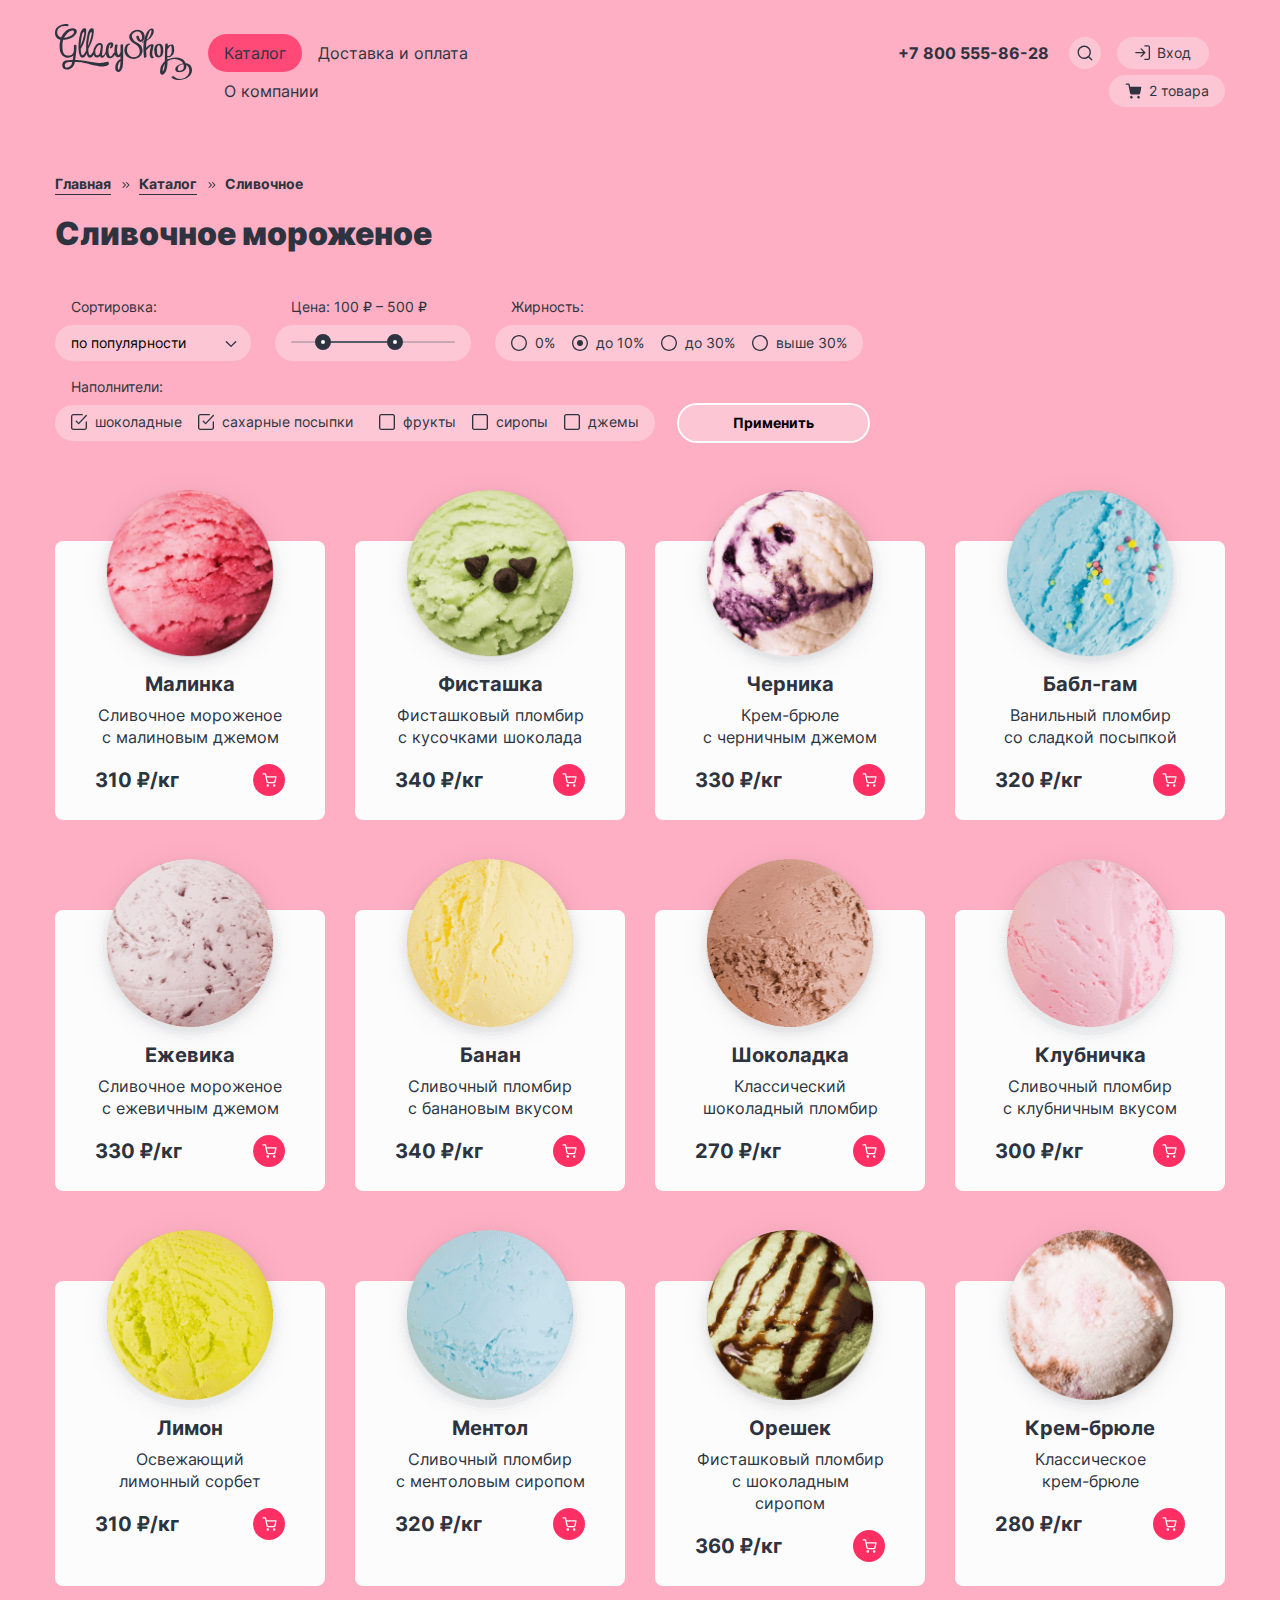
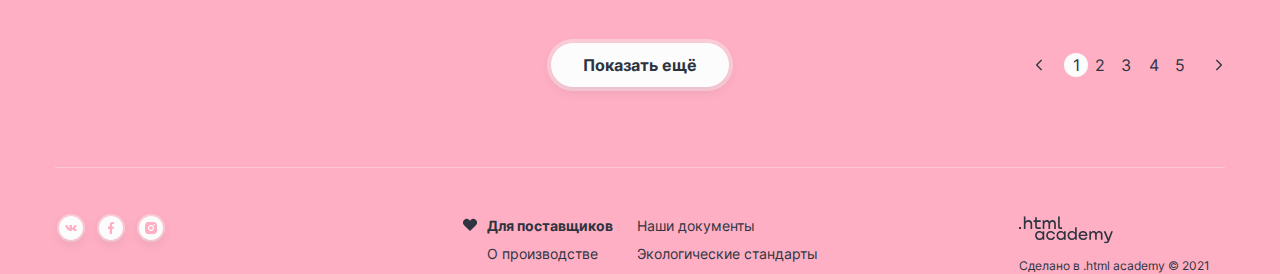
==== commit 7076ca16: "Финал (Ч2)" ====
--- a/catalog.html
+++ b/catalog.html
@@ -16,27 +16,36 @@
       </a>
       <ul class="navigation-list">
         <li class="navigation-item">
-          <a class="navigation-link " href="catalog.html">
+          <a class="navigation-link current-navigation-link" href="catalog.html">
             Каталог
           </a>
-          <div class="popover popover-catalog popover-visible">
+          <div class="popover popover-catalog">
             <div class="popover-content-catalog">
               <a class="new-in-catalog-link" href="#">
                 Новинки
+                <span class="visually-hidden">Новое в каталоге.</span>
               </a>
               <span class="popover-catalog-line"></span>
               <ul class="popover-catalog-list">
                 <li class="popover-catalog-item">
-                  <a class="category-link" href="#">Сливочное</a>
+                  <a class="category-link" href="#">Сливочное
+                    <span class="visually-hidden">Сливочное мороженное.</span>
+                  </a>
                 </li>
                 <li class="popover-catalog-item">
-                  <a class="category-link chosen-category" href="#">Щербеты</a>
+                  <a class="category-link chosen-category" href="#">Щербеты
+                    <span class="visually-hidden">Щербеты.</span>
+                  </a>
                 </li>
                 <li class="popover-catalog-item">
-                  <a class="category-link" href="#">Фруктовый&nbsp;лед</a>
+                  <a class="category-link" href="#">Фруктовый&nbsp;лед
+                    <span class="visually-hidden">Фруктовый&nbsp;лед.</span>
+                  </a>
                 </li>
                 <li class="popover-catalog-item">
-                  <a class="category-link" href="#">Мелорин</a>
+                  <a class="category-link" href="#">Мелорин
+                    <span class="visually-hidden">Мелорин.</span>
+                  </a>
                 </li>
               </ul>
             </div>
@@ -65,12 +74,14 @@
                 d="M1.91286 7.24625C1.91286 4.30073 4.30068 1.91292 7.2462 1.91292C10.1917 1.91292 12.5795 4.30073 12.5795 7.24625C12.5795 8.68547 12.0095 9.99154 11.0828 10.951C11.0582 10.9695 11.0346 10.99 11.0123 11.0124C10.9899 11.0347 10.9694 11.0583 10.9509 11.0829C9.99146 12.0095 8.6854 12.5796 7.2462 12.5796C4.30068 12.5796 1.91286 10.1918 1.91286 7.24625ZM11.4653 12.4082C10.3161 13.3487 8.84703 13.9129 7.2462 13.9129C3.5643 13.9129 0.579529 10.9281 0.579529 7.24625C0.579529 3.56435 3.5643 0.579582 7.2462 0.579582C10.9281 0.579582 13.9129 3.56435 13.9129 7.24625C13.9129 8.84711 13.3486 10.3162 12.4081 11.4654L15.2176 14.2749C15.4779 14.5352 15.4779 14.9573 15.2176 15.2177C14.9572 15.478 14.5351 15.478 14.2748 15.2177L11.4653 12.4082Z"
                 fill="#2D3440" />
             </svg>
-            <span class="visually-hidden">Поиск</span>
+            <span class="visually-hidden">Поиск.</span>
           </a>
           <div class="popover povover-search">
             <div class="popover-content-search">
-              <input class="field-to-fill popover-search-site" type="search" placeholder="Поиск по сайту" name="
-              site-search" id="site-search">
+              <form class="popover-search-form" action="https://echo.htmlacademy.ru/" method="post">
+                <input class="field-to-fill popover-search-site" type="search" placeholder="Поиск по сайту" name="
+                site-search" id="site-search">
+              </form>
             </div>
           </div>
         </li>
@@ -102,15 +113,20 @@
           <a class="navigation-user-link navigation-basket" href="#">
             <svg class="navigation-icon" aria-hidden="true" focusable="false" width="17" height="16" fill="none"
               xmlns="http://www.w3.org/2000/svg">
-              <path fill-rule="evenodd" clip-rule="evenodd"
+              <path class="navigation-icon-basket" fill-rule="evenodd" clip-rule="evenodd"
                 d="M1.31.49a.67.67 0 0 0 0 1.33h2.06l.54 2.7.01.05 1.1 5.44a1.97 1.97 0 0 0 1.96 1.6h6.32a1.97 1.97 0 0 0 1.96-1.6l1.05-5.47a.67.67 0 0 0-.66-.8H5.12l-.55-2.71a.67.67 0 0 0-.65-.54h-2.6Zm5.01 9.26L5.4 5.08h9.46l-.9 4.68a.64.64 0 0 1-.63.5H6.96a.64.64 0 0 1-.64-.5ZM5.21 14.2a1.32 1.32 0 1 1 2.64 0 1.32 1.32 0 0 1-2.64 0Zm7.17 0a1.32 1.32 0 1 1 2.64 0 1.32 1.32 0 0 1-2.64 0Z"
                 fill="#2D3440" />
-              <path class="navigation-icon-basket" fill-rule="evenodd" clip-rule="evenodd"
+              <path fill-rule="evenodd" clip-rule="evenodd"
                 d="M.65 1.16c0-.37.3-.67.66-.67h2.61c.32 0 .6.22.65.54l.55 2.72h10.53a.67.67 0 0 1 .66.8L15.27 10a1.97 1.97 0 0 1-1.97 1.6H6.98A1.97 1.97 0 0 1 5 10L3.92 4.57v-.05l-.55-2.7H1.31a.67.67 0 0 1-.66-.66Zm5.88 11.72a1.32 1.32 0 1 0 0 2.63 1.32 1.32 0 0 0 0-2.63Zm7.17 0a1.32 1.32 0 1 0 0 2.63 1.32 1.32 0 0 0 0-2.63Z"
                 fill="#2D3440" />
             </svg>
-            Пусто
-          </a>
+            2 товара
+          </a>
+          <div class="popover popover-basket-empty">
+            <div class="popover-content-basket-empty">
+              <h2 class="popover-basket-empty-title">Ваша корзина пока пуста</h2>
+            </div>
+          </div>
           <div class="popover popover-basket">
             <div class="popover-content-basket">
               <h2 class="popover-basket-title">Корзина</h2>
@@ -123,7 +139,7 @@
                     <span class="popover-product-basket-quantily">1 кг х 310 ₽</span>
                   </div>
                   <b class="basket-price-product">310 ₽</b>
-                  <button class="remove-from-basket">
+                  <button class="remove-from-basket" type="button">
                     <span class="remove-from-basket-mark"></span>
                   </button>
                 </li>
@@ -135,7 +151,7 @@
                     <span class="popover-product-basket-quantily">1,5 кг х 320 ₽</span>
                   </div>
                   <b class="basket-price-product">480 ₽</b>
-                  <button class="remove-from-basket">
+                  <button class="remove-from-basket" type="button">
                     <span class="remove-from-basket-mark"></span>
                   </button>
                 </li>
@@ -145,7 +161,7 @@
                 <a class="button-link-pink button-checkout" href="#">Оформить заказ</a>
                 <b class="total-price">Итого: 790 ₽</b>
               </div>
-              <span class="visually-hidden">Корзина</span>
+              <span class="visually-hidden">Корзина.</span>
             </div>
           </div>
         </li>
@@ -154,7 +170,7 @@
   </header>
   <main class="main-inner">
     <div class="container">
-      <h1 class="inner-header-title visually-hidden">Каталог</h1>
+      <h1 class="inner-header-title visually-hidden">Каталог.</h1>
       <header class="inner-header">
         <ul class="breadcrumbs">
           <li class="breadcrumbs-item">
@@ -170,10 +186,10 @@
       </header>
       <h2 class="catalog-title">Сливочное мороженое</h2>
       <section class="catalog-products">
-        <h2 class="visually-hidden">Список товаров с фильтрами</h2>
+        <h2 class="visually-hidden">Список товаров с фильтрами.</h2>
         <form class="catalog-filter" action="https://echo.htmlacademy.ru/">
           <fieldset class="catalog-filter-group">
-            <h3 class="catalog-filter-title">Сортировка:</h3>
+            <h3 class="catalog-filter-title catalog-select-title">Сортировка:</h3>
             <select class="select-control" id="sorting" name="sorting">
               <option value="popular">по популярности</option>
               <option value="cheap">Сначала дешёвое</option>
@@ -181,10 +197,10 @@
             </select>
           </fieldset>
           <fieldset class="catalog-filter-group range-group">
-            <h3 class="catalog-filter-title">Цена: 100 ₽ – 500 ₽</h3>
+            <h3 class="catalog-filter-title catalog-range-scale-title">Цена: 100 ₽ – 500 ₽</h3>
             <div class="range">
               <div class="range-scale">
-                <div class="range-bar" style="left: 10%; width: 30%">
+                <div class="range-bar">
                   <button class="range-toggle toggle-min" type="button">
                     <span class="visually-hidden">Изменить минимальную цену.</span>
                   </button>
@@ -196,7 +212,7 @@
             </div>
           </fieldset>
           <fieldset class="catalog-filter-group">
-            <h3 class="catalog-filter-title">Жирность:</h3>
+            <h3 class="catalog-filter-title catalog-filter-fatness-title">Жирность:</h3>
             <ul class="catalog-filter-fatness-list">
               <li class="catalog-filter-fatness-item">
                 <label class="control">
@@ -254,7 +270,7 @@
             </ul>
           </fieldset>
           <fieldset class="catalog-filter-group">
-            <h3 class="catalog-filter-title">Наполнители:</h3>
+            <h3 class="catalog-filter-title catalog-filter-fillers-title">Наполнители:</h3>
             <ul class="catalog-filter-fillers-list">
               <li class="catalog-filter-fillers-item">
                 <label class="control">
@@ -361,7 +377,7 @@
             <div class="container-price">
               <b class="product-card-price">310 ₽/кг</b>
               <a class="product-card-button button" href="#">
-                <span class="visually-hidden">Купить</span>
+                <span class="visually-hidden">Купить.</span>
                 <svg class="product-card-icon" aria-hidden="true" focusable="false" width="15" height="14"
                   viewBox="0 0 15 14" xmlns="http://www.w3.org/2000/svg">
                   <path fill-rule="evenodd" clip-rule="evenodd"
@@ -380,7 +396,7 @@
             <div class="container-price">
               <b class="product-card-price">340 ₽/кг</b>
               <a class="product-card-button button" href="#">
-                <span class="visually-hidden">Купить</span>
+                <span class="visually-hidden">Купить.</span>
                 <svg class="product-card-icon" aria-hidden="true" focusable="false" width="15" height="14"
                   viewBox="0 0 15 14" xmlns="http://www.w3.org/2000/svg">
                   <path fill-rule="evenodd" clip-rule="evenodd"
@@ -400,7 +416,7 @@
             <div class="container-price">
               <b class="product-card-price">330 ₽/кг</b>
               <a class="product-card-button button" href="#">
-                <span class="visually-hidden">Купить</span>
+                <span class="visually-hidden">Купить.</span>
                 <svg class="product-card-icon" aria-hidden="true" focusable="false" width="15" height="14"
                   viewBox="0 0 15 14" xmlns="http://www.w3.org/2000/svg">
                   <path fill-rule="evenodd" clip-rule="evenodd"
@@ -420,7 +436,7 @@
             <div class="container-price">
               <b class="product-card-price">320 ₽/кг</b>
               <a class="product-card-button button" href="#">
-                <span class="visually-hidden">Купить</span>
+                <span class="visually-hidden">Купить.</span>
                 <svg class="product-card-icon" aria-hidden="true" focusable="false" width="15" height="14"
                   viewBox="0 0 15 14" xmlns="http://www.w3.org/2000/svg">
                   <path fill-rule="evenodd" clip-rule="evenodd"
@@ -439,17 +455,17 @@
             <div class="container-price">
               <b class="product-card-price">330 ₽/кг</b>
               <a class="product-card-button button" href="#">
-                <span class="visually-hidden">Купить</span>
-                <svg class="product-card-icon" aria-hidden="true" focusable="false" width="15" height="14"
-                  viewBox="0 0 15 14" xmlns="http://www.w3.org/2000/svg">
-                  <path fill-rule="evenodd" clip-rule="evenodd"
-                    d="M1.16667 0.25C0.798477 0.25 0.5 0.548477 0.5 0.916667C0.5 1.28486 0.798477 1.58333 1.16667 1.58333H2.93794L3.40537 3.91872C3.40821 3.93667 3.41176 3.95438 3.416 3.97182L4.38338 8.80515L4.3835 8.80571C4.46706 9.22572 4.69562 9.60299 5.02921 9.87153C5.36111 10.1387 5.77595 10.2813 6.20183 10.2748H11.8225C12.2484 10.2813 12.6633 10.1387 12.9952 9.87153C13.3289 9.60287 13.5575 9.22538 13.641 8.80515L13.641 8.80515L13.642 8.80016L14.5691 3.93872C14.6063 3.74355 14.5545 3.54195 14.4279 3.38887C14.3012 3.23578 14.1129 3.14716 13.9142 3.14716H4.61072L4.1381 0.785829C4.07574 0.474257 3.80215 0.25 3.4844 0.25H1.16667ZM5.69098 8.54444L4.87759 4.4805H13.1084L12.3328 8.54736C12.31 8.65988 12.2485 8.7609 12.1591 8.83291C12.0691 8.90535 11.9565 8.94383 11.841 8.94162L11.841 8.94149H11.8282H6.19614V8.94137L6.18337 8.94162C6.06787 8.94383 5.95528 8.90535 5.8653 8.83291C5.77531 8.76048 5.71368 8.6587 5.69117 8.5454L5.69098 8.54444ZM4.55739 12.5054C4.55739 11.8175 5.1151 11.2597 5.80307 11.2597C6.49105 11.2597 7.04876 11.8175 7.04876 12.5054C7.04876 13.1934 6.49105 13.7511 5.80307 13.7511C5.1151 13.7511 4.55739 13.1934 4.55739 12.5054ZM10.9307 12.5054C10.9307 11.8175 11.4884 11.2597 12.1764 11.2597C12.8644 11.2597 13.4221 11.8175 13.4221 12.5054C13.4221 13.1934 12.8644 13.7511 12.1764 13.7511C11.4884 13.7511 10.9307 13.1934 10.9307 12.5054Z" />
-                </svg>
-              </a>
-            </div>
-          </li>
-          <li class="product-card">
-            <img class="product-card-image" src="image/icecreambananaorig.png" alt="Описание картинки" width="190"
+                <span class="visually-hidden">Купить.</span>
+                <svg class="product-card-icon" aria-hidden="true" focusable="false" width="15" height="14"
+                  viewBox="0 0 15 14" xmlns="http://www.w3.org/2000/svg">
+                  <path fill-rule="evenodd" clip-rule="evenodd"
+                    d="M1.16667 0.25C0.798477 0.25 0.5 0.548477 0.5 0.916667C0.5 1.28486 0.798477 1.58333 1.16667 1.58333H2.93794L3.40537 3.91872C3.40821 3.93667 3.41176 3.95438 3.416 3.97182L4.38338 8.80515L4.3835 8.80571C4.46706 9.22572 4.69562 9.60299 5.02921 9.87153C5.36111 10.1387 5.77595 10.2813 6.20183 10.2748H11.8225C12.2484 10.2813 12.6633 10.1387 12.9952 9.87153C13.3289 9.60287 13.5575 9.22538 13.641 8.80515L13.641 8.80515L13.642 8.80016L14.5691 3.93872C14.6063 3.74355 14.5545 3.54195 14.4279 3.38887C14.3012 3.23578 14.1129 3.14716 13.9142 3.14716H4.61072L4.1381 0.785829C4.07574 0.474257 3.80215 0.25 3.4844 0.25H1.16667ZM5.69098 8.54444L4.87759 4.4805H13.1084L12.3328 8.54736C12.31 8.65988 12.2485 8.7609 12.1591 8.83291C12.0691 8.90535 11.9565 8.94383 11.841 8.94162L11.841 8.94149H11.8282H6.19614V8.94137L6.18337 8.94162C6.06787 8.94383 5.95528 8.90535 5.8653 8.83291C5.77531 8.76048 5.71368 8.6587 5.69117 8.5454L5.69098 8.54444ZM4.55739 12.5054C4.55739 11.8175 5.1151 11.2597 5.80307 11.2597C6.49105 11.2597 7.04876 11.8175 7.04876 12.5054C7.04876 13.1934 6.49105 13.7511 5.80307 13.7511C5.1151 13.7511 4.55739 13.1934 4.55739 12.5054ZM10.9307 12.5054C10.9307 11.8175 11.4884 11.2597 12.1764 11.2597C12.8644 11.2597 13.4221 11.8175 13.4221 12.5054C13.4221 13.1934 12.8644 13.7511 12.1764 13.7511C11.4884 13.7511 10.9307 13.1934 10.9307 12.5054Z" />
+                </svg>
+              </a>
+            </div>
+          </li>
+          <li class="product-card">
+            <img class="product-card-image" src="image/icecream-bananaorig.png" alt="Описание картинки" width="190"
               height="184">
             <a class="product-card-link" href="product.html">
               <h3 class="product-card-title">Банан</h3>
@@ -459,7 +475,7 @@
             <div class="container-price">
               <b class="product-card-price">340 ₽/кг</b>
               <a class="product-card-button button" href="#">
-                <span class="visually-hidden">Купить</span>
+                <span class="visually-hidden">Купить.</span>
                 <svg class="product-card-icon" aria-hidden="true" focusable="false" width="15" height="14"
                   viewBox="0 0 15 14" xmlns="http://www.w3.org/2000/svg">
                   <path fill-rule="evenodd" clip-rule="evenodd"
@@ -478,7 +494,7 @@
             <div class="container-price">
               <b class="product-card-price">270 ₽/кг</b>
               <a class="product-card-button button" href="#">
-                <span class="visually-hidden">Купить</span>
+                <span class="visually-hidden">Купить.</span>
                 <svg class="product-card-icon" aria-hidden="true" focusable="false" width="15" height="14"
                   viewBox="0 0 15 14" xmlns="http://www.w3.org/2000/svg">
                   <path fill-rule="evenodd" clip-rule="evenodd"
@@ -498,7 +514,7 @@
             <div class="container-price">
               <b class="product-card-price">300 ₽/кг</b>
               <a class="product-card-button button" href="#">
-                <span class="visually-hidden">Купить</span>
+                <span class="visually-hidden">Купить.</span>
                 <svg class="product-card-icon" aria-hidden="true" focusable="false" width="15" height="14"
                   viewBox="0 0 15 14" xmlns="http://www.w3.org/2000/svg">
                   <path fill-rule="evenodd" clip-rule="evenodd"
@@ -517,7 +533,7 @@
             <div class="container-price">
               <b class="product-card-price">310 ₽/кг</b>
               <a class="product-card-button button" href="#">
-                <span class="visually-hidden">Купить</span>
+                <span class="visually-hidden">Купить.</span>
                 <svg class="product-card-icon" aria-hidden="true" focusable="false" width="15" height="14"
                   viewBox="0 0 15 14" xmlns="http://www.w3.org/2000/svg">
                   <path fill-rule="evenodd" clip-rule="evenodd"
@@ -537,7 +553,7 @@
             <div class="container-price">
               <b class="product-card-price">320 ₽/кг</b>
               <a class="product-card-button button" href="#">
-                <span class="visually-hidden">Купить</span>
+                <span class="visually-hidden">Купить.</span>
                 <svg class="product-card-icon" aria-hidden="true" focusable="false" width="15" height="14"
                   viewBox="0 0 15 14" xmlns="http://www.w3.org/2000/svg">
                   <path fill-rule="evenodd" clip-rule="evenodd"
@@ -556,7 +572,7 @@
             <div class="container-price">
               <b class="product-card-price">360 ₽/кг</b>
               <a class="product-card-button button" href="#">
-                <span class="visually-hidden">Купить</span>
+                <span class="visually-hidden">Купить.</span>
                 <svg class="product-card-icon" aria-hidden="true" focusable="false" width="15" height="14"
                   viewBox="0 0 15 14" xmlns="http://www.w3.org/2000/svg">
                   <path fill-rule="evenodd" clip-rule="evenodd"
@@ -571,11 +587,11 @@
             <a class="product-card-link" href="product.html">
               <h3 class="product-card-title">Крем-брюле</h3>
             </a>
-            <span class="product-card-description">Классическое крем-брюле </span>
+            <span class="product-card-description">Классическое<br>крем-брюле </span>
             <div class="container-price">
               <b class="product-card-price">280 ₽/кг</b>
               <a class="product-card-button button" href="#">
-                <span class="visually-hidden">Купить</span>
+                <span class="visually-hidden">Купить.</span>
                 <svg class="product-card-icon" aria-hidden="true" focusable="false" width="15" height="14"
                   viewBox="0 0 15 14" xmlns="http://www.w3.org/2000/svg">
                   <path fill-rule="evenodd" clip-rule="evenodd"
@@ -590,27 +606,37 @@
           <ul class="pagination-list">
             <li class="pagination-item">
               <a class="pagination-link pagination-prev pagination-disabled">
-                <span class="visually-hidden">Предыдущая страница</span>
+                <span class="visually-hidden">Предыдущая страница.</span>
               </a>
             </li>
             <li class="pagination-item">
-              <a class="pagination-link pagination-current">1</a>
+              <a class="pagination-link pagination-current">1
+                <span class="visually-hidden">Первая страница.</span>
+              </a>
             </li>
             <li class="pagination-item">
-              <a class="pagination-link" href="#">2</a>
+              <a class="pagination-link" href="#">2
+                <span class="visually-hidden">Вторая страница.</span>
+              </a>
             </li>
             <li class="pagination-item">
-              <a class="pagination-link" href="#">3</a>
+              <a class="pagination-link" href="#">3
+                <span class="visually-hidden">Третья страница.</span>
+              </a>
             </li>
             <li class="pagination-item">
-              <a class="pagination-link" href="#">4</a>
+              <a class="pagination-link" href="#">4
+                <span class="visually-hidden">Четвертая страница.</span>
+              </a>
             </li>
             <li class="pagination-item">
-              <a class="pagination-link" href="#">5</a>
+              <a class="pagination-link" href="#">5
+                <span class="visually-hidden">Пятая страница.</span>
+              </a>
             </li>
             <li class="pagination-item">
               <a class="pagination-link pagination-next" href="#">
-                <span class="visually-hidden">Следующая страница</span>
+                <span class="visually-hidden">Следующая страница.</span>
               </a>
             </li>
           </ul>
@@ -620,7 +646,7 @@
   </main>
   <footer class="footer footer-line">
     <section class="footer-social">
-      <h2 class="page-footer-title visually-hidden">Наши соц сети</h2>
+      <h2 class="page-footer-title visually-hidden">Наши соц сети.</h2>
       <ul class="social-list">
         <li class="social-item">
           <a class="social-button-vk social-button" href="https://vk.com/htmlacademy">
@@ -657,8 +683,8 @@
         </li>
       </ul>
     </section>
-    <section class="footer-about-us">
-      <h2 class="visually-hidden">О нас</h2>
+    <section class="footer-about-us footer-catalog">
+      <h2 class="visually-hidden">О нас.</h2>
       <ul class="footer-about-us-list">
         <li class="footer-about-us-item">
           <a class="footer-about-us-link" href="#">
@@ -683,9 +709,9 @@
       </ul>
     </section>
     <section class="made-in">
-      <h2 class="page-footer-title visually-hidden">Сделано в</h2>
-      <a class="made-in-logo" href="https://htmlacademy.ru/study">
-        <img class="footer-logo-html-academy" src="image/logo_htmlacademy.svg" alt="Нет картинки" width="94"
+      <h2 class="page-footer-title visually-hidden">Сделано в.</h2>
+      <a class="made-in-logo catalog-made-in-logo" href="https://htmlacademy.ru/study">
+        <img class="footer-logo-html-academy" src="image/logo-htmlacademy.svg" alt="Нет картинки" width="94"
           height="28">
       </a>
       <p class="made-in-link-text">
--- a/styles/styles.css
+++ b/styles/styles.css
@@ -525,7 +525,7 @@
 .product-list {
   padding: 0;
   margin: 0;
-  margin-bottom: 60px;
+  margin-bottom: 57px;
   display: grid;
   grid-template-columns: repeat(4, 270px);
   row-gap: 90px;
@@ -604,7 +604,7 @@
 }
 
 .about-us-border {
-  background: url("../image/waferFon.png");
+  background: url("../image/wafer-fon.png");
   padding: 24px 24px;
   margin: 0;
   width: 1122px;
@@ -656,7 +656,7 @@
 }
 
 .new-in-store {
-  background: #fcfcfc url("../image/backgroundIcecream.jpg") no-repeat;
+  background: #fcfcfc url("../image/background-icecream-new-strore.jpg") no-repeat;
   display: flex;
   flex-direction: column;
   padding-left: 32px;
@@ -681,11 +681,11 @@
 .promotions-in-our-store {
   display: flex;
   justify-content: space-between;
-  margin-bottom: 80px;
+  margin-bottom: 76px;
 }
 
 .fon-mailing {
-  background: url("../image/fonMail.jpg") no-repeat;
+  background: url("../image/fon-mail.jpg") no-repeat;
   border-radius: 16px;
   margin: 0;
   width: 558px;
@@ -705,11 +705,13 @@
   grid-template-columns: 332px 152px;
   margin-top: 42px;
   column-gap: 24px;
+  align-items: flex-start;
 }
 
 .dispatch {
   justify-self: flex-end;
   align-self: center;
+  white-space: normal;
   font-family: "Inter", sans-serif;
   font-style: normal;
   font-weight: bold;
@@ -722,7 +724,7 @@
 }
 
 .delivery {
-  background: url("../image/backgroundIcecream2.jpg") no-repeat;
+  background: url("../image/background-icecream-delivery.jpg") no-repeat;
   display: flex;
   justify-content: space-around;
   align-items: center;
@@ -766,6 +768,7 @@
   line-height: 20px;
   border-radius: 4px;
   color: #2d3440;
+  outline: none;
 }
 
 .field-to-fill:hover {
@@ -825,7 +828,6 @@
 
 .appointment-label {
   font-weight: bold;
-  margin-bottom: 8px;
   font-size: 16px;
   line-height: 20px;
 }
@@ -833,7 +835,8 @@
 .sending {
   justify-self: center;
   grid-column: 1/-1;
-  margin-top: 32px;
+  white-space: normal;
+  margin-top: 30px;
   font-family: "Inter", sans-serif;
   font-style: normal;
   font-weight: bold;
@@ -862,7 +865,7 @@
 }
 
 .contact-us {
-  background: #ff2f64 url("../image/backgroundIcecream3.jpg") no-repeat;
+  background: #ff2f64 url("../image/background-icecream-contact-us.jpg") no-repeat;
   width: 1042px;
   border-radius: 16px;
   padding: 64px;
@@ -962,14 +965,11 @@
   font-weight: normal;
   font-size: 14px;
   line-height: 20px;
-  row-gap: 44px;
+  row-gap: 16px;
+  align-items: flex-end;
 }
 
 .catalog-filter-group {
-  display: flex;
-  align-items: center;
-  position: relative;
-  background: rgba(255, 255, 255, 0.3);
   border-radius: 20px;
   border: none;
   margin: 0;
@@ -983,9 +983,7 @@
   border: none;
   cursor: pointer;
   border-radius: 20px;
-  padding: 8px 32px;
-  width: 187px;
-  height: 36px;
+  padding: 8px 54px;
   font-family: "Inter", sans-serif;
   font-style: normal;
   font-weight: bold;
@@ -1154,7 +1152,7 @@
 
 .catalog-title {
   margin: 0;
-  margin-bottom: 68px;
+  margin-bottom: 40px;
   font-style: normal;
   font-weight: 900;
   font-size: 32px;
@@ -1183,6 +1181,7 @@
   margin: 0;
   padding: 0;
   align-self: center;
+  margin-right: -6px;
 }
 
 .pagination-link {
@@ -1216,37 +1215,42 @@
 }
 
 .pagination-prev {
-  background: url("../image/arrowLeft.svg") no-repeat center;
+  background: url("../image/arrow-left.svg") no-repeat center;
 }
 
 .pagination-next {
-  background: url("../image/arrowRight.svg") no-repeat center;
+  background: url("../image/arrow-right.svg") no-repeat center;
 }
 
 .range-scale {
   position: relative;
-  height: 4px;
+  height: 2px;
   background-color: rgba(86, 92, 102, 0.3);
   border-radius: 2px;
 }
 
 .range {
-  width: calc(100% - 32px);
-  margin-right: 16px;
-  margin-left: 16px;
+  height: 100%;
+  background: rgba(255, 255, 255, 0.3);
+  border-radius: 20px;
+  box-sizing: border-box;
+  padding: 16px;
+  padding-bottom: 18px;
 }
 
 .range-bar {
   position: absolute;
-  height: 4px;
+  height: 2px;
   background-color: #565c66;
+  width: 41%;
+  left: 21%;
 }
 
 .range-toggle {
   position: absolute;
   padding: 2px;
   background: #fcfcfc;
-  border: 7px solid #2d3440;
+  border: 6px solid #2d3440;
   border-radius: 50%;
   cursor: pointer;
   outline: none;
@@ -1264,24 +1268,23 @@
 
 .range-toggle:hover {
   background: #2d3440;
-  border: 7px solid #fcfcfc;
+  border: 6px solid #fcfcfc;
 }
 
 .range-toggle:active {
   background: #2d3440;
-  border: 7px solid #2d3440;
+  border: 6px solid #2d3440;
 }
 
 .range-toggle:focus {
   background: #2d3440;
-  border: 7px solid #fcfcfc;
+  border: 6px solid #fcfcfc;
   box-shadow: 0 0 0 2px #2d3440;
 }
 
 .catalog-filter-title {
-  position: absolute;
-  margin: 0;
-  top: -28px;
+  margin: 0;
+  margin-bottom: 8px;
   padding-left: 16px;
   font-family: "Inter", sans-serif;
   font-style: normal;
@@ -1343,6 +1346,8 @@
 }
 
 .catalog-filter-fatness-list {
+  background: rgba(255, 255, 255, 0.3);
+  border-radius: 20px;
   display: flex;
   flex-wrap: wrap;
   margin: 0;
@@ -1353,14 +1358,28 @@
 }
 
 .catalog-filter-fatness-item {
-  margin-right: 16px;
+  margin-right: 17px;
 }
 
 .catalog-filter-fatness-item:last-child {
   margin-right: 0;
 }
 
+.catalog-filter-fatness-title {
+  width: 350px;
+}
+
+.catalog-range-scale-title {
+  width: 180px;
+}
+
+.catalog-filter-fillers-title {
+  width: 580px ;
+}
+
 .catalog-filter-fillers-list {
+  background: rgba(255, 255, 255, 0.3);
+  border-radius: 20px;
   display: flex;
   flex-wrap: wrap;
   margin: 0;
@@ -1384,21 +1403,22 @@
 
 .range-group {
   width: 196px;
-  height: 36px;
 }
 
 .select-control {
+  font-family: "Inter", sans-serif;
   width: 100%;
   height: 100%;
   border-radius: 20px;
   padding: 8px 16px;
-  padding-right: 62px;
+  padding-right: 56px;
   font-size: 14px;
   line-height: 20px;
   border: none;
   outline: none;
-  background: transparent url("../image/arrowbottom.svg") no-repeat 170px 16px;
+  background: url("../image/arrow-bottom.svg") no-repeat 170px 16px;
   appearance: none;
+  background-color: rgba(252, 252, 252, 0.3);
 }
 
 .select-control:hover {
@@ -1408,6 +1428,10 @@
 .select-control:focus {
   background-color: rgba(252, 252, 252, 0.4);
   box-shadow: inset 0 0 0 2px #fcfcfc;
+}
+
+.catalog-select-title {
+  width: 180px;
 }
 
 .control-input[type="radio"] + .control-mark {
@@ -1715,6 +1739,11 @@
   margin-top: 4px;
   margin-bottom: 4px;
   box-shadow: inset 0 0 0 1px #b9b9b9;
+}
+
+.popover-catalog {
+  left: 0;
+  right: auto;
 }
 
 .category-link {
@@ -1871,13 +1900,14 @@
   display: none;
 }
 
-.popover-visible {
+.popover-active {
   display: block;
 }
 
 .container-appointment-info {
   position: relative;
   padding-right: 13px;
+  margin-bottom: 8px;
 }
 
 .pagination-item:first-child {
@@ -1885,5 +1915,51 @@
 }
 
 .pagination-item:last-child {
-  margin-left: 13px;
-}
+  margin-left: 15px;
+}
+
+.pagination-item:nth-child(3) {
+  margin-right: 2px;
+}
+
+.pagination-item:nth-child(4) {
+  margin-right: 4px;
+}
+
+
+.pagination-item:nth-child(5) {
+  margin-right: 2px;
+}
+
+
+.popover-basket-empty-title {
+  font-family: "Inter", sans-serif;
+  font-style: normal;
+  font-weight: bold;
+  font-size: 24px;
+  line-height: 30px;
+  text-align: center;
+  margin: 0;
+}
+
+.popover-basket-empty {
+  width: 192px;
+  padding: 48px;
+}
+
+.appointment-label-phone {
+  margin-bottom: 8px;
+}
+
+.footer-catalog {
+  margin-top: 44px;
+}
+
+.catalog-made-in-logo {
+  margin-top: 48px;
+}
+
+.current-navigation-link {
+  background: #FF4A78;
+  border-radius: 26px;
+}
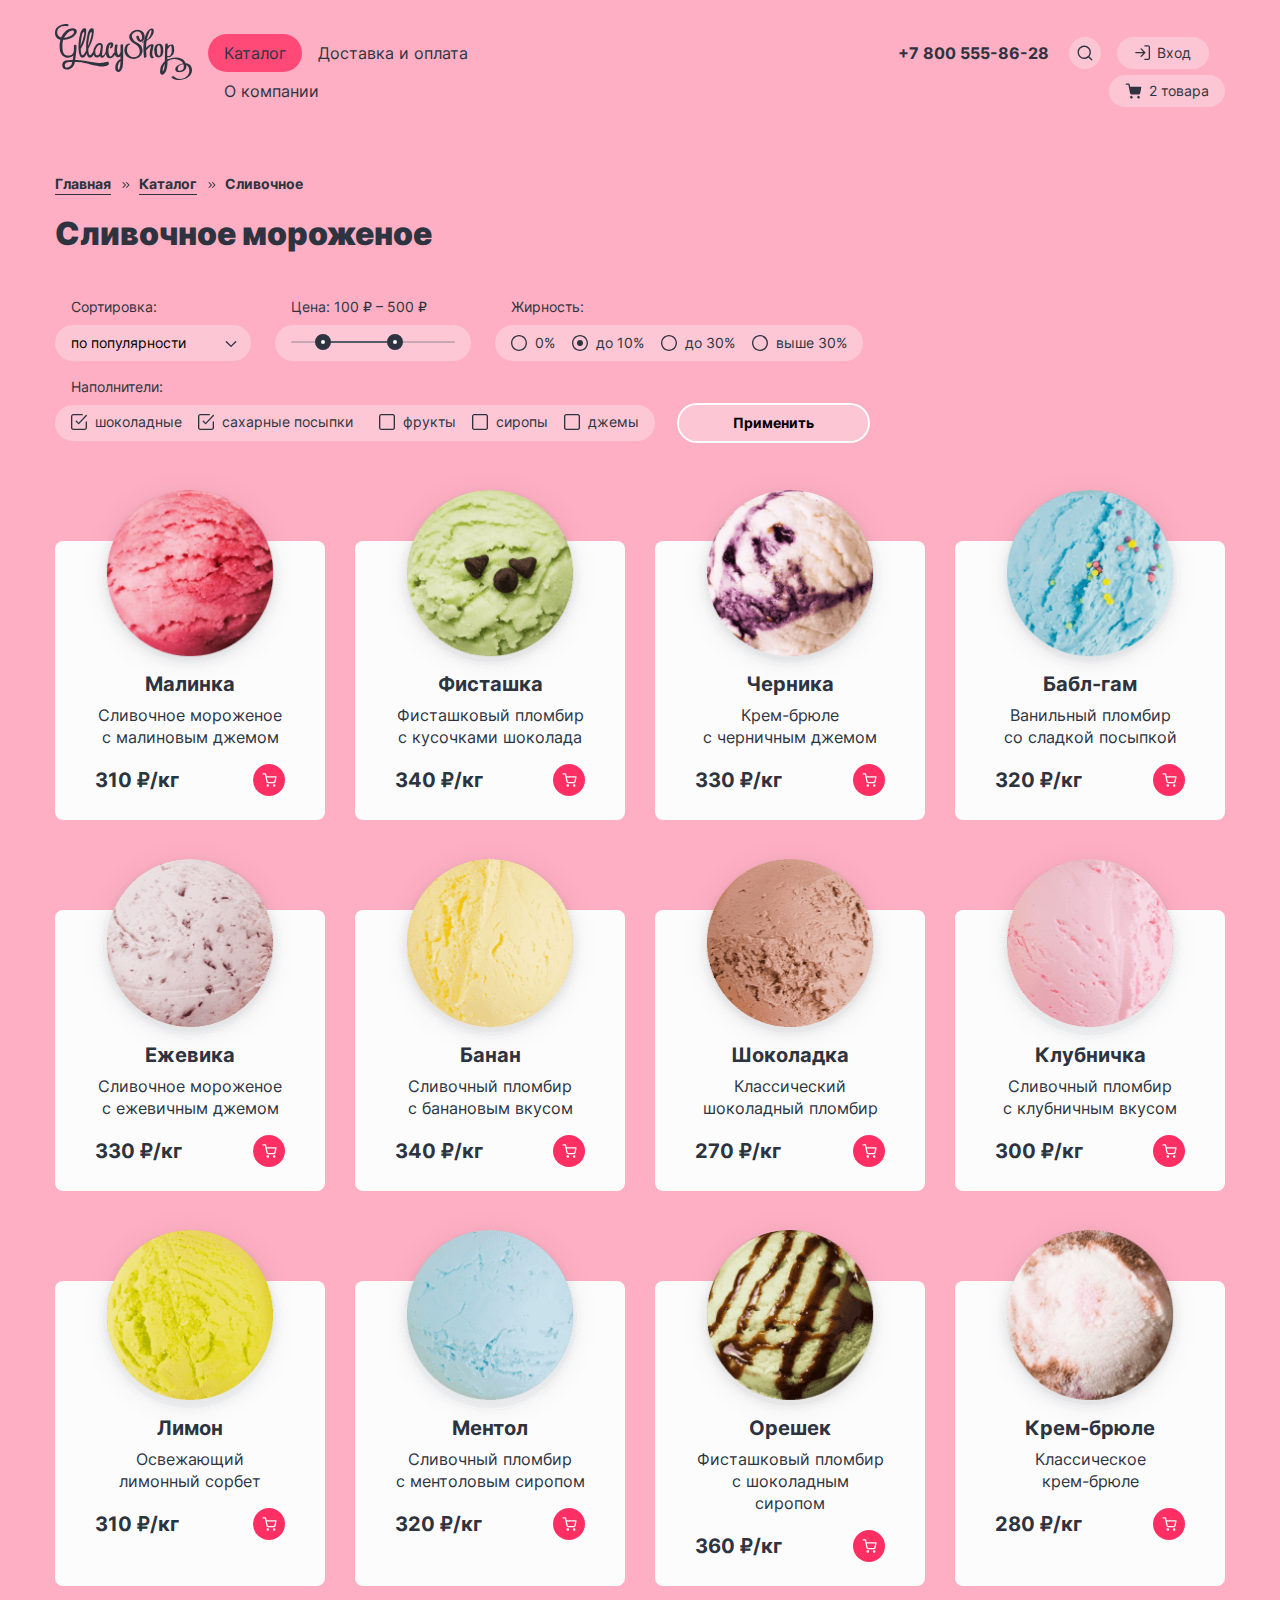
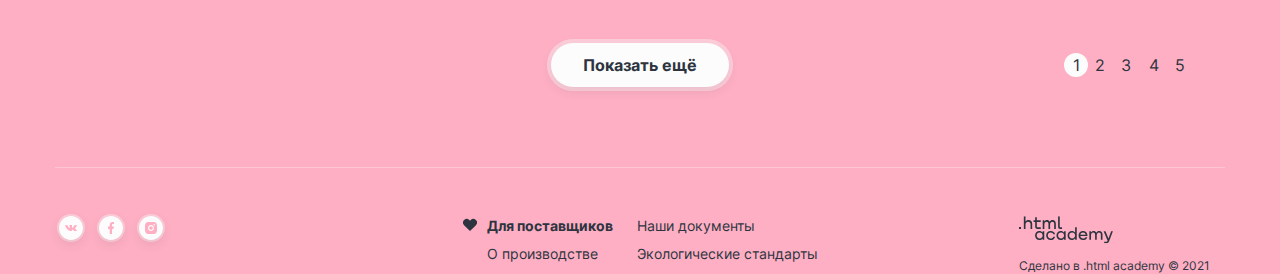
==== commit d267e23b: "Финал(Ч5)" ====
--- a/catalog.html
+++ b/catalog.html
@@ -5,14 +5,18 @@
   <meta charset="UTF-8">
   <title>Каталог</title>
   <link rel="stylesheet" href="styles/styles.css">
+  <link rel="stylesheet" href="styles/outline.css">
+  <link rel="stylesheet" href="styles/outline-settings.css">
+  <link rel="icon" href="favicon.ico">
+  <link rel="icon" type="image/png" sizes="32x32" href="image/fave-icon.png">
 </head>
 
 <body>
   <header class="header header-catalog">
     <nav class="navigation">
       <a class="logo-link" href="#">
-        <img class="header-contacts-logo" src="image/logo-shop.svg" alt="Логотип Магазин мороженного Глейси" width="137"
-          height="56">
+        <img class="header-contacts-logo" src="image/logo-shop.svg" alt="Логотип Магазин мороженного Глейси."
+          width="137" height="56">
       </a>
       <ul class="navigation-list">
         <li class="navigation-item">
@@ -78,7 +82,7 @@
           </a>
           <div class="popover povover-search">
             <div class="popover-content-search">
-              <form class="popover-search-form" action="https://echo.htmlacademy.ru/" method="post">
+              <form class="search-form" action="https://echo.htmlacademy.ru/" method="post">
                 <input class="field-to-fill popover-search-site" type="search" placeholder="Поиск по сайту" name="
                 site-search" id="site-search">
               </form>
@@ -132,8 +136,8 @@
               <h2 class="popover-basket-title">Корзина</h2>
               <ul class="products-in-basket-list">
                 <li class="products-in-basket-item">
-                  <img class="product-basket-image" src="image/icecream-rasporig.png" alt="мороженное" width="46"
-                    height="46">
+                  <img class="product-basket-image" src="image/icecream-rasporig.png" alt="Мороженное Малинка."
+                    width="46" height="46">
                   <div class="container-product-discription">
                     <h3 class="popover-product-basket-title">Малинка</h3>
                     <span class="popover-product-basket-quantily">1 кг х 310 ₽</span>
@@ -144,8 +148,8 @@
                   </button>
                 </li>
                 <li class="products-in-basket-item">
-                  <img class="product-basket-image" src="image/icecream-bubblegumorig.png" alt="мороженное" width="46"
-                    height="46">
+                  <img class="product-basket-image" src="image/icecream-bubblegumorig.png" alt="Мороженное Бабл-гам."
+                    width="46" height="46">
                   <div class="container-product-discription">
                     <h3 class="popover-product-basket-title">Бабл-гам</h3>
                     <span class="popover-product-basket-quantily">1,5 кг х 320 ₽</span>
@@ -368,7 +372,7 @@
         </form>
         <ul class="product-list">
           <li class="product-card">
-            <img class="product-card-image" src="image/icecream-rasporig.png" alt="Описание картинки" width="190"
+            <img class="product-card-image" src="image/icecream-rasporig.png" alt="Мороженное Малинка." width="190"
               height="182">
             <a class="product-card-link" href="product.html">
               <h3 class="product-card-title">Малинка</h3>
@@ -387,8 +391,8 @@
             </div>
           </li>
           <li class="product-card">
-            <img class="product-card-image" src="image/icecream-pistachioorig.png" alt="Описание картинки" width="190"
-              height="182">
+            <img class="product-card-image" src="image/icecream-pistachioorig.png" alt="Мороженное Фисташка."
+              width="190" height="182">
             <a class="product-card-link" href="product.html">
               <h3 class="product-card-title">Фисташка</h3>
             </a>
@@ -406,7 +410,7 @@
             </div>
           </li>
           <li class="product-card">
-            <img class="product-card-image" src="image/icecream-blueborig.png" alt="Описание картинки" width="190"
+            <img class="product-card-image" src="image/icecream-blueborig.png" alt="Мороженное Черника." width="190"
               height="182">
             <a class="product-card-link" href="product.html">
               <h3 class="product-card-title">Черника</h3>
@@ -426,8 +430,8 @@
             </div>
           </li>
           <li class="product-card">
-            <img class="product-card-image" src="image/icecream-bubblegumorig.png" alt="Описание картинки" width="190"
-              height="182">
+            <img class="product-card-image" src="image/icecream-bubblegumorig.png" alt="Мороженное Бабл-гам."
+              width="190" height="182">
             <a class="product-card-link" href="product.html">
               <h3 class="product-card-title">Бабл-гам</h3>
             </a>
@@ -446,7 +450,7 @@
             </div>
           </li>
           <li class="product-card">
-            <img class="product-card-image" src="image/icecream-ezhevikaorig.png" alt="Описание картинки" width="190"
+            <img class="product-card-image" src="image/icecream-ezhevikaorig.png" alt="Мороженное Еживика." width="190"
               height="184">
             <a class="product-card-link" href="product.html">
               <h3 class="product-card-title">Ежевика</h3>
@@ -465,7 +469,7 @@
             </div>
           </li>
           <li class="product-card">
-            <img class="product-card-image" src="image/icecream-bananaorig.png" alt="Описание картинки" width="190"
+            <img class="product-card-image" src="image/icecream-bananaorig.png" alt="Мороженное Банан." width="190"
               height="184">
             <a class="product-card-link" href="product.html">
               <h3 class="product-card-title">Банан</h3>
@@ -485,8 +489,8 @@
             </div>
           </li>
           <li class="product-card">
-            <img class="product-card-image" src="image/icecream-chockolateorig.png" alt="Описание картинки" width="190"
-              height="184">
+            <img class="product-card-image" src="image/icecream-chockolateorig.png" alt="Мороженное Шоколадка."
+              width="190" height="184">
             <a class="product-card-link" href="product.html">
               <h3 class="product-card-title">Шоколадка</h3>
             </a>
@@ -504,7 +508,7 @@
             </div>
           </li>
           <li class="product-card">
-            <img class="product-card-image" src="image/icecream-straworig.png" alt="Описание картинки" width="190"
+            <img class="product-card-image" src="image/icecream-straworig.png" alt="Мороженное Клубничка." width="190"
               height="184">
             <a class="product-card-link" href="product.html">
               <h3 class="product-card-title">Клубничка</h3>
@@ -524,7 +528,7 @@
             </div>
           </li>
           <li class="product-card">
-            <img class="product-card-image" src="image/icecream-limonorig.png" alt="Описание картинки" width="190"
+            <img class="product-card-image" src="image/icecream-limonorig.png" alt="Мороженное Лимон." width="190"
               height="186">
             <a class="product-card-link" href="product.html">
               <h3 class="product-card-title">Лимон</h3>
@@ -543,7 +547,7 @@
             </div>
           </li>
           <li class="product-card">
-            <img class="product-card-image" src="image/icecream-mentolorig.png" alt="Описание картинки" width="190"
+            <img class="product-card-image" src="image/icecream-mentolorig.png" alt="Мороженное Ментол." width="190"
               height="186">
             <a class="product-card-link" href="product.html">
               <h3 class="product-card-title">Ментол</h3>
@@ -563,7 +567,7 @@
             </div>
           </li>
           <li class="product-card">
-            <img class="product-card-image" src="image/icecream-nutorig.png" alt="Описание картинки" width="190"
+            <img class="product-card-image" src="image/icecream-nutorig.png" alt="Мороженное Орешек." width="190"
               height="186">
             <a class="product-card-link" href="product.html">
               <h3 class="product-card-title">Орешек</h3>
@@ -582,7 +586,7 @@
             </div>
           </li>
           <li class="product-card">
-            <img class="product-card-image" src="image/icecream-creamborig.png" alt="Описание картинки" width="190"
+            <img class="product-card-image" src="image/icecream-creamborig.png" alt="Мороженное Крем-брюле." width="190"
               height="186">
             <a class="product-card-link" href="product.html">
               <h3 class="product-card-title">Крем-брюле</h3>
--- a/styles/styles.css
+++ b/styles/styles.css
@@ -433,6 +433,7 @@
   font-style: normal;
   font-size: 16px;
   line-height: 20px;
+  cursor: pointer;
 }
 
 .button-link-white:hover {
@@ -465,7 +466,8 @@
   font-size: 16px;
   line-height: 20px;
   color: #fcfcfc;
-  font-style: "Inter", sans-serif;
+  font-family: "Inter", sans-serif;
+  cursor: pointer;
 }
 
 .button-link-pink:hover {
@@ -1374,7 +1376,7 @@
 }
 
 .catalog-filter-fillers-title {
-  width: 580px ;
+  width: 580px;
 }
 
 .catalog-filter-fillers-list {
@@ -1498,6 +1500,7 @@
   position: absolute;
   transform: scale(0.32);
   opacity: 0.3;
+  background-color: #feafc3;
 }
 
 .slider-image {
@@ -1960,6 +1963,6 @@
 }
 
 .current-navigation-link {
-  background: #FF4A78;
-  border-radius: 26px;
-}
+  background: #ff4a78;
+  border-radius: 26px;
+}
